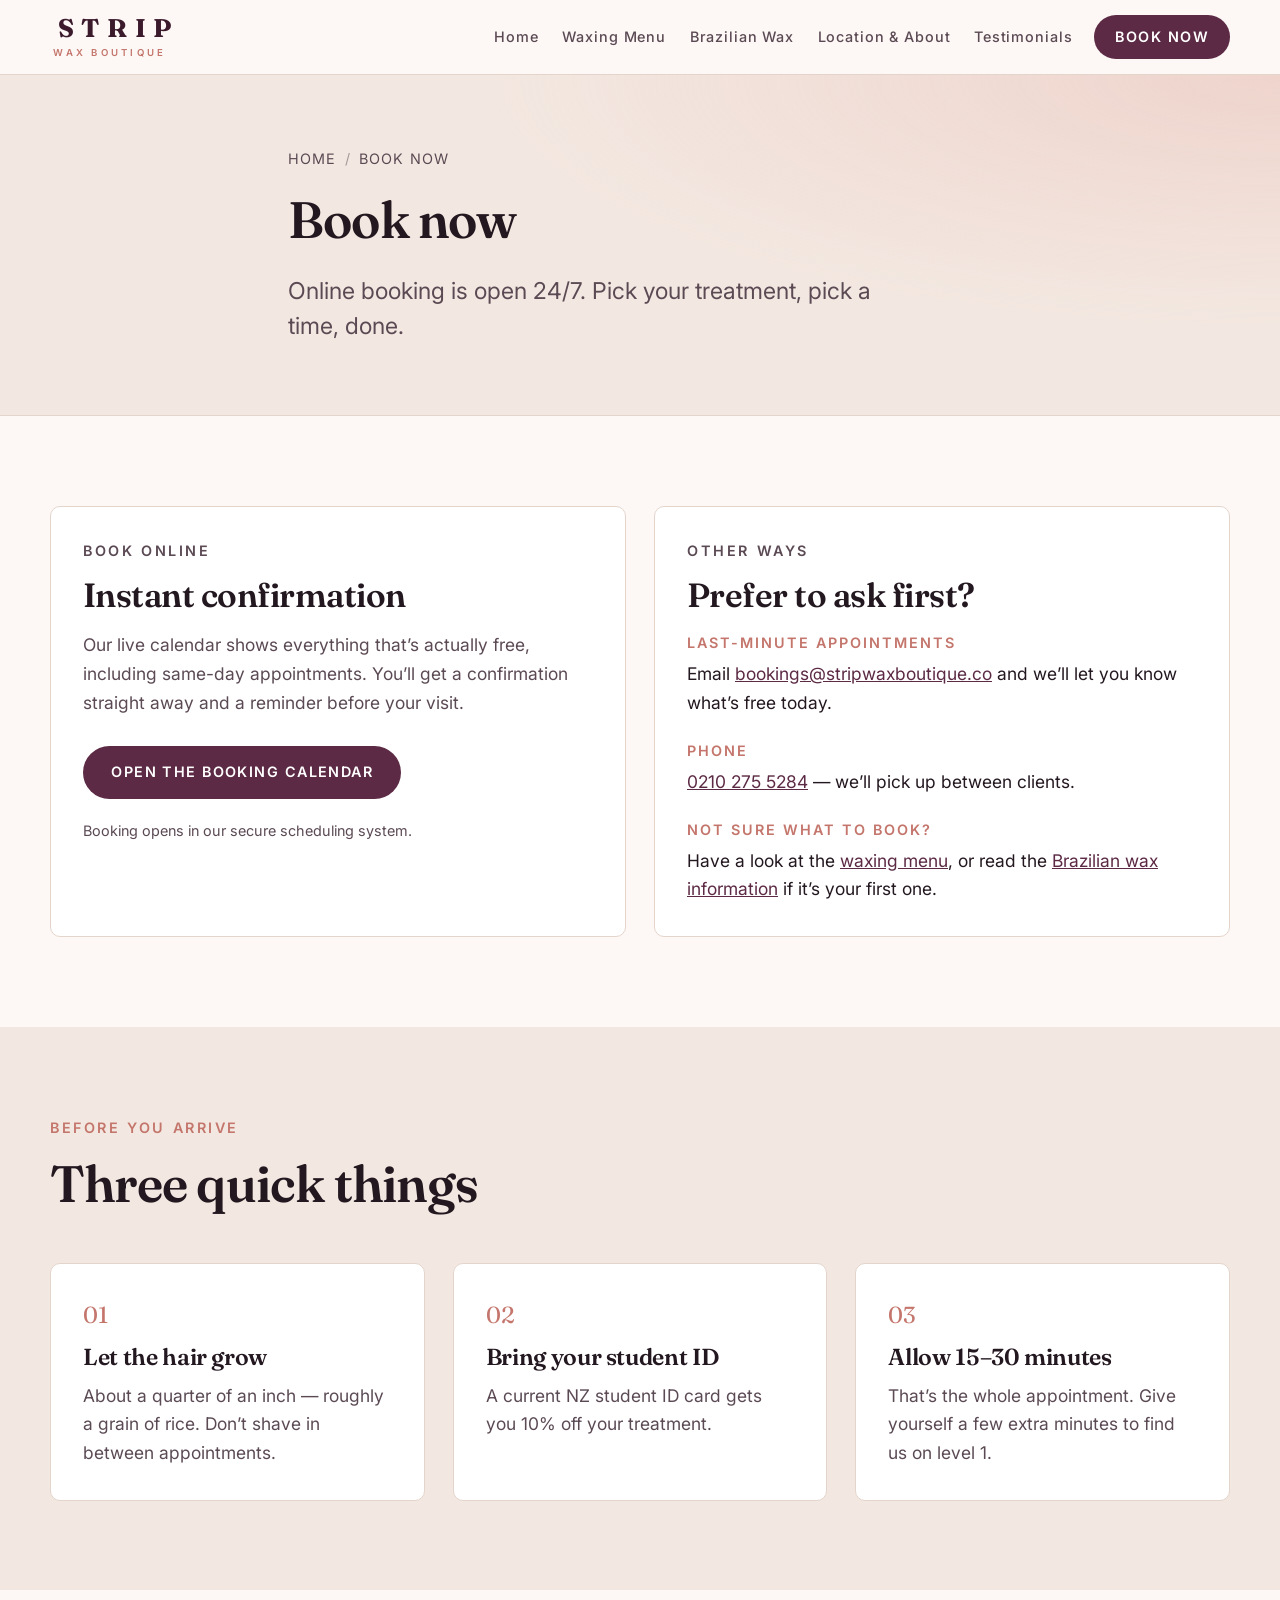
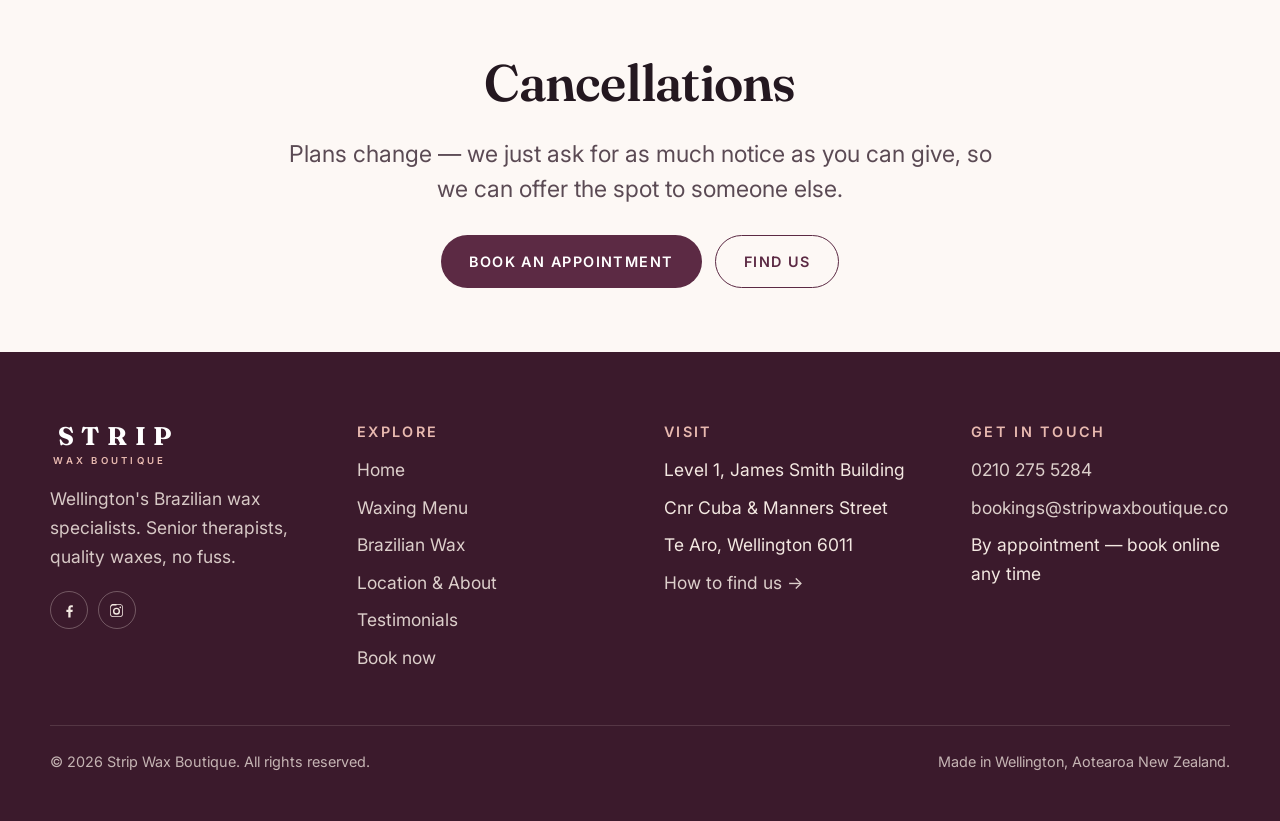
==== book-now.html @ 03883ce0 "Rebuild Strip Wax Boutique site as a static UI Hand-written static rebuild of stripwaxboutique.co co" ====
<!DOCTYPE html>
<html lang="en-NZ">
<head>
  <meta charset="utf-8">
  <meta name="viewport" content="width=device-width, initial-scale=1">
  <title>Book Now | Strip Wax Boutique</title>
  <meta name="description" content="Book your waxing appointment at Strip Wax Boutique in Wellington CBD online, 24/7, with instant confirmation.">
  <link rel="icon" href="assets/img/favicon.svg" type="image/svg+xml">
  <link rel="preconnect" href="https://fonts.googleapis.com">
  <link rel="preconnect" href="https://fonts.gstatic.com" crossorigin>
  <link rel="stylesheet" href="https://fonts.googleapis.com/css2?family=Fraunces:ital,opsz,wght@0,9..144,500;0,9..144,600;0,9..144,700;1,9..144,500&family=Inter:wght@400;500;600;700&display=swap">
  <link rel="stylesheet" href="assets/css/site.css">
</head>
<body>
  <a class="skip-link" href="#main">Skip to content</a>

  <header class="site-header">
    <div class="wrap site-header__inner">
      <a class="brand" href="index.html" aria-label="Strip Wax Boutique — home">
        <span class="brand__mark">STRIP</span>
        <span class="brand__sub">Wax Boutique</span>
      </a>

      <button class="nav-toggle" type="button" aria-expanded="false" aria-controls="primary-nav">
        <span class="nav-toggle__bars" aria-hidden="true"><span></span><span></span><span></span></span>
        <span class="nav-toggle__label">Menu</span>
      </button>

      <nav class="nav" id="primary-nav" aria-label="Primary">
        <ul class="nav__list">
            <li><a class="nav__link" href="index.html">Home</a></li>
            <li><a class="nav__link" href="waxing-menu.html">Waxing Menu</a></li>
            <li><a class="nav__link" href="brazilian-wax-information.html">Brazilian Wax</a></li>
            <li><a class="nav__link" href="location-and-about-us.html">Location &amp; About</a></li>
            <li><a class="nav__link" href="testimonials.html">Testimonials</a></li>
        </ul>
        <a class="btn btn--primary btn--sm" href="book-now.html" aria-current="page">Book now</a>
      </nav>
    </div>
  </header>

  <main id="main">
    <section class="page-head">
      <div class="wrap page-head__inner">
        <ol class="breadcrumb">
          <li><a href="index.html">Home</a></li>
          <li aria-current="page">Book now</li>
        </ol>
        <h1>Book now</h1>
        <p class="lede">Online booking is open 24/7. Pick your treatment, pick a time, done.</p>
      </div>
    </section>

    <section class="section">
      <div class="wrap grid grid--2" style="align-items:start">
        <div class="card reveal">
          <p class="eyebrow">Book online</p>
          <h2 style="font-size:var(--step-2)">Instant confirmation</h2>
          <p>Our live calendar shows everything that&rsquo;s actually free, including same-day appointments. You&rsquo;ll get a confirmation straight away and a reminder before your visit.</p>
          <div class="btn-row" style="margin-top:1.75rem">
            <a class="btn btn--primary" href="https://stripwaxboutique.gettimely.com/" rel="noopener">Open the booking calendar</a>
          </div>
          <p style="margin-top:1.25rem;font-size:var(--step--1);color:var(--ink-soft)">Booking opens in our secure scheduling system.</p>
        </div>

        <div class="card reveal">
          <p class="eyebrow">Other ways</p>
          <h2 style="font-size:var(--step-2)">Prefer to ask first?</h2>
          <dl class="info-list">
            <div>
              <dt>Last-minute appointments</dt>
              <dd>Email <a href="mailto:bookings@stripwaxboutique.co">bookings@stripwaxboutique.co</a> and we&rsquo;ll let you know what&rsquo;s free today.</dd>
            </div>
            <div>
              <dt>Phone</dt>
              <dd><a href="tel:+64210275528">0210 275 5284</a> &mdash; we&rsquo;ll pick up between clients.</dd>
            </div>
            <div>
              <dt>Not sure what to book?</dt>
              <dd>Have a look at the <a href="waxing-menu.html">waxing menu</a>, or read the <a href="brazilian-wax-information.html">Brazilian wax information</a> if it&rsquo;s your first one.</dd>
            </div>
          </dl>
        </div>
      </div>
    </section>

    <section class="section section--sand">
      <div class="wrap">
        <div class="section-head reveal">
          <p class="eyebrow">Before you arrive</p>
          <h2>Three quick things</h2>
        </div>
        <div class="grid grid--3 reveal">
          <article class="card">
            <span class="card__num">01</span>
            <h3>Let the hair grow</h3>
            <p>About a quarter of an inch &mdash; roughly a grain of rice. Don&rsquo;t shave in between appointments.</p>
          </article>
          <article class="card">
            <span class="card__num">02</span>
            <h3>Bring your student ID</h3>
            <p>A current NZ student ID card gets you 10% off your treatment.</p>
          </article>
          <article class="card">
            <span class="card__num">03</span>
            <h3>Allow 15&ndash;30 minutes</h3>
            <p>That&rsquo;s the whole appointment. Give yourself a few extra minutes to find us on level 1.</p>
          </article>
        </div>
      </div>
    </section>

    <section class="section section--tight cta-band">
      <div class="wrap reveal">
        <h2>Cancellations</h2>
        <p class="lede">Plans change &mdash; we just ask for as much notice as you can give, so we can offer the spot to someone else.</p>
        <div class="btn-row btn-row--center" style="margin-top:1.75rem">
          <a class="btn btn--primary" href="https://stripwaxboutique.gettimely.com/" rel="noopener">Book an appointment</a>
          <a class="btn btn--ghost" href="location-and-about-us.html">Find us</a>
        </div>
      </div>
    </section>
  </main>

  <footer class="site-footer">
    <div class="wrap">
      <div class="site-footer__grid">
        <div>
          <a class="brand" href="index.html">
            <span class="brand__mark">STRIP</span>
            <span class="brand__sub">Wax Boutique</span>
          </a>
          <p style="margin-top:1.25rem;max-width:32ch;opacity:.85">Wellington's Brazilian wax specialists. Senior therapists, quality waxes, no fuss.</p>
          <div class="socials">
            <a href="https://www.facebook.com/StripWaxBoutique/" aria-label="Strip Wax Boutique on Facebook" rel="noopener">
              <svg viewBox="0 0 24 24" aria-hidden="true"><path d="M13.5 22v-8h2.7l.4-3.1h-3.1V8.9c0-.9.25-1.5 1.55-1.5h1.65V4.6A22 22 0 0 0 14.3 4.5c-2.4 0-4 1.45-4 4.1v2.3H7.6V14h2.7v8z"/></svg>
            </a>
            <a href="https://www.instagram.com/stripwaxboutique/" aria-label="Strip Wax Boutique on Instagram" rel="noopener">
              <svg viewBox="0 0 24 24" aria-hidden="true"><path d="M12 2.9c3 0 3.3 0 4.5.07 1.1.05 1.7.23 2.1.39.5.2.9.45 1.3.85.4.4.65.8.85 1.3.16.4.34 1 .39 2.1.06 1.2.07 1.5.07 4.5s0 3.3-.07 4.5c-.05 1.1-.23 1.7-.39 2.1-.2.5-.45.9-.85 1.3-.4.4-.8.65-1.3.85-.4.16-1 .34-2.1.39-1.2.06-1.5.07-4.5.07s-3.3 0-4.5-.07c-1.1-.05-1.7-.23-2.1-.39-.5-.2-.9-.45-1.3-.85-.4-.4-.65-.8-.85-1.3-.16-.4-.34-1-.39-2.1C2.9 15.3 2.9 15 2.9 12s0-3.3.07-4.5c.05-1.1.23-1.7.39-2.1.2-.5.45-.9.85-1.3.4-.4.8-.65 1.3-.85.4-.16 1-.34 2.1-.39C8.7 2.9 9 2.9 12 2.9m0 2c-2.95 0-3.3.01-4.45.06-.86.04-1.33.18-1.64.3-.41.16-.7.35-1.01.66-.31.31-.5.6-.66 1.01-.12.31-.26.78-.3 1.64C3.9 8.72 3.9 9.06 3.9 12s.01 3.28.06 4.43c.4.86.18 1.33.3 1.64.16.41.35.7.66 1.01.31.31.6.5 1.01.66.31.12.78.26 1.64.3 1.15.05 1.5.06 4.43.06s3.28-.01 4.43-.06c.86-.04 1.33-.18 1.64-.3.41-.16.7-.35 1.01-.66.31-.31.5-.6.66-1.01.12-.31.26-.78.3-1.64.05-1.15.06-1.5.06-4.43s-.01-3.28-.06-4.43c-.04-.86-.18-1.33-.3-1.64a2.7 2.7 0 0 0-.66-1.01 2.7 2.7 0 0 0-1.01-.66c-.31-.12-.78-.26-1.64-.3-1.15-.05-1.5-.06-4.43-.06zm0 3.1a4.99 4.99 0 1 1 0 9.98 4.99 4.99 0 0 1 0-9.98zm0 2a3 3 0 1 0 0 6 3 3 0 0 0 0-6zm5.2-3.5a1.17 1.17 0 1 1 0 2.33 1.17 1.17 0 0 1 0-2.33z"/></svg>
            </a>
          </div>
        </div>

        <div>
          <h2>Explore</h2>
          <ul class="footer-list">
              <li><a href="index.html">Home</a></li>
              <li><a href="waxing-menu.html">Waxing Menu</a></li>
              <li><a href="brazilian-wax-information.html">Brazilian Wax</a></li>
              <li><a href="location-and-about-us.html">Location &amp; About</a></li>
              <li><a href="testimonials.html">Testimonials</a></li>
            <li><a href="book-now.html">Book now</a></li>
          </ul>
        </div>

        <div>
          <h2>Visit</h2>
          <ul class="footer-list">
            <li>Level 1, James Smith Building</li>
            <li>Cnr Cuba &amp; Manners Street</li>
            <li>Te Aro, Wellington 6011</li>
            <li><a href="location-and-about-us.html">How to find us &rarr;</a></li>
          </ul>
        </div>

        <div>
          <h2>Get in touch</h2>
          <ul class="footer-list">
            <li><a href="tel:+64210275528">0210 275 5284</a></li>
            <li><a href="mailto:bookings@stripwaxboutique.co">bookings@stripwaxboutique.co</a></li>
            <li>By appointment &mdash; book online any time</li>
          </ul>
        </div>
      </div>

      <div class="site-footer__base">
        <p>&copy; <span data-year>2026</span> Strip Wax Boutique. All rights reserved.</p>
        <p>Made in Wellington, Aotearoa New Zealand.</p>
      </div>
    </div>
  </footer>

  <script src="assets/js/site.js" defer></script>
</body>
</html>
---- assets/css/site.css ----
/* ==========================================================================
   Strip Wax Boutique — site styles
   Single stylesheet, no build step. Tokens -> base -> layout -> components.
   ========================================================================== */

/* --- Tokens ------------------------------------------------------------- */
:root {
  --ink:        #241820;
  --ink-soft:   #5b4a54;
  --plum:       #5c2a44;
  --plum-deep:  #3b1a2c;
  --rose:       #c4766c;
  --rose-soft:  #e8b9b0;
  --cream:      #fdf8f5;
  --sand:       #f3e8e1;
  --line:       #e4d5cc;
  --white:      #ffffff;

  --font-display: "Fraunces", "Cormorant Garamond", Georgia, "Times New Roman", serif;
  --font-body:    "Inter", -apple-system, BlinkMacSystemFont, "Segoe UI", Helvetica, Arial, sans-serif;

  --step--1: clamp(0.82rem, 0.79rem + 0.15vw, 0.9rem);
  --step-0:  clamp(1rem, 0.96rem + 0.2vw, 1.09rem);
  --step-1:  clamp(1.2rem, 1.1rem + 0.5vw, 1.45rem);
  --step-2:  clamp(1.5rem, 1.3rem + 1vw, 2.1rem);
  --step-3:  clamp(2rem, 1.6rem + 2vw, 3.2rem);
  --step-4:  clamp(2.6rem, 1.9rem + 3.4vw, 4.6rem);

  --gutter: clamp(1.15rem, 4vw, 3rem);
  --wrap: 1180px;
  --radius: 4px;
  --radius-lg: 10px;
  --shadow: 0 1px 2px rgba(59, 26, 44, 0.05), 0 12px 32px -12px rgba(59, 26, 44, 0.16);
  --header-h: 74px;
  --ease: cubic-bezier(0.22, 0.61, 0.36, 1);
}

/* --- Reset / base ------------------------------------------------------- */
*, *::before, *::after { box-sizing: border-box; }

html { -webkit-text-size-adjust: 100%; scroll-behavior: smooth; }
@media (prefers-reduced-motion: reduce) {
  html { scroll-behavior: auto; }
  *, *::before, *::after { animation-duration: 0.01ms !important; transition-duration: 0.01ms !important; }
}

body {
  margin: 0;
  background: var(--cream);
  color: var(--ink);
  font-family: var(--font-body);
  font-size: var(--step-0);
  line-height: 1.65;
  -webkit-font-smoothing: antialiased;
}
body.is-locked { overflow: hidden; }

img, svg { max-width: 100%; display: block; }
a { color: inherit; }
button { font: inherit; color: inherit; }

h1, h2, h3, h4 {
  font-family: var(--font-display);
  font-weight: 600;
  line-height: 1.12;
  letter-spacing: -0.015em;
  margin: 0 0 0.5em;
  text-wrap: balance;
}
h1 { font-size: var(--step-4); }
h2 { font-size: var(--step-3); }
h3 { font-size: var(--step-1); }
p  { margin: 0 0 1.1em; text-wrap: pretty; }
p:last-child { margin-bottom: 0; }

:focus-visible {
  outline: 2px solid var(--plum);
  outline-offset: 3px;
  border-radius: 2px;
}

.skip-link {
  position: absolute;
  left: var(--gutter); top: 0;
  transform: translateY(-120%);
  z-index: 100;
  background: var(--plum);
  color: var(--white);
  padding: 0.65rem 1.1rem;
  border-radius: 0 0 var(--radius) var(--radius);
  text-decoration: none;
  transition: transform 0.2s var(--ease);
}
.skip-link:focus { transform: translateY(0); }

.visually-hidden {
  position: absolute; width: 1px; height: 1px;
  margin: -1px; padding: 0; overflow: hidden;
  clip: rect(0 0 0 0); white-space: nowrap; border: 0;
}

/* --- Layout helpers ----------------------------------------------------- */
.wrap {
  width: min(100% - (var(--gutter) * 2), var(--wrap));
  margin-inline: auto;
}
.wrap--narrow { --wrap: 760px; }

.section { padding-block: clamp(3.25rem, 7vw, 6.5rem); }
.section--tight { padding-block: clamp(2.25rem, 5vw, 4rem); }
.section--sand { background: var(--sand); }
.section--plum { background: var(--plum-deep); color: var(--sand); }
.section--plum h2, .section--plum h3 { color: var(--white); }

.eyebrow {
  font-family: var(--font-body);
  font-size: var(--step--1);
  font-weight: 600;
  letter-spacing: 0.18em;
  text-transform: uppercase;
  color: var(--rose);
  margin: 0 0 0.9rem;
}
.section--plum .eyebrow { color: var(--rose-soft); }

.lede { font-size: var(--step-1); line-height: 1.5; color: var(--ink-soft); }
.section--plum .lede { color: var(--sand); }

.section-head { max-width: 62ch; margin-bottom: clamp(2rem, 4vw, 3.25rem); }
.section-head--center { margin-inline: auto; text-align: center; }

/* --- Buttons ------------------------------------------------------------ */
.btn {
  display: inline-flex;
  align-items: center;
  gap: 0.5rem;
  padding: 0.85rem 1.7rem;
  border: 1px solid transparent;
  border-radius: 999px;
  font-size: var(--step--1);
  font-weight: 600;
  letter-spacing: 0.1em;
  text-transform: uppercase;
  text-decoration: none;
  cursor: pointer;
  transition: background-color 0.2s var(--ease), color 0.2s var(--ease),
              border-color 0.2s var(--ease), transform 0.2s var(--ease);
}
.btn:hover { transform: translateY(-1px); }
.btn:active { transform: translateY(0); }

.btn--primary { background: var(--plum); color: var(--white); }
.btn--primary:hover { background: var(--plum-deep); }

.btn--ghost { border-color: currentColor; color: var(--plum); }
.btn--ghost:hover { background: var(--plum); border-color: var(--plum); color: var(--white); }

.btn--light { background: var(--white); color: var(--plum-deep); }
.btn--light:hover { background: var(--sand); }

.btn--sm { padding: 0.6rem 1.25rem; }

.btn-row { display: flex; flex-wrap: wrap; gap: 0.85rem; }
.btn-row--center { justify-content: center; }

/* --- Header ------------------------------------------------------------- */
.site-header {
  position: sticky;
  top: 0;
  z-index: 50;
  border-bottom: 1px solid var(--line);
}
/* The frosted backdrop lives on a pseudo-element: backdrop-filter on the header
   itself would make it the containing block for the fixed mobile nav panel. */
.site-header::before {
  content: "";
  position: absolute;
  inset: 0;
  z-index: -1;
  background: rgba(253, 248, 245, 0.92);
  backdrop-filter: blur(10px);
}
.site-header__inner {
  min-height: var(--header-h);
  display: flex;
  align-items: center;
  justify-content: space-between;
  gap: 1rem;
}

.brand {
  display: inline-flex;
  flex-direction: column;
  text-decoration: none;
  line-height: 1;
}
.brand__mark {
  font-family: var(--font-display);
  font-size: 1.6rem;
  font-weight: 700;
  letter-spacing: 0.3em;
  text-indent: 0.3em;
  color: var(--plum-deep);
}
.brand__sub {
  font-size: 0.6rem;
  font-weight: 600;
  letter-spacing: 0.34em;
  text-indent: 0.34em;
  text-transform: uppercase;
  color: var(--rose);
  margin-top: 0.38rem;
}

.nav { display: flex; align-items: center; gap: clamp(0.4rem, 1.6vw, 1.6rem); }
.nav__list {
  display: flex;
  align-items: center;
  gap: clamp(0.4rem, 1.6vw, 1.5rem);
  list-style: none;
  margin: 0;
  padding: 0;
}
.nav__link {
  position: relative;
  display: inline-block;
  padding: 0.4rem 0.1rem;
  font-size: var(--step--1);
  font-weight: 500;
  letter-spacing: 0.06em;
  text-decoration: none;
  color: var(--ink-soft);
  transition: color 0.2s var(--ease);
  white-space: nowrap;
}
.nav__link::after {
  content: "";
  position: absolute;
  left: 0; right: 0; bottom: 0;
  height: 1px;
  background: var(--plum);
  transform: scaleX(0);
  transform-origin: left;
  transition: transform 0.25s var(--ease);
}
.nav__link:hover { color: var(--plum); }
.nav__link:hover::after,
.nav__link[aria-current="page"]::after { transform: scaleX(1); }
.nav__link[aria-current="page"] { color: var(--plum-deep); font-weight: 600; }

.nav-toggle {
  display: none;
  align-items: center;
  gap: 0.6rem;
  padding: 0.5rem 0.6rem;
  background: none;
  border: 1px solid var(--line);
  border-radius: 999px;
  cursor: pointer;
}
.nav-toggle__bars { display: block; width: 20px; height: 12px; position: relative; }
.nav-toggle__bars span {
  position: absolute;
  left: 0; right: 0;
  height: 1.5px;
  background: var(--plum-deep);
  border-radius: 2px;
  transition: transform 0.25s var(--ease), opacity 0.2s var(--ease);
}
.nav-toggle__bars span:nth-child(1) { top: 0; }
.nav-toggle__bars span:nth-child(2) { top: 5px; }
.nav-toggle__bars span:nth-child(3) { top: 10px; }
.nav-toggle[aria-expanded="true"] .nav-toggle__bars span:nth-child(1) { transform: translateY(5px) rotate(45deg); }
.nav-toggle[aria-expanded="true"] .nav-toggle__bars span:nth-child(2) { opacity: 0; }
.nav-toggle[aria-expanded="true"] .nav-toggle__bars span:nth-child(3) { transform: translateY(-5px) rotate(-45deg); }
.nav-toggle__label {
  font-size: 0.68rem;
  font-weight: 600;
  letter-spacing: 0.14em;
  text-transform: uppercase;
}

@media (max-width: 900px) {
  .nav-toggle { display: inline-flex; }
  .nav {
    position: fixed;
    inset: var(--header-h) 0 0;
    height: calc(100dvh - var(--header-h));
    display: block;
    padding: clamp(1.5rem, 6vw, 3rem) var(--gutter) 3rem;
    background: var(--cream);
    border-top: 1px solid var(--line);
    overflow-y: auto;
    opacity: 0;
    visibility: hidden;
    transform: translateY(-8px);
    transition: opacity 0.25s var(--ease), transform 0.25s var(--ease), visibility 0.25s;
  }
  .nav.is-open { opacity: 1; visibility: visible; transform: none; }
  .nav__list { display: block; }
  .nav__list li + li { border-top: 1px solid var(--line); }
  .nav__link {
    display: block;
    padding: 1rem 0;
    font-family: var(--font-display);
    font-size: var(--step-1);
    letter-spacing: 0;
    color: var(--plum-deep);
  }
  .nav__link::after { display: none; }
  .nav__link[aria-current="page"] { color: var(--rose); }
  .nav .btn { margin-top: 1.75rem; width: 100%; justify-content: center; }
}

/* --- Hero --------------------------------------------------------------- */
.hero {
  position: relative;
  padding-block: clamp(3.5rem, 9vw, 7.5rem);
  background:
    radial-gradient(120% 90% at 85% 0%, rgba(232, 185, 176, 0.5), transparent 60%),
    radial-gradient(90% 80% at 0% 100%, rgba(243, 232, 225, 0.9), transparent 65%),
    var(--cream);
  overflow: hidden;
}
.hero__inner {
  display: grid;
  gap: clamp(2rem, 5vw, 4rem);
  align-items: center;
  grid-template-columns: 1fr;
}
@media (min-width: 900px) {
  .hero__inner { grid-template-columns: 1.05fr 0.95fr; }
}
.hero__title { margin-bottom: 0.35em; }
.hero__title em {
  font-style: italic;
  color: var(--plum);
}
.hero__meta {
  display: flex;
  flex-wrap: wrap;
  gap: 0.5rem 1.5rem;
  margin-top: 2rem;
  padding-top: 1.5rem;
  border-top: 1px solid var(--line);
  font-size: var(--step--1);
  letter-spacing: 0.08em;
  text-transform: uppercase;
  color: var(--ink-soft);
}

.hero__card {
  background: var(--white);
  border: 1px solid var(--line);
  border-radius: var(--radius-lg);
  padding: clamp(1.5rem, 3.5vw, 2.4rem);
  box-shadow: var(--shadow);
}
.hero__card h2 { font-size: var(--step-1); }

/* --- Generic page header ------------------------------------------------ */
.page-head {
  padding-block: clamp(2.5rem, 6vw, 4.5rem);
  background:
    radial-gradient(100% 120% at 100% 0%, rgba(232, 185, 176, 0.42), transparent 62%),
    var(--sand);
  border-bottom: 1px solid var(--line);
}
.page-head__inner { max-width: 64ch; }
.page-head h1 { font-size: var(--step-3); }

.breadcrumb {
  display: flex;
  flex-wrap: wrap;
  align-items: center;
  gap: 0.5rem;
  list-style: none;
  margin: 0 0 1.25rem;
  padding: 0;
  font-size: var(--step--1);
  letter-spacing: 0.08em;
  text-transform: uppercase;
  color: var(--ink-soft);
}
.breadcrumb a { text-decoration: none; }
.breadcrumb a:hover { color: var(--plum); text-decoration: underline; }
.breadcrumb li + li::before { content: "/"; margin-right: 0.5rem; opacity: 0.5; }

/* --- Cards / grids ------------------------------------------------------ */
.grid { display: grid; gap: clamp(1rem, 2.5vw, 1.75rem); }
.grid--2 { grid-template-columns: 1fr; }
@media (min-width: 760px) { .grid--2 { grid-template-columns: repeat(2, 1fr); } }
.grid--3 { grid-template-columns: repeat(auto-fit, minmax(min(100%, 280px), 1fr)); }

.card {
  background: var(--white);
  border: 1px solid var(--line);
  border-radius: var(--radius-lg);
  padding: clamp(1.4rem, 3vw, 2rem);
  height: 100%;
}
.card--link { text-decoration: none; transition: transform 0.2s var(--ease), box-shadow 0.2s var(--ease); display: block; }
.card--link:hover { transform: translateY(-3px); box-shadow: var(--shadow); }
.card__num {
  font-family: var(--font-display);
  font-size: var(--step-1);
  color: var(--rose);
  display: block;
  margin-bottom: 0.6rem;
}
.card__more {
  display: inline-block;
  margin-top: 1rem;
  font-size: var(--step--1);
  font-weight: 600;
  letter-spacing: 0.1em;
  text-transform: uppercase;
  color: var(--plum);
}
.card p { color: var(--ink-soft); }

/* --- Price menu --------------------------------------------------------- */
.menu-filters {
  display: flex;
  flex-wrap: wrap;
  gap: 0.5rem;
  margin-bottom: clamp(1.75rem, 4vw, 2.75rem);
}
.chip {
  padding: 0.5rem 1.15rem;
  background: transparent;
  border: 1px solid var(--line);
  border-radius: 999px;
  font-size: var(--step--1);
  font-weight: 500;
  letter-spacing: 0.06em;
  cursor: pointer;
  transition: background-color 0.2s var(--ease), border-color 0.2s var(--ease), color 0.2s var(--ease);
}
.chip:hover { border-color: var(--rose); color: var(--plum); }
.chip[aria-pressed="true"] { background: var(--plum); border-color: var(--plum); color: var(--white); }

.menu-group { max-width: 880px; margin-bottom: clamp(2.25rem, 5vw, 3.5rem); }
.menu-group[hidden] { display: none; }
.menu-group__title {
  display: flex;
  align-items: baseline;
  justify-content: space-between;
  gap: 1rem;
  flex-wrap: wrap;
  padding-bottom: 0.75rem;
  margin-bottom: 0.25rem;
  border-bottom: 1px solid var(--line);
}
.menu-group__title h2 { font-size: var(--step-2); margin: 0; }
.menu-group__note {
  font-size: var(--step--1);
  letter-spacing: 0.08em;
  text-transform: uppercase;
  color: var(--rose);
}

.price-list { list-style: none; margin: 0; padding: 0; }
.price-item {
  display: grid;
  grid-template-columns: 1fr auto;
  gap: 0.25rem 1.5rem;
  align-items: baseline;
  padding: 1rem 0;
  border-bottom: 1px solid var(--line);
}
.price-item__name { font-weight: 600; }
.price-item__desc {
  grid-column: 1 / -1;
  font-size: var(--step--1);
  color: var(--ink-soft);
  margin: 0;
}
.price-item__price {
  font-family: var(--font-display);
  font-size: var(--step-1);
  white-space: nowrap;
  color: var(--plum);
}
.price-item__price small {
  display: block;
  font-family: var(--font-body);
  font-size: 0.72rem;
  letter-spacing: 0.08em;
  text-transform: uppercase;
  color: var(--ink-soft);
}

.note {
  padding: 1rem 1.25rem;
  background: var(--sand);
  border-left: 3px solid var(--rose);
  border-radius: 0 var(--radius) var(--radius) 0;
  font-size: var(--step--1);
  color: var(--ink-soft);
}

/* --- Tables ------------------------------------------------------------- */
.table-scroll { overflow-x: auto; -webkit-overflow-scrolling: touch; }
.table {
  width: 100%;
  border-collapse: collapse;
  min-width: 420px;
  background: var(--white);
  border: 1px solid var(--line);
  border-radius: var(--radius-lg);
  overflow: hidden;
}
.table th, .table td {
  padding: 0.9rem 1.1rem;
  text-align: left;
  border-bottom: 1px solid var(--line);
}
.table thead th {
  background: var(--sand);
  font-size: var(--step--1);
  letter-spacing: 0.1em;
  text-transform: uppercase;
  font-weight: 600;
}
.table tbody tr:last-child td { border-bottom: 0; }
.table td:not(:first-child) { font-family: var(--font-display); color: var(--plum); white-space: nowrap; }

/* --- Accordion (FAQ) ---------------------------------------------------- */
.faq { border-top: 1px solid var(--line); }
.faq__item { border-bottom: 1px solid var(--line); }
.faq__item summary {
  display: flex;
  align-items: center;
  justify-content: space-between;
  gap: 1rem;
  padding: 1.15rem 0;
  font-family: var(--font-display);
  font-size: var(--step-1);
  cursor: pointer;
  list-style: none;
}
.faq__item summary::-webkit-details-marker { display: none; }
.faq__item summary::after {
  content: "";
  flex: none;
  width: 10px; height: 10px;
  border-right: 1.5px solid var(--plum);
  border-bottom: 1.5px solid var(--plum);
  transform: rotate(45deg) translate(-2px, -2px);
  transition: transform 0.25s var(--ease);
}
.faq__item[open] summary::after { transform: rotate(-135deg) translate(-2px, -2px); }
.faq__body { padding-bottom: 1.35rem; color: var(--ink-soft); max-width: 72ch; }

/* --- Testimonials ------------------------------------------------------- */
.quote {
  display: flex;
  flex-direction: column;
  height: 100%;
  background: var(--white);
  border: 1px solid var(--line);
  border-radius: var(--radius-lg);
  padding: clamp(1.4rem, 3vw, 2rem);
}
.quote__stars { color: var(--rose); letter-spacing: 0.2em; margin-bottom: 0.85rem; }
.quote blockquote {
  margin: 0 0 1.25rem;
  font-family: var(--font-display);
  font-size: var(--step-1);
  line-height: 1.4;
}
.quote figcaption {
  margin-top: auto;
  font-size: var(--step--1);
  letter-spacing: 0.08em;
  text-transform: uppercase;
  color: var(--ink-soft);
}

/* --- Steps -------------------------------------------------------------- */
.steps { counter-reset: step; list-style: none; margin: 0; padding: 0; }
.steps li {
  counter-increment: step;
  position: relative;
  padding: 0 0 1.5rem 3.25rem;
}
.steps li::before {
  content: counter(step, decimal-leading-zero);
  position: absolute;
  left: 0; top: 0;
  font-family: var(--font-display);
  font-size: var(--step-1);
  color: var(--rose);
}
.steps li:not(:last-child)::after {
  content: "";
  position: absolute;
  left: 0.75rem; top: 2.3rem; bottom: 0.4rem;
  width: 1px;
  background: var(--line);
}
.steps h3 { font-size: var(--step-0); font-family: var(--font-body); font-weight: 700; margin-bottom: 0.3rem; }
.steps p { color: var(--ink-soft); margin: 0; }

/* --- Info list (address, hours) ----------------------------------------- */
.info-list { margin: 0; }
.info-list div + div { margin-top: 1.35rem; }
.info-list dt {
  font-size: var(--step--1);
  font-weight: 600;
  letter-spacing: 0.14em;
  text-transform: uppercase;
  color: var(--rose);
  margin-bottom: 0.3rem;
}
.info-list dd { margin: 0; }
.info-list a { color: var(--plum); }

.map-frame {
  border: 1px solid var(--line);
  border-radius: var(--radius-lg);
  overflow: hidden;
  background: var(--sand);
  aspect-ratio: 4 / 3;
  display: grid;
  place-items: center;
  text-align: center;
  padding: 1.5rem;
}

/* --- CTA band ----------------------------------------------------------- */
.cta-band { text-align: center; }
.cta-band .lede { margin-inline: auto; max-width: 52ch; }

/* --- Footer ------------------------------------------------------------- */
.site-footer {
  background: var(--plum-deep);
  color: var(--sand);
  padding-block: clamp(2.75rem, 6vw, 4.5rem) 2rem;
}
.site-footer a { color: var(--sand); }
.site-footer__grid {
  display: grid;
  gap: clamp(1.75rem, 4vw, 3rem);
  grid-template-columns: repeat(auto-fit, minmax(min(100%, 210px), 1fr));
}
.site-footer .brand__mark { color: var(--white); }
.site-footer .brand__sub { color: var(--rose-soft); }
.site-footer h2 {
  font-family: var(--font-body);
  font-size: var(--step--1);
  font-weight: 600;
  letter-spacing: 0.16em;
  text-transform: uppercase;
  color: var(--rose-soft);
  margin-bottom: 1rem;
}
.footer-list { list-style: none; margin: 0; padding: 0; }
.footer-list li + li { margin-top: 0.55rem; }
.footer-list a { text-decoration: none; opacity: 0.88; transition: opacity 0.2s var(--ease); }
.footer-list a:hover { opacity: 1; text-decoration: underline; }

.socials { display: flex; gap: 0.6rem; margin-top: 1.25rem; }
.socials a {
  display: grid;
  place-items: center;
  width: 38px; height: 38px;
  border: 1px solid rgba(243, 232, 225, 0.3);
  border-radius: 50%;
  transition: background-color 0.2s var(--ease), border-color 0.2s var(--ease);
}
.socials a:hover { background: rgba(243, 232, 225, 0.14); border-color: var(--rose-soft); }
.socials svg { width: 17px; height: 17px; fill: currentColor; }

.site-footer__base {
  display: flex;
  flex-wrap: wrap;
  justify-content: space-between;
  gap: 0.75rem;
  margin-top: clamp(2rem, 5vw, 3.25rem);
  padding-top: 1.5rem;
  border-top: 1px solid rgba(243, 232, 225, 0.18);
  font-size: var(--step--1);
  opacity: 0.75;
}

/* --- Reveal on scroll --------------------------------------------------- */
.reveal { opacity: 0; transform: translateY(14px); transition: opacity 0.6s var(--ease), transform 0.6s var(--ease); }
.reveal.is-visible { opacity: 1; transform: none; }
@media (prefers-reduced-motion: reduce) { .reveal { opacity: 1; transform: none; } }
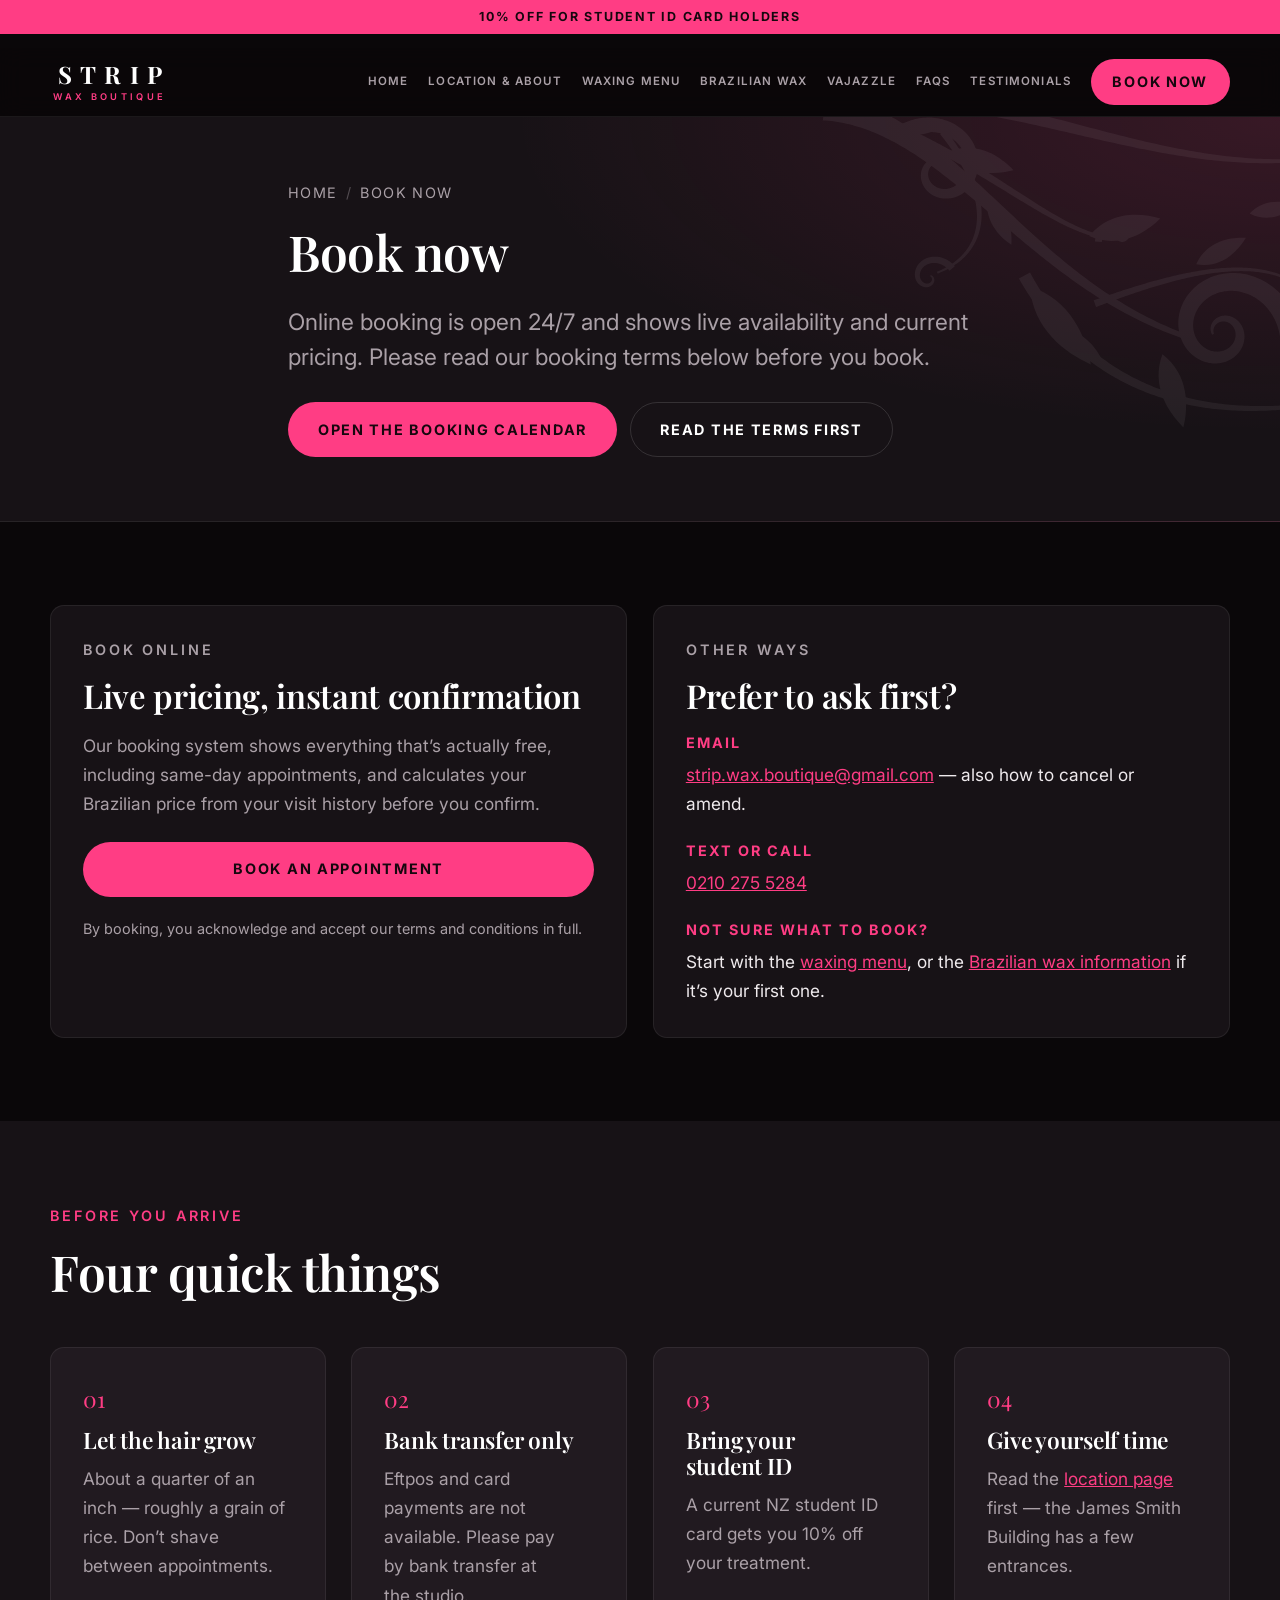
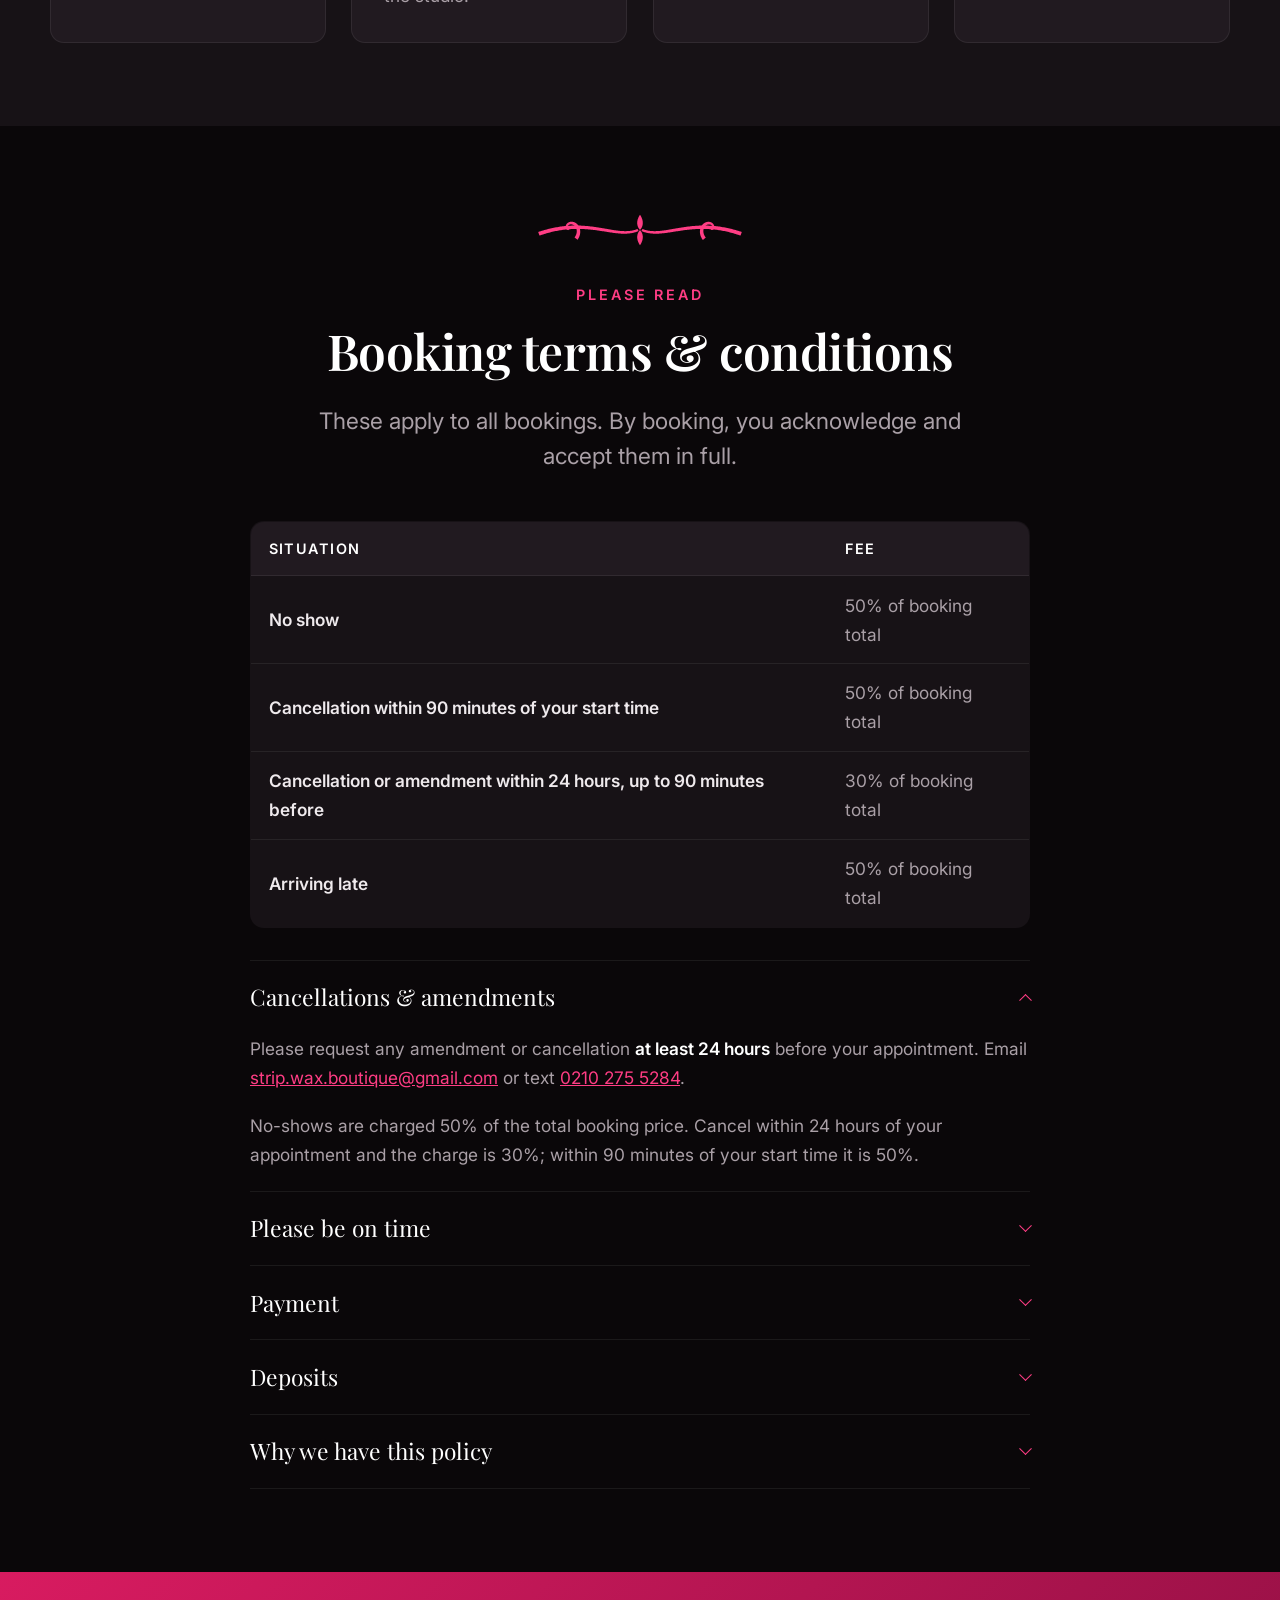
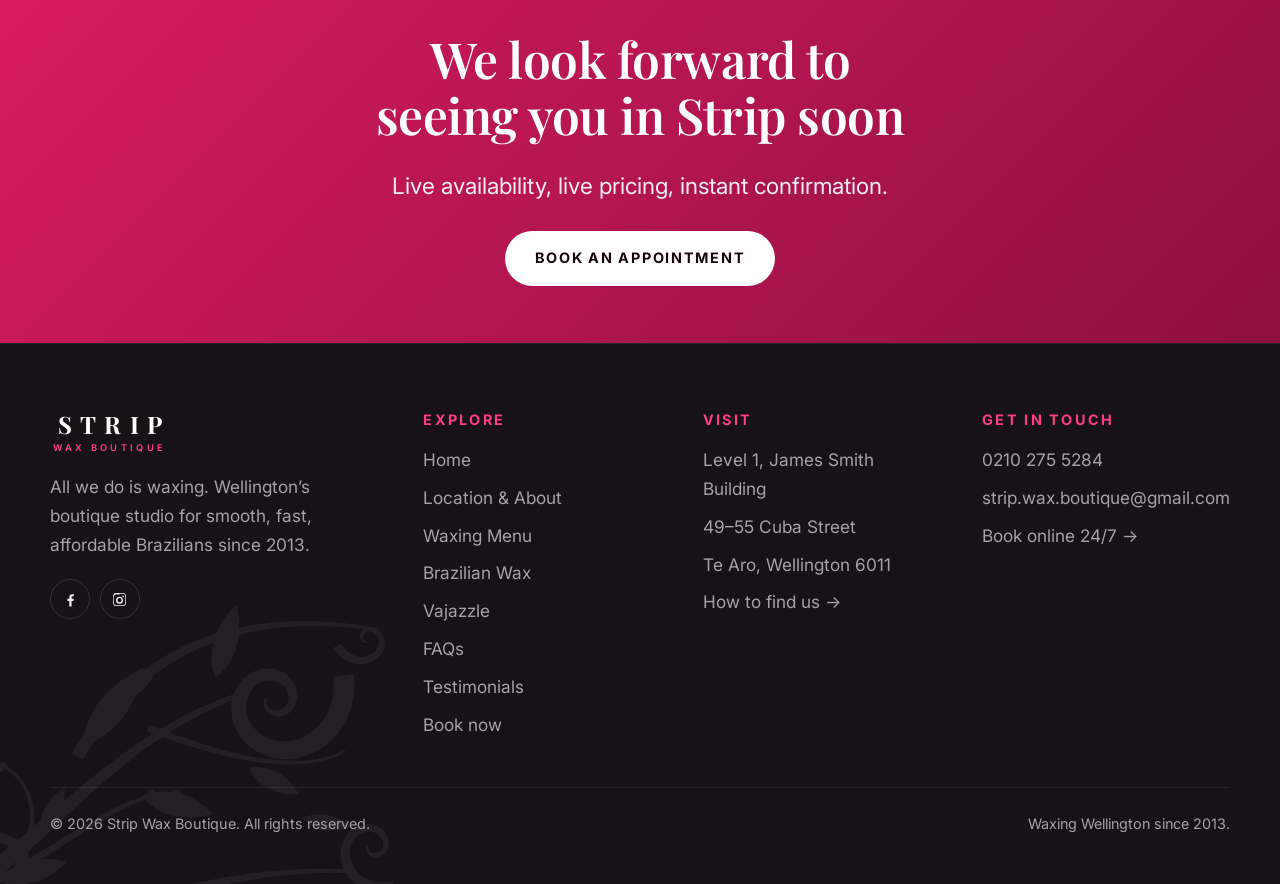
==== commit cff015e7: "Redesign against the real brand: black, magenta, filigree Screenshots of the live site replaced the " ====
--- a/book-now.html
+++ b/book-now.html
@@ -4,15 +4,18 @@
   <meta charset="utf-8">
   <meta name="viewport" content="width=device-width, initial-scale=1">
   <title>Book Now | Strip Wax Boutique</title>
-  <meta name="description" content="Book your waxing appointment at Strip Wax Boutique in Wellington CBD online, 24/7, with instant confirmation.">
+  <meta name="description" content="Book your waxing appointment at Strip Wax Boutique online, 24/7, with live pricing — plus our full booking terms and conditions.">
+  <meta name="theme-color" content="#0a0709">
   <link rel="icon" href="assets/img/favicon.svg" type="image/svg+xml">
   <link rel="preconnect" href="https://fonts.googleapis.com">
   <link rel="preconnect" href="https://fonts.gstatic.com" crossorigin>
-  <link rel="stylesheet" href="https://fonts.googleapis.com/css2?family=Fraunces:ital,opsz,wght@0,9..144,500;0,9..144,600;0,9..144,700;1,9..144,500&family=Inter:wght@400;500;600;700&display=swap">
+  <link rel="stylesheet" href="https://fonts.googleapis.com/css2?family=Playfair+Display:ital,wght@0,500;0,600;0,700;1,500;1,600&family=Inter:wght@400;500;600;700&display=swap">
   <link rel="stylesheet" href="assets/css/site.css">
 </head>
 <body>
   <a class="skip-link" href="#main">Skip to content</a>
+
+  <p class="promo">10% off for student ID card holders</p>
 
   <header class="site-header">
     <div class="wrap site-header__inner">
@@ -29,9 +32,11 @@
       <nav class="nav" id="primary-nav" aria-label="Primary">
         <ul class="nav__list">
             <li><a class="nav__link" href="index.html">Home</a></li>
+            <li><a class="nav__link" href="location-and-about-us.html">Location &amp; About</a></li>
             <li><a class="nav__link" href="waxing-menu.html">Waxing Menu</a></li>
             <li><a class="nav__link" href="brazilian-wax-information.html">Brazilian Wax</a></li>
-            <li><a class="nav__link" href="location-and-about-us.html">Location &amp; About</a></li>
+            <li><a class="nav__link" href="vajazzle.html">Vajazzle</a></li>
+            <li><a class="nav__link" href="faqs.html">FAQs</a></li>
             <li><a class="nav__link" href="testimonials.html">Testimonials</a></li>
         </ul>
         <a class="btn btn--primary btn--sm" href="book-now.html" aria-current="page">Book now</a>
@@ -41,26 +46,31 @@
 
   <main id="main">
     <section class="page-head">
+      <div class="filigree filigree--tr" aria-hidden="true"></div>
       <div class="wrap page-head__inner">
         <ol class="breadcrumb">
           <li><a href="index.html">Home</a></li>
           <li aria-current="page">Book now</li>
         </ol>
         <h1>Book now</h1>
-        <p class="lede">Online booking is open 24/7. Pick your treatment, pick a time, done.</p>
+        <p class="lede">Online booking is open 24/7 and shows live availability and current pricing. Please read our booking terms below before you book.</p>
+        <div class="btn-row" style="margin-top:1.75rem">
+          <a class="btn btn--primary" href="https://bookings.gettimely.com/StripCuba/bb/book" rel="noopener">Open the booking calendar</a>
+          <a class="btn btn--ghost" href="#terms">Read the terms first</a>
+        </div>
       </div>
     </section>
 
     <section class="section">
-      <div class="wrap grid grid--2" style="align-items:start">
+      <div class="wrap grid grid--2 grid--start">
         <div class="card reveal">
           <p class="eyebrow">Book online</p>
-          <h2 style="font-size:var(--step-2)">Instant confirmation</h2>
-          <p>Our live calendar shows everything that&rsquo;s actually free, including same-day appointments. You&rsquo;ll get a confirmation straight away and a reminder before your visit.</p>
-          <div class="btn-row" style="margin-top:1.75rem">
-            <a class="btn btn--primary" href="https://stripwaxboutique.gettimely.com/" rel="noopener">Open the booking calendar</a>
+          <h2 style="font-size:var(--step-2)">Live pricing, instant confirmation</h2>
+          <p>Our booking system shows everything that&rsquo;s actually free, including same-day appointments, and calculates your Brazilian price from your visit history before you confirm.</p>
+          <div class="btn-row" style="margin-top:1.5rem">
+            <a class="btn btn--primary btn--block" href="https://bookings.gettimely.com/StripCuba/bb/book" rel="noopener">Book an appointment</a>
           </div>
-          <p style="margin-top:1.25rem;font-size:var(--step--1);color:var(--ink-soft)">Booking opens in our secure scheduling system.</p>
+          <p style="margin-top:1.25rem;font-size:var(--step--1);color:var(--muted)">By booking, you acknowledge and accept our terms and conditions in full.</p>
         </div>
 
         <div class="card reveal">
@@ -68,61 +78,131 @@
           <h2 style="font-size:var(--step-2)">Prefer to ask first?</h2>
           <dl class="info-list">
             <div>
-              <dt>Last-minute appointments</dt>
-              <dd>Email <a href="mailto:bookings@stripwaxboutique.co">bookings@stripwaxboutique.co</a> and we&rsquo;ll let you know what&rsquo;s free today.</dd>
+              <dt>Email</dt>
+              <dd><a href="mailto:strip.wax.boutique@gmail.com">strip.wax.boutique@gmail.com</a> &mdash; also how to cancel or amend.</dd>
             </div>
             <div>
-              <dt>Phone</dt>
-              <dd><a href="tel:+64210275528">0210 275 5284</a> &mdash; we&rsquo;ll pick up between clients.</dd>
+              <dt>Text or call</dt>
+              <dd><a href="tel:+642102755284">0210 275 5284</a></dd>
             </div>
             <div>
               <dt>Not sure what to book?</dt>
-              <dd>Have a look at the <a href="waxing-menu.html">waxing menu</a>, or read the <a href="brazilian-wax-information.html">Brazilian wax information</a> if it&rsquo;s your first one.</dd>
+              <dd>Start with the <a href="waxing-menu.html">waxing menu</a>, or the <a href="brazilian-wax-information.html">Brazilian wax information</a> if it&rsquo;s your first one.</dd>
             </div>
           </dl>
         </div>
       </div>
     </section>
 
-    <section class="section section--sand">
+    <section class="section section--raised">
       <div class="wrap">
         <div class="section-head reveal">
           <p class="eyebrow">Before you arrive</p>
-          <h2>Three quick things</h2>
-        </div>
-        <div class="grid grid--3 reveal">
+          <h2>Four quick things</h2>
+        </div>
+        <div class="grid grid--4 reveal">
           <article class="card">
             <span class="card__num">01</span>
             <h3>Let the hair grow</h3>
-            <p>About a quarter of an inch &mdash; roughly a grain of rice. Don&rsquo;t shave in between appointments.</p>
+            <p>About a quarter of an inch &mdash; roughly a grain of rice. Don&rsquo;t shave between appointments.</p>
           </article>
           <article class="card">
             <span class="card__num">02</span>
+            <h3>Bank transfer only</h3>
+            <p>Eftpos and card payments are not available. Please pay by bank transfer at the studio.</p>
+          </article>
+          <article class="card">
+            <span class="card__num">03</span>
             <h3>Bring your student ID</h3>
             <p>A current NZ student ID card gets you 10% off your treatment.</p>
           </article>
           <article class="card">
-            <span class="card__num">03</span>
-            <h3>Allow 15&ndash;30 minutes</h3>
-            <p>That&rsquo;s the whole appointment. Give yourself a few extra minutes to find us on level 1.</p>
-          </article>
-        </div>
-      </div>
-    </section>
-
-    <section class="section section--tight cta-band">
-      <div class="wrap reveal">
-        <h2>Cancellations</h2>
-        <p class="lede">Plans change &mdash; we just ask for as much notice as you can give, so we can offer the spot to someone else.</p>
+            <span class="card__num">04</span>
+            <h3>Give yourself time</h3>
+            <p>Read the <a href="location-and-about-us.html">location page</a> first &mdash; the James Smith Building has a few entrances.</p>
+          </article>
+        </div>
+      </div>
+    </section>
+
+    <section class="section" id="terms">
+      <div class="wrap wrap--narrow">
+        <div class="ornament" aria-hidden="true"></div>
+        <div class="section-head section-head--center reveal">
+          <p class="eyebrow">Please read</p>
+          <h2>Booking terms &amp; conditions</h2>
+          <p class="lede">These apply to all bookings. By booking, you acknowledge and accept them in full.</p>
+        </div>
+
+        <div class="table-scroll reveal" style="margin-bottom:2rem">
+          <table class="table">
+            <caption class="visually-hidden">Cancellation and no-show fees</caption>
+            <thead>
+              <tr>
+                <th scope="col">Situation</th>
+                <th scope="col">Fee</th>
+              </tr>
+            </thead>
+            <tbody>
+              <tr><th scope="row">No show</th><td>50% of booking total</td></tr>
+              <tr><th scope="row">Cancellation within 90 minutes of your start time</th><td>50% of booking total</td></tr>
+              <tr><th scope="row">Cancellation or amendment within 24 hours, up to 90 minutes before</th><td>30% of booking total</td></tr>
+              <tr><th scope="row">Arriving late</th><td>50% of booking total</td></tr>
+            </tbody>
+          </table>
+        </div>
+
+        <div class="faq reveal">
+          <details class="faq__item" open>
+            <summary>Cancellations &amp; amendments</summary>
+            <div class="faq__body">
+              <p>Please request any amendment or cancellation <strong>at least 24 hours</strong> before your appointment. Email <a href="mailto:strip.wax.boutique@gmail.com">strip.wax.boutique@gmail.com</a> or text <a href="tel:+642102755284">0210 275 5284</a>.</p>
+              <p>No-shows are charged 50% of the total booking price. Cancel within 24 hours of your appointment and the charge is 30%; within 90 minutes of your start time it is 50%.</p>
+            </div>
+          </details>
+          <details class="faq__item">
+            <summary>Please be on time</summary>
+            <div class="faq__body">
+              <p>If you are late, your appointment will likely be cancelled and you will be charged 50% of the total booking price.</p>
+              <p>It is your responsibility to arrive with plenty of time. We cannot be held responsible for traffic, transport or parking hold-ups, any other circumstance that delays you, or for not reading our <a href="location-and-about-us.html">location page</a> and getting lost.</p>
+            </div>
+          </details>
+          <details class="faq__item">
+            <summary>Payment</summary>
+            <div class="faq__body">
+              <p><strong>Eftpos and card payments are not available.</strong> Please pay by bank transfer at the studio.</p>
+            </div>
+          </details>
+          <details class="faq__item">
+            <summary>Deposits</summary>
+            <div class="faq__body">
+              <p>A deposit is required for some appointments. We will email you payment instructions after your appointment request.</p>
+              <p>Deposits are fully refundable if you wish to cancel or change your booking, providing you give at least 24 hours notice. We will either return the payment to you or hold it on your account for future use, whichever you prefer.</p>
+            </div>
+          </details>
+          <details class="faq__item">
+            <summary>Why we have this policy</summary>
+            <div class="faq__body">
+              <p>We have reluctantly implemented this policy, as no-shows, late-comers and cancellations within 24 hours have a big impact on us and on our ability to offer great prices &mdash; and they aren&rsquo;t fair on the people who could have had that space. Thank you for your understanding.</p>
+            </div>
+          </details>
+        </div>
+      </div>
+    </section>
+
+    <section class="section section--pink section--tight">
+      <div class="wrap wrap--narrow" style="text-align:center">
+        <h2>We look forward to seeing you in Strip soon</h2>
+        <p class="lede">Live availability, live pricing, instant confirmation.</p>
         <div class="btn-row btn-row--center" style="margin-top:1.75rem">
-          <a class="btn btn--primary" href="https://stripwaxboutique.gettimely.com/" rel="noopener">Book an appointment</a>
-          <a class="btn btn--ghost" href="location-and-about-us.html">Find us</a>
+          <a class="btn btn--light" href="https://bookings.gettimely.com/StripCuba/bb/book" rel="noopener">Book an appointment</a>
         </div>
       </div>
     </section>
   </main>
 
   <footer class="site-footer">
+    <div class="filigree filigree--bl" aria-hidden="true"></div>
     <div class="wrap">
       <div class="site-footer__grid">
         <div>
@@ -130,7 +210,7 @@
             <span class="brand__mark">STRIP</span>
             <span class="brand__sub">Wax Boutique</span>
           </a>
-          <p style="margin-top:1.25rem;max-width:32ch;opacity:.85">Wellington's Brazilian wax specialists. Senior therapists, quality waxes, no fuss.</p>
+          <p style="margin-top:1.25rem;max-width:34ch;color:var(--muted)">All we do is waxing. Wellington&rsquo;s boutique studio for smooth, fast, affordable Brazilians since 2013.</p>
           <div class="socials">
             <a href="https://www.facebook.com/StripWaxBoutique/" aria-label="Strip Wax Boutique on Facebook" rel="noopener">
               <svg viewBox="0 0 24 24" aria-hidden="true"><path d="M13.5 22v-8h2.7l.4-3.1h-3.1V8.9c0-.9.25-1.5 1.55-1.5h1.65V4.6A22 22 0 0 0 14.3 4.5c-2.4 0-4 1.45-4 4.1v2.3H7.6V14h2.7v8z"/></svg>
@@ -145,9 +225,11 @@
           <h2>Explore</h2>
           <ul class="footer-list">
               <li><a href="index.html">Home</a></li>
+              <li><a href="location-and-about-us.html">Location &amp; About</a></li>
               <li><a href="waxing-menu.html">Waxing Menu</a></li>
               <li><a href="brazilian-wax-information.html">Brazilian Wax</a></li>
-              <li><a href="location-and-about-us.html">Location &amp; About</a></li>
+              <li><a href="vajazzle.html">Vajazzle</a></li>
+              <li><a href="faqs.html">FAQs</a></li>
               <li><a href="testimonials.html">Testimonials</a></li>
             <li><a href="book-now.html">Book now</a></li>
           </ul>
@@ -157,7 +239,7 @@
           <h2>Visit</h2>
           <ul class="footer-list">
             <li>Level 1, James Smith Building</li>
-            <li>Cnr Cuba &amp; Manners Street</li>
+            <li>49&ndash;55 Cuba Street</li>
             <li>Te Aro, Wellington 6011</li>
             <li><a href="location-and-about-us.html">How to find us &rarr;</a></li>
           </ul>
@@ -166,19 +248,34 @@
         <div>
           <h2>Get in touch</h2>
           <ul class="footer-list">
-            <li><a href="tel:+64210275528">0210 275 5284</a></li>
-            <li><a href="mailto:bookings@stripwaxboutique.co">bookings@stripwaxboutique.co</a></li>
-            <li>By appointment &mdash; book online any time</li>
+            <li><a href="tel:+642102755284">0210 275 5284</a></li>
+            <li><a href="mailto:strip.wax.boutique@gmail.com">strip.wax.boutique@gmail.com</a></li>
+            <li><a href="https://bookings.gettimely.com/StripCuba/bb/book" rel="noopener">Book online 24/7 &rarr;</a></li>
           </ul>
         </div>
       </div>
 
       <div class="site-footer__base">
         <p>&copy; <span data-year>2026</span> Strip Wax Boutique. All rights reserved.</p>
-        <p>Made in Wellington, Aotearoa New Zealand.</p>
+        <p>Waxing Wellington since 2013.</p>
       </div>
     </div>
   </footer>
+
+  <nav class="action-bar" aria-label="Quick contact">
+    <a href="tel:+642102755284">
+      <svg viewBox="0 0 24 24" aria-hidden="true"><path d="M6.6 10.8a15.1 15.1 0 0 0 6.6 6.6l2.2-2.2c.3-.3.7-.4 1-.2 1.2.4 2.4.6 3.6.6.6 0 1 .4 1 1V20c0 .6-.4 1-1 1A17 17 0 0 1 3 4c0-.6.4-1 1-1h3.5c.6 0 1 .4 1 1 0 1.3.2 2.5.6 3.6.1.4 0 .7-.2 1z"/></svg>
+      Call
+    </a>
+    <a href="mailto:strip.wax.boutique@gmail.com">
+      <svg viewBox="0 0 24 24" aria-hidden="true"><path d="M4 4h16c1.1 0 2 .9 2 2v12c0 1.1-.9 2-2 2H4a2 2 0 0 1-2-2V6c0-1.1.9-2 2-2m8 7 8-5H4z"/></svg>
+      Email
+    </a>
+    <a class="is-cta" href="book-now.html">
+      <svg viewBox="0 0 24 24" aria-hidden="true"><path d="M7 2v2h10V2h2v2h1a2 2 0 0 1 2 2v14a2 2 0 0 1-2 2H4a2 2 0 0 1-2-2V6a2 2 0 0 1 2-2h1V2zm13 8H4v10h16zm-9 2v2H9v-2zm4 0v2h-2v-2z"/></svg>
+      Book
+    </a>
+  </nav>
 
   <script src="assets/js/site.js" defer></script>
 </body>
--- a/assets/css/site.css
+++ b/assets/css/site.css
@@ -1,44 +1,53 @@
 /* ==========================================================================
-   Strip Wax Boutique — site styles
-   Single stylesheet, no build step. Tokens -> base -> layout -> components.
+   Strip Wax Boutique
+   Black / magenta / filigree brand, rebuilt for legibility and reach.
+   Tokens -> base -> layout -> components. No build step, no dependencies.
    ========================================================================== */
 
 /* --- Tokens ------------------------------------------------------------- */
 :root {
-  --ink:        #241820;
-  --ink-soft:   #5b4a54;
-  --plum:       #5c2a44;
-  --plum-deep:  #3b1a2c;
-  --rose:       #c4766c;
-  --rose-soft:  #e8b9b0;
-  --cream:      #fdf8f5;
-  --sand:       #f3e8e1;
-  --line:       #e4d5cc;
+  --bg:         #0a0709;
+  --surface:    #151014;
+  --surface-1:  #171216;
+  --surface-2:  #211a20;
+  --line:       rgba(255, 255, 255, 0.13);
+  --line-soft:  rgba(255, 255, 255, 0.07);
+
+  --text:       #efeaed;
+  --muted:      #aaa0a7;
   --white:      #ffffff;
 
-  --font-display: "Fraunces", "Cormorant Garamond", Georgia, "Times New Roman", serif;
+  --pink:       #ff3d84;
+  --pink-dim:   #d81b60;
+  --pink-wash:  rgba(255, 61, 132, 0.12);
+
+  --font-display: "Playfair Display", "Cormorant Garamond", Georgia, "Times New Roman", serif;
   --font-body:    "Inter", -apple-system, BlinkMacSystemFont, "Segoe UI", Helvetica, Arial, sans-serif;
 
-  --step--1: clamp(0.82rem, 0.79rem + 0.15vw, 0.9rem);
-  --step-0:  clamp(1rem, 0.96rem + 0.2vw, 1.09rem);
-  --step-1:  clamp(1.2rem, 1.1rem + 0.5vw, 1.45rem);
-  --step-2:  clamp(1.5rem, 1.3rem + 1vw, 2.1rem);
-  --step-3:  clamp(2rem, 1.6rem + 2vw, 3.2rem);
-  --step-4:  clamp(2.6rem, 1.9rem + 3.4vw, 4.6rem);
+  --step--1: clamp(0.82rem, 0.79rem + 0.14vw, 0.9rem);
+  --step-0:  clamp(1rem, 0.97rem + 0.18vw, 1.08rem);
+  --step-1:  clamp(1.18rem, 1.09rem + 0.45vw, 1.42rem);
+  --step-2:  clamp(1.5rem, 1.3rem + 0.95vw, 2.1rem);
+  --step-3:  clamp(1.95rem, 1.6rem + 1.9vw, 3.1rem);
+  --step-4:  clamp(2.5rem, 1.85rem + 3.2vw, 4.4rem);
 
   --gutter: clamp(1.15rem, 4vw, 3rem);
   --wrap: 1180px;
-  --radius: 4px;
-  --radius-lg: 10px;
-  --shadow: 0 1px 2px rgba(59, 26, 44, 0.05), 0 12px 32px -12px rgba(59, 26, 44, 0.16);
-  --header-h: 74px;
+  --radius: 6px;
+  --radius-lg: 14px;
+  --header-h: 68px;
+  --promo-h: 34px;
   --ease: cubic-bezier(0.22, 0.61, 0.36, 1);
 }
 
 /* --- Reset / base ------------------------------------------------------- */
 *, *::before, *::after { box-sizing: border-box; }
 
-html { -webkit-text-size-adjust: 100%; scroll-behavior: smooth; }
+html {
+  -webkit-text-size-adjust: 100%;
+  scroll-behavior: smooth;
+  scroll-padding-top: calc(var(--header-h) + 4.25rem);
+}
 @media (prefers-reduced-motion: reduce) {
   html { scroll-behavior: auto; }
   *, *::before, *::after { animation-duration: 0.01ms !important; transition-duration: 0.01ms !important; }
@@ -46,35 +55,42 @@
 
 body {
   margin: 0;
-  background: var(--cream);
-  color: var(--ink);
+  background: var(--bg);
+  color: var(--text);
   font-family: var(--font-body);
   font-size: var(--step-0);
-  line-height: 1.65;
+  line-height: 1.68;
   -webkit-font-smoothing: antialiased;
 }
 body.is-locked { overflow: hidden; }
 
+/* Room for the fixed mobile action bar. */
+@media (max-width: 767px) { body { padding-bottom: 64px; } }
+
 img, svg { max-width: 100%; display: block; }
-a { color: inherit; }
+a { color: var(--pink); }
+a:hover { color: var(--white); }
 button { font: inherit; color: inherit; }
+hr { border: 0; border-top: 1px solid var(--line); margin: 2.5rem 0; }
 
 h1, h2, h3, h4 {
   font-family: var(--font-display);
   font-weight: 600;
-  line-height: 1.12;
-  letter-spacing: -0.015em;
+  line-height: 1.14;
+  letter-spacing: -0.01em;
+  color: var(--white);
   margin: 0 0 0.5em;
   text-wrap: balance;
 }
 h1 { font-size: var(--step-4); }
 h2 { font-size: var(--step-3); }
 h3 { font-size: var(--step-1); }
-p  { margin: 0 0 1.1em; text-wrap: pretty; }
+p { margin: 0 0 1.1em; text-wrap: pretty; }
 p:last-child { margin-bottom: 0; }
+strong { color: var(--white); font-weight: 600; }
 
 :focus-visible {
-  outline: 2px solid var(--plum);
+  outline: 2px solid var(--pink);
   outline-offset: 3px;
   border-radius: 2px;
 }
@@ -82,10 +98,11 @@
 .skip-link {
   position: absolute;
   left: var(--gutter); top: 0;
-  transform: translateY(-120%);
-  z-index: 100;
-  background: var(--plum);
-  color: var(--white);
+  transform: translateY(-140%);
+  z-index: 200;
+  background: var(--pink);
+  color: #16070e;
+  font-weight: 600;
   padding: 0.65rem 1.1rem;
   border-radius: 0 0 var(--radius) var(--radius);
   text-decoration: none;
@@ -99,47 +116,79 @@
   clip: rect(0 0 0 0); white-space: nowrap; border: 0;
 }
 
-/* --- Layout helpers ----------------------------------------------------- */
+/* --- Layout ------------------------------------------------------------- */
 .wrap {
   width: min(100% - (var(--gutter) * 2), var(--wrap));
   margin-inline: auto;
 }
-.wrap--narrow { --wrap: 760px; }
-
-.section { padding-block: clamp(3.25rem, 7vw, 6.5rem); }
-.section--tight { padding-block: clamp(2.25rem, 5vw, 4rem); }
-.section--sand { background: var(--sand); }
-.section--plum { background: var(--plum-deep); color: var(--sand); }
-.section--plum h2, .section--plum h3 { color: var(--white); }
+.wrap--narrow { --wrap: 780px; }
+
+.section { padding-block: clamp(3rem, 6.5vw, 6rem); position: relative; }
+.section--tight { padding-block: clamp(2.25rem, 4.5vw, 3.75rem); }
+.section--raised { background: var(--surface-1); }
+.section--pink {
+  background: linear-gradient(135deg, var(--pink-dim), #8e0f42);
+  color: #fff;
+}
+.section--pink a:not(.btn) { color: #fff; }
 
 .eyebrow {
-  font-family: var(--font-body);
-  font-size: var(--step--1);
-  font-weight: 600;
-  letter-spacing: 0.18em;
-  text-transform: uppercase;
-  color: var(--rose);
+  font-size: var(--step--1);
+  font-weight: 600;
+  letter-spacing: 0.2em;
+  text-transform: uppercase;
+  color: var(--pink);
   margin: 0 0 0.9rem;
 }
-.section--plum .eyebrow { color: var(--rose-soft); }
-
-.lede { font-size: var(--step-1); line-height: 1.5; color: var(--ink-soft); }
-.section--plum .lede { color: var(--sand); }
-
-.section-head { max-width: 62ch; margin-bottom: clamp(2rem, 4vw, 3.25rem); }
+.section--pink .eyebrow { color: rgba(255, 255, 255, 0.85); }
+
+.lede { font-size: var(--step-1); line-height: 1.55; color: var(--muted); }
+.section--pink .lede { color: rgba(255, 255, 255, 0.92); }
+
+.section-head { max-width: 62ch; margin-bottom: clamp(2rem, 4vw, 3rem); }
 .section-head--center { margin-inline: auto; text-align: center; }
+
+.stack > * + * { margin-top: 1.1em; }
+
+/* --- Ornaments ---------------------------------------------------------- */
+.ornament {
+  width: clamp(150px, 22vw, 210px);
+  aspect-ratio: 220 / 44;
+  margin: 0 auto clamp(1.25rem, 3vw, 2rem);
+  background: var(--pink);
+  -webkit-mask: url("../img/ornament.svg") center / contain no-repeat;
+          mask: url("../img/ornament.svg") center / contain no-repeat;
+}
+.ornament--divider { margin-block: clamp(2rem, 5vw, 3.5rem); }
+
+/* Decorative filigree bleeding out of a section corner. Masked rather than
+   inlined so a single SVG can take any colour from CSS. */
+.filigree {
+  position: absolute;
+  pointer-events: none;
+  width: clamp(300px, 44vw, 660px);
+  aspect-ratio: 400 / 260;
+  background: var(--white);
+  opacity: 0.055;
+  -webkit-mask: url("../img/flourish.svg") center / contain no-repeat;
+          mask: url("../img/flourish.svg") center / contain no-repeat;
+}
+.filigree--tr { top: -8%; right: -8%; transform: scaleY(-1); }
+.filigree--bl { bottom: -12%; left: -10%; }
+.filigree--pink { background: var(--pink); opacity: 0.1; }
 
 /* --- Buttons ------------------------------------------------------------ */
 .btn {
   display: inline-flex;
   align-items: center;
+  justify-content: center;
   gap: 0.5rem;
-  padding: 0.85rem 1.7rem;
+  padding: 0.9rem 1.8rem;
   border: 1px solid transparent;
   border-radius: 999px;
   font-size: var(--step--1);
-  font-weight: 600;
-  letter-spacing: 0.1em;
+  font-weight: 700;
+  letter-spacing: 0.12em;
   text-transform: uppercase;
   text-decoration: none;
   cursor: pointer;
@@ -149,36 +198,52 @@
 .btn:hover { transform: translateY(-1px); }
 .btn:active { transform: translateY(0); }
 
-.btn--primary { background: var(--plum); color: var(--white); }
-.btn--primary:hover { background: var(--plum-deep); }
-
-.btn--ghost { border-color: currentColor; color: var(--plum); }
-.btn--ghost:hover { background: var(--plum); border-color: var(--plum); color: var(--white); }
-
-.btn--light { background: var(--white); color: var(--plum-deep); }
-.btn--light:hover { background: var(--sand); }
-
-.btn--sm { padding: 0.6rem 1.25rem; }
+.btn--primary { background: var(--pink); color: #16070e; }
+.btn--primary:hover { background: var(--white); color: #16070e; }
+
+.btn--ghost { border-color: var(--line); color: var(--white); }
+.btn--ghost:hover { border-color: var(--pink); color: var(--pink); background: var(--pink-wash); }
+
+.btn--light { background: var(--white); color: #16070e; }
+.btn--light:hover { background: rgba(255, 255, 255, 0.85); color: #16070e; }
+
+.btn--sm { padding: 0.62rem 1.3rem; }
+.btn--block { width: 100%; }
 
 .btn-row { display: flex; flex-wrap: wrap; gap: 0.85rem; }
 .btn-row--center { justify-content: center; }
+
+/* --- Promo bar ---------------------------------------------------------- */
+.promo {
+  background: var(--pink);
+  color: #16070e;
+  text-align: center;
+  font-size: 0.78rem;
+  font-weight: 700;
+  letter-spacing: 0.14em;
+  text-transform: uppercase;
+  line-height: 1.3;
+  padding: 0.55rem var(--gutter);
+  min-height: var(--promo-h);
+}
+.promo a { color: inherit; text-underline-offset: 2px; }
 
 /* --- Header ------------------------------------------------------------- */
 .site-header {
   position: sticky;
   top: 0;
-  z-index: 50;
-  border-bottom: 1px solid var(--line);
-}
-/* The frosted backdrop lives on a pseudo-element: backdrop-filter on the header
-   itself would make it the containing block for the fixed mobile nav panel. */
+  z-index: 60;
+  border-bottom: 1px solid var(--line-soft);
+}
+/* Backdrop lives on a pseudo-element: backdrop-filter on the header itself
+   would make it the containing block for the fixed mobile nav panel. */
 .site-header::before {
   content: "";
   position: absolute;
   inset: 0;
   z-index: -1;
-  background: rgba(253, 248, 245, 0.92);
-  backdrop-filter: blur(10px);
+  background: rgba(10, 7, 9, 0.9);
+  backdrop-filter: blur(12px);
 }
 .site-header__inner {
   min-height: var(--header-h);
@@ -193,30 +258,31 @@
   flex-direction: column;
   text-decoration: none;
   line-height: 1;
-}
+  color: var(--white);
+}
+.brand:hover { color: var(--white); }
 .brand__mark {
   font-family: var(--font-display);
-  font-size: 1.6rem;
+  font-size: 1.5rem;
   font-weight: 700;
-  letter-spacing: 0.3em;
-  text-indent: 0.3em;
-  color: var(--plum-deep);
-}
-.brand__sub {
-  font-size: 0.6rem;
-  font-weight: 600;
   letter-spacing: 0.34em;
   text-indent: 0.34em;
-  text-transform: uppercase;
-  color: var(--rose);
-  margin-top: 0.38rem;
-}
-
-.nav { display: flex; align-items: center; gap: clamp(0.4rem, 1.6vw, 1.6rem); }
+}
+.brand__sub {
+  font-size: 0.58rem;
+  font-weight: 600;
+  letter-spacing: 0.36em;
+  text-indent: 0.36em;
+  text-transform: uppercase;
+  color: var(--pink);
+  margin-top: 0.4rem;
+}
+
+.nav { display: flex; align-items: center; gap: clamp(0.5rem, 1.4vw, 1.4rem); }
 .nav__list {
   display: flex;
   align-items: center;
-  gap: clamp(0.4rem, 1.6vw, 1.5rem);
+  gap: clamp(0.5rem, 1.3vw, 1.25rem);
   list-style: none;
   margin: 0;
   padding: 0;
@@ -224,38 +290,40 @@
 .nav__link {
   position: relative;
   display: inline-block;
-  padding: 0.4rem 0.1rem;
-  font-size: var(--step--1);
-  font-weight: 500;
-  letter-spacing: 0.06em;
+  padding: 0.45rem 0.1rem;
+  font-size: 0.72rem;
+  font-weight: 600;
+  letter-spacing: 0.1em;
+  text-transform: uppercase;
   text-decoration: none;
-  color: var(--ink-soft);
+  color: var(--muted);
+  white-space: nowrap;
   transition: color 0.2s var(--ease);
-  white-space: nowrap;
 }
 .nav__link::after {
   content: "";
   position: absolute;
   left: 0; right: 0; bottom: 0;
   height: 1px;
-  background: var(--plum);
+  background: var(--pink);
   transform: scaleX(0);
   transform-origin: left;
   transition: transform 0.25s var(--ease);
 }
-.nav__link:hover { color: var(--plum); }
+.nav__link:hover { color: var(--white); }
 .nav__link:hover::after,
 .nav__link[aria-current="page"]::after { transform: scaleX(1); }
-.nav__link[aria-current="page"] { color: var(--plum-deep); font-weight: 600; }
+.nav__link[aria-current="page"] { color: var(--white); }
 
 .nav-toggle {
   display: none;
   align-items: center;
-  gap: 0.6rem;
-  padding: 0.5rem 0.6rem;
+  gap: 0.55rem;
+  padding: 0.5rem 0.85rem;
   background: none;
   border: 1px solid var(--line);
   border-radius: 999px;
+  color: var(--white);
   cursor: pointer;
 }
 .nav-toggle__bars { display: block; width: 20px; height: 12px; position: relative; }
@@ -263,7 +331,7 @@
   position: absolute;
   left: 0; right: 0;
   height: 1.5px;
-  background: var(--plum-deep);
+  background: currentColor;
   border-radius: 2px;
   transition: transform 0.25s var(--ease), opacity 0.2s var(--ease);
 }
@@ -275,21 +343,21 @@
 .nav-toggle[aria-expanded="true"] .nav-toggle__bars span:nth-child(3) { transform: translateY(-5px) rotate(-45deg); }
 .nav-toggle__label {
   font-size: 0.68rem;
-  font-weight: 600;
+  font-weight: 700;
   letter-spacing: 0.14em;
   text-transform: uppercase;
 }
 
-@media (max-width: 900px) {
+@media (max-width: 1080px) {
   .nav-toggle { display: inline-flex; }
   .nav {
     position: fixed;
     inset: var(--header-h) 0 0;
     height: calc(100dvh - var(--header-h));
     display: block;
-    padding: clamp(1.5rem, 6vw, 3rem) var(--gutter) 3rem;
-    background: var(--cream);
-    border-top: 1px solid var(--line);
+    padding: clamp(1.25rem, 5vw, 2.5rem) var(--gutter) 6rem;
+    background: var(--bg);
+    border-top: 1px solid var(--line-soft);
     overflow-y: auto;
     opacity: 0;
     visibility: hidden;
@@ -298,75 +366,101 @@
   }
   .nav.is-open { opacity: 1; visibility: visible; transform: none; }
   .nav__list { display: block; }
-  .nav__list li + li { border-top: 1px solid var(--line); }
+  .nav__list li + li { border-top: 1px solid var(--line-soft); }
   .nav__link {
     display: block;
-    padding: 1rem 0;
+    padding: 0.95rem 0;
     font-family: var(--font-display);
     font-size: var(--step-1);
-    letter-spacing: 0;
-    color: var(--plum-deep);
+    font-weight: 500;
+    letter-spacing: 0.02em;
+    text-transform: none;
+    color: var(--white);
   }
   .nav__link::after { display: none; }
-  .nav__link[aria-current="page"] { color: var(--rose); }
-  .nav .btn { margin-top: 1.75rem; width: 100%; justify-content: center; }
-}
+  .nav__link[aria-current="page"] { color: var(--pink); }
+  .nav .btn { margin-top: 1.75rem; width: 100%; }
+}
+
+/* --- Mobile action bar (call / email / book) ---------------------------- */
+.action-bar {
+  position: fixed;
+  left: 0; right: 0; bottom: 0;
+  z-index: 70;
+  display: grid;
+  grid-template-columns: repeat(3, 1fr);
+  background: rgba(21, 16, 20, 0.97);
+  backdrop-filter: blur(12px);
+  border-top: 1px solid var(--line);
+  padding-bottom: env(safe-area-inset-bottom);
+}
+.action-bar a {
+  display: flex;
+  flex-direction: column;
+  align-items: center;
+  justify-content: center;
+  gap: 0.2rem;
+  padding: 0.6rem 0.25rem;
+  font-size: 0.66rem;
+  font-weight: 600;
+  letter-spacing: 0.1em;
+  text-transform: uppercase;
+  text-decoration: none;
+  color: var(--text);
+  min-height: 60px;
+}
+.action-bar a + a { border-left: 1px solid var(--line-soft); }
+.action-bar a:hover { color: var(--pink); }
+.action-bar svg { width: 19px; height: 19px; fill: currentColor; }
+.action-bar .is-cta { color: var(--pink); }
+@media (min-width: 768px) { .action-bar { display: none; } }
 
 /* --- Hero --------------------------------------------------------------- */
 .hero {
   position: relative;
-  padding-block: clamp(3.5rem, 9vw, 7.5rem);
+  padding-block: clamp(3rem, 8vw, 6.5rem);
+  overflow: hidden;
   background:
-    radial-gradient(120% 90% at 85% 0%, rgba(232, 185, 176, 0.5), transparent 60%),
-    radial-gradient(90% 80% at 0% 100%, rgba(243, 232, 225, 0.9), transparent 65%),
-    var(--cream);
-  overflow: hidden;
-}
-.hero__inner {
+    radial-gradient(110% 80% at 80% 0%, rgba(255, 61, 132, 0.16), transparent 62%),
+    radial-gradient(90% 90% at 0% 100%, rgba(255, 61, 132, 0.08), transparent 60%),
+    var(--bg);
+}
+.hero__grid {
+  position: relative;
+  z-index: 1;
   display: grid;
-  gap: clamp(2rem, 5vw, 4rem);
+  gap: clamp(2rem, 4vw, 3.5rem);
   align-items: center;
-  grid-template-columns: 1fr;
-}
-@media (min-width: 900px) {
-  .hero__inner { grid-template-columns: 1.05fr 0.95fr; }
-}
-.hero__title { margin-bottom: 0.35em; }
-.hero__title em {
-  font-style: italic;
-  color: var(--plum);
-}
+}
+@media (min-width: 960px) { .hero__grid { grid-template-columns: 1.1fr 0.9fr; } }
+.hero__inner { position: relative; z-index: 1; max-width: 46ch; }
+.hero__inner--wide { max-width: 62ch; }
+.hero__title em { font-style: italic; color: var(--pink); }
 .hero__meta {
   display: flex;
   flex-wrap: wrap;
   gap: 0.5rem 1.5rem;
-  margin-top: 2rem;
-  padding-top: 1.5rem;
+  list-style: none;
+  margin: 2rem 0 0;
+  padding: 1.35rem 0 0;
   border-top: 1px solid var(--line);
   font-size: var(--step--1);
-  letter-spacing: 0.08em;
-  text-transform: uppercase;
-  color: var(--ink-soft);
-}
-
-.hero__card {
-  background: var(--white);
-  border: 1px solid var(--line);
-  border-radius: var(--radius-lg);
-  padding: clamp(1.5rem, 3.5vw, 2.4rem);
-  box-shadow: var(--shadow);
-}
-.hero__card h2 { font-size: var(--step-1); }
-
-/* --- Generic page header ------------------------------------------------ */
+  letter-spacing: 0.1em;
+  text-transform: uppercase;
+  color: var(--muted);
+}
+
+/* --- Page header -------------------------------------------------------- */
 .page-head {
-  padding-block: clamp(2.5rem, 6vw, 4.5rem);
+  position: relative;
+  overflow: hidden;
+  padding-block: clamp(2.25rem, 5.5vw, 4rem);
   background:
-    radial-gradient(100% 120% at 100% 0%, rgba(232, 185, 176, 0.42), transparent 62%),
-    var(--sand);
-  border-bottom: 1px solid var(--line);
-}
-.page-head__inner { max-width: 64ch; }
+    radial-gradient(100% 130% at 100% 0%, rgba(255, 61, 132, 0.14), transparent 60%),
+    var(--surface-1);
+  border-bottom: 1px solid var(--line-soft);
+}
+.page-head__inner { position: relative; z-index: 1; max-width: 64ch; }
 .page-head h1 { font-size: var(--step-3); }
 
 .breadcrumb {
@@ -375,72 +469,108 @@
   align-items: center;
   gap: 0.5rem;
   list-style: none;
-  margin: 0 0 1.25rem;
+  margin: 0 0 1.1rem;
   padding: 0;
   font-size: var(--step--1);
+  letter-spacing: 0.1em;
+  text-transform: uppercase;
+  color: var(--muted);
+}
+.breadcrumb a { text-decoration: none; color: var(--muted); }
+.breadcrumb a:hover { color: var(--pink); }
+.breadcrumb li + li::before { content: "/"; margin-right: 0.5rem; opacity: 0.4; }
+
+/* --- Section nav (in-page anchors) -------------------------------------- */
+.jump {
+  position: sticky;
+  top: var(--header-h);
+  z-index: 40;
+  background: rgba(10, 7, 9, 0.94);
+  backdrop-filter: blur(10px);
+  border-bottom: 1px solid var(--line-soft);
+}
+.jump ul {
+  display: flex;
+  gap: 0.35rem;
+  list-style: none;
+  margin: 0;
+  padding: 0.6rem 0;
+  overflow-x: auto;
+  scrollbar-width: thin;
+}
+.jump a {
+  display: block;
+  padding: 0.4rem 0.9rem;
+  border: 1px solid var(--line);
+  border-radius: 999px;
+  font-size: 0.72rem;
+  font-weight: 600;
   letter-spacing: 0.08em;
   text-transform: uppercase;
-  color: var(--ink-soft);
-}
-.breadcrumb a { text-decoration: none; }
-.breadcrumb a:hover { color: var(--plum); text-decoration: underline; }
-.breadcrumb li + li::before { content: "/"; margin-right: 0.5rem; opacity: 0.5; }
+  text-decoration: none;
+  color: var(--muted);
+  white-space: nowrap;
+}
+.jump a:hover { color: var(--white); border-color: var(--pink); }
 
 /* --- Cards / grids ------------------------------------------------------ */
-.grid { display: grid; gap: clamp(1rem, 2.5vw, 1.75rem); }
+.grid { display: grid; gap: clamp(1rem, 2.2vw, 1.6rem); }
 .grid--2 { grid-template-columns: 1fr; }
-@media (min-width: 760px) { .grid--2 { grid-template-columns: repeat(2, 1fr); } }
-.grid--3 { grid-template-columns: repeat(auto-fit, minmax(min(100%, 280px), 1fr)); }
+.grid--3 { grid-template-columns: 1fr; }
+@media (min-width: 720px) { .grid--2 { grid-template-columns: repeat(2, 1fr); } }
+@media (min-width: 720px) { .grid--3 { grid-template-columns: repeat(2, 1fr); } }
+@media (min-width: 1020px) { .grid--3 { grid-template-columns: repeat(3, 1fr); } }
+.grid--4 { grid-template-columns: 1fr; }
+@media (min-width: 640px) { .grid--4 { grid-template-columns: repeat(2, 1fr); } }
+@media (min-width: 1020px) { .grid--4 { grid-template-columns: repeat(4, 1fr); } }
+.grid--start { align-items: start; }
 
 .card {
-  background: var(--white);
-  border: 1px solid var(--line);
+  background: var(--surface-1);
+  border: 1px solid var(--line-soft);
   border-radius: var(--radius-lg);
-  padding: clamp(1.4rem, 3vw, 2rem);
+  padding: clamp(1.35rem, 2.8vw, 2rem);
   height: 100%;
 }
-.card--link { text-decoration: none; transition: transform 0.2s var(--ease), box-shadow 0.2s var(--ease); display: block; }
-.card--link:hover { transform: translateY(-3px); box-shadow: var(--shadow); }
+.section--raised .card { background: var(--surface-2); }
+.card--link { text-decoration: none; color: inherit; display: block; transition: border-color 0.2s var(--ease), transform 0.2s var(--ease); }
+.card--link:hover { border-color: var(--pink); transform: translateY(-3px); color: inherit; }
+.card p { color: var(--muted); }
 .card__num {
+  display: block;
   font-family: var(--font-display);
   font-size: var(--step-1);
-  color: var(--rose);
-  display: block;
-  margin-bottom: 0.6rem;
+  color: var(--pink);
+  margin-bottom: 0.55rem;
 }
 .card__more {
   display: inline-block;
   margin-top: 1rem;
   font-size: var(--step--1);
-  font-weight: 600;
-  letter-spacing: 0.1em;
-  text-transform: uppercase;
-  color: var(--plum);
-}
-.card p { color: var(--ink-soft); }
-
-/* --- Price menu --------------------------------------------------------- */
-.menu-filters {
-  display: flex;
-  flex-wrap: wrap;
-  gap: 0.5rem;
-  margin-bottom: clamp(1.75rem, 4vw, 2.75rem);
-}
+  font-weight: 700;
+  letter-spacing: 0.12em;
+  text-transform: uppercase;
+  color: var(--pink);
+}
+
+/* --- Treatment menu ----------------------------------------------------- */
+.menu-filters { display: flex; flex-wrap: wrap; gap: 0.5rem; margin-bottom: clamp(1.5rem, 3.5vw, 2.5rem); }
 .chip {
   padding: 0.5rem 1.15rem;
   background: transparent;
   border: 1px solid var(--line);
   border-radius: 999px;
-  font-size: var(--step--1);
-  font-weight: 500;
+  color: var(--muted);
+  font-size: var(--step--1);
+  font-weight: 600;
   letter-spacing: 0.06em;
   cursor: pointer;
   transition: background-color 0.2s var(--ease), border-color 0.2s var(--ease), color 0.2s var(--ease);
 }
-.chip:hover { border-color: var(--rose); color: var(--plum); }
-.chip[aria-pressed="true"] { background: var(--plum); border-color: var(--plum); color: var(--white); }
-
-.menu-group { max-width: 880px; margin-bottom: clamp(2.25rem, 5vw, 3.5rem); }
+.chip:hover { color: var(--white); border-color: var(--pink); }
+.chip[aria-pressed="true"] { background: var(--pink); border-color: var(--pink); color: #16070e; }
+
+.menu-group { max-width: 900px; margin-bottom: clamp(2rem, 4.5vw, 3.25rem); }
 .menu-group[hidden] { display: none; }
 .menu-group__title {
   display: flex;
@@ -448,241 +578,306 @@
   justify-content: space-between;
   gap: 1rem;
   flex-wrap: wrap;
-  padding-bottom: 0.75rem;
-  margin-bottom: 0.25rem;
+  padding-bottom: 0.7rem;
   border-bottom: 1px solid var(--line);
 }
 .menu-group__title h2 { font-size: var(--step-2); margin: 0; }
 .menu-group__note {
   font-size: var(--step--1);
-  letter-spacing: 0.08em;
-  text-transform: uppercase;
-  color: var(--rose);
+  font-weight: 600;
+  letter-spacing: 0.1em;
+  text-transform: uppercase;
+  color: var(--pink);
 }
 
 .price-list { list-style: none; margin: 0; padding: 0; }
 .price-item {
   display: grid;
   grid-template-columns: 1fr auto;
-  gap: 0.25rem 1.5rem;
+  gap: 0.2rem 1.5rem;
   align-items: baseline;
   padding: 1rem 0;
-  border-bottom: 1px solid var(--line);
-}
-.price-item__name { font-weight: 600; }
+  border-bottom: 1px solid var(--line-soft);
+}
+.price-item__name { font-weight: 600; color: var(--white); }
 .price-item__desc {
   grid-column: 1 / -1;
   font-size: var(--step--1);
-  color: var(--ink-soft);
-  margin: 0;
+  color: var(--muted);
+  margin: 0.2rem 0 0;
 }
 .price-item__price {
   font-family: var(--font-display);
   font-size: var(--step-1);
+  color: var(--pink);
   white-space: nowrap;
-  color: var(--plum);
+  text-align: right;
 }
 .price-item__price small {
   display: block;
   font-family: var(--font-body);
-  font-size: 0.72rem;
-  letter-spacing: 0.08em;
-  text-transform: uppercase;
-  color: var(--ink-soft);
+  font-size: 0.68rem;
+  font-weight: 600;
+  letter-spacing: 0.1em;
+  text-transform: uppercase;
+  color: var(--muted);
+}
+/* Price slot left empty -> point at the live booking system instead. */
+.price-item__price:empty::before {
+  content: "See booking";
+  font-family: var(--font-body);
+  font-size: 0.68rem;
+  font-weight: 600;
+  letter-spacing: 0.1em;
+  text-transform: uppercase;
+  color: var(--muted);
 }
 
 .note {
-  padding: 1rem 1.25rem;
-  background: var(--sand);
-  border-left: 3px solid var(--rose);
+  padding: 1.05rem 1.3rem;
+  background: var(--pink-wash);
+  border-left: 3px solid var(--pink);
   border-radius: 0 var(--radius) var(--radius) 0;
   font-size: var(--step--1);
-  color: var(--ink-soft);
-}
+  color: var(--text);
+}
+.note--plain { background: var(--surface-1); border-left-color: var(--line); color: var(--muted); }
 
 /* --- Tables ------------------------------------------------------------- */
 .table-scroll { overflow-x: auto; -webkit-overflow-scrolling: touch; }
 .table {
   width: 100%;
+  min-width: 460px;
   border-collapse: collapse;
-  min-width: 420px;
-  background: var(--white);
-  border: 1px solid var(--line);
+  background: var(--surface-1);
+  border: 1px solid var(--line-soft);
   border-radius: var(--radius-lg);
   overflow: hidden;
 }
-.table th, .table td {
-  padding: 0.9rem 1.1rem;
-  text-align: left;
-  border-bottom: 1px solid var(--line);
-}
+.table th, .table td { padding: 0.9rem 1.1rem; text-align: left; border-bottom: 1px solid var(--line-soft); }
 .table thead th {
-  background: var(--sand);
-  font-size: var(--step--1);
+  background: var(--surface-2);
+  color: var(--white);
+  font-size: var(--step--1);
+  font-weight: 600;
   letter-spacing: 0.1em;
   text-transform: uppercase;
-  font-weight: 600;
-}
-.table tbody tr:last-child td { border-bottom: 0; }
-.table td:not(:first-child) { font-family: var(--font-display); color: var(--plum); white-space: nowrap; }
-
-/* --- Accordion (FAQ) ---------------------------------------------------- */
-.faq { border-top: 1px solid var(--line); }
-.faq__item { border-bottom: 1px solid var(--line); }
+}
+.table tbody th { color: var(--text); font-weight: 600; }
+.table tbody tr:last-child td, .table tbody tr:last-child th { border-bottom: 0; }
+.table td { color: var(--muted); }
+
+/* --- Accordion ---------------------------------------------------------- */
+.faq { border-top: 1px solid var(--line-soft); }
+.faq__item { border-bottom: 1px solid var(--line-soft); }
 .faq__item summary {
   display: flex;
   align-items: center;
   justify-content: space-between;
   gap: 1rem;
-  padding: 1.15rem 0;
+  padding: 1.1rem 0;
   font-family: var(--font-display);
   font-size: var(--step-1);
+  color: var(--white);
   cursor: pointer;
   list-style: none;
 }
 .faq__item summary::-webkit-details-marker { display: none; }
+.faq__item summary:hover { color: var(--pink); }
 .faq__item summary::after {
   content: "";
   flex: none;
-  width: 10px; height: 10px;
-  border-right: 1.5px solid var(--plum);
-  border-bottom: 1.5px solid var(--plum);
+  width: 9px; height: 9px;
+  border-right: 1.5px solid var(--pink);
+  border-bottom: 1.5px solid var(--pink);
   transform: rotate(45deg) translate(-2px, -2px);
   transition: transform 0.25s var(--ease);
 }
 .faq__item[open] summary::after { transform: rotate(-135deg) translate(-2px, -2px); }
-.faq__body { padding-bottom: 1.35rem; color: var(--ink-soft); max-width: 72ch; }
-
-/* --- Testimonials ------------------------------------------------------- */
+.faq__body { padding-bottom: 1.35rem; color: var(--muted); max-width: 74ch; }
+.faq__body ul { padding-left: 1.15rem; margin: 0 0 1em; }
+.faq__body li { margin-bottom: 0.4rem; }
+
+/* --- Do / Don't lists --------------------------------------------------- */
+.rules { list-style: none; margin: 0; padding: 0; }
+.rules li { position: relative; padding-left: 1.9rem; margin-bottom: 0.7rem; color: var(--muted); }
+.rules li::before {
+  position: absolute;
+  left: 0; top: 0;
+  font-weight: 700;
+}
+.rules--do li::before { content: "\2713"; color: var(--pink); }
+.rules--dont li::before { content: "\2715"; color: var(--muted); }
+
+/* --- Quotes ------------------------------------------------------------- */
 .quote {
   display: flex;
   flex-direction: column;
   height: 100%;
-  background: var(--white);
-  border: 1px solid var(--line);
+  background: var(--surface-1);
+  border: 1px solid var(--line-soft);
   border-radius: var(--radius-lg);
-  padding: clamp(1.4rem, 3vw, 2rem);
-}
-.quote__stars { color: var(--rose); letter-spacing: 0.2em; margin-bottom: 0.85rem; }
+  padding: clamp(1.35rem, 2.8vw, 1.9rem);
+}
+.quote__stars { color: var(--pink); letter-spacing: 0.22em; margin: 0 0 0.8rem; }
 .quote blockquote {
-  margin: 0 0 1.25rem;
+  margin: 0 0 1.2rem;
   font-family: var(--font-display);
   font-size: var(--step-1);
-  line-height: 1.4;
+  line-height: 1.42;
+  color: var(--white);
 }
 .quote figcaption {
   margin-top: auto;
   font-size: var(--step--1);
-  letter-spacing: 0.08em;
-  text-transform: uppercase;
-  color: var(--ink-soft);
-}
+  letter-spacing: 0.1em;
+  text-transform: uppercase;
+  color: var(--muted);
+}
+
+.pull-quote {
+  margin: 0;
+  font-family: var(--font-display);
+  font-style: italic;
+  font-size: var(--step-2);
+  line-height: 1.32;
+  color: var(--white);
+  text-align: center;
+}
+.pull-quote cite {
+  display: block;
+  margin-top: 1rem;
+  font-family: var(--font-body);
+  font-style: normal;
+  font-size: var(--step--1);
+  letter-spacing: 0.12em;
+  text-transform: uppercase;
+  color: var(--pink);
+}
+
+/* --- Press logos -------------------------------------------------------- */
+.press { display: grid; gap: 1rem; grid-template-columns: 1fr; }
+@media (min-width: 720px) { .press { grid-template-columns: repeat(3, 1fr); } }
+.press a {
+  display: block;
+  padding: 1.35rem;
+  background: var(--surface-1);
+  border: 1px solid var(--line-soft);
+  border-radius: var(--radius-lg);
+  text-decoration: none;
+  color: var(--text);
+  transition: border-color 0.2s var(--ease);
+}
+.press a:hover { border-color: var(--pink); color: var(--text); }
+.press strong { display: block; font-family: var(--font-display); font-size: var(--step-1); margin-bottom: 0.35rem; }
+.press span { font-size: var(--step--1); color: var(--muted); }
 
 /* --- Steps -------------------------------------------------------------- */
 .steps { counter-reset: step; list-style: none; margin: 0; padding: 0; }
-.steps li {
-  counter-increment: step;
-  position: relative;
-  padding: 0 0 1.5rem 3.25rem;
-}
+.steps li { counter-increment: step; position: relative; padding: 0 0 1.5rem 3.1rem; }
 .steps li::before {
   content: counter(step, decimal-leading-zero);
   position: absolute;
-  left: 0; top: 0;
+  left: 0; top: -0.1rem;
   font-family: var(--font-display);
   font-size: var(--step-1);
-  color: var(--rose);
+  color: var(--pink);
 }
 .steps li:not(:last-child)::after {
   content: "";
   position: absolute;
-  left: 0.75rem; top: 2.3rem; bottom: 0.4rem;
+  left: 0.72rem; top: 2.2rem; bottom: 0.4rem;
   width: 1px;
   background: var(--line);
 }
-.steps h3 { font-size: var(--step-0); font-family: var(--font-body); font-weight: 700; margin-bottom: 0.3rem; }
-.steps p { color: var(--ink-soft); margin: 0; }
-
-/* --- Info list (address, hours) ----------------------------------------- */
+.steps h3 { font-family: var(--font-body); font-size: var(--step-0); font-weight: 700; margin-bottom: 0.25rem; }
+.steps p { color: var(--muted); margin: 0; }
+
+/* --- Definition / info lists -------------------------------------------- */
 .info-list { margin: 0; }
-.info-list div + div { margin-top: 1.35rem; }
+.info-list div + div { margin-top: 1.3rem; }
 .info-list dt {
   font-size: var(--step--1);
-  font-weight: 600;
+  font-weight: 700;
   letter-spacing: 0.14em;
   text-transform: uppercase;
-  color: var(--rose);
+  color: var(--pink);
   margin-bottom: 0.3rem;
 }
-.info-list dd { margin: 0; }
-.info-list a { color: var(--plum); }
+.info-list dd { margin: 0; color: var(--text); }
 
 .map-frame {
-  border: 1px solid var(--line);
-  border-radius: var(--radius-lg);
-  overflow: hidden;
-  background: var(--sand);
-  aspect-ratio: 4 / 3;
   display: grid;
   place-items: center;
   text-align: center;
+  aspect-ratio: 4 / 3;
   padding: 1.5rem;
-}
-
-/* --- CTA band ----------------------------------------------------------- */
-.cta-band { text-align: center; }
-.cta-band .lede { margin-inline: auto; max-width: 52ch; }
+  background:
+    radial-gradient(80% 80% at 50% 30%, rgba(255, 61, 132, 0.12), transparent 70%),
+    var(--surface-1);
+  border: 1px solid var(--line-soft);
+  border-radius: var(--radius-lg);
+  text-decoration: none;
+  color: var(--text);
+}
+.map-frame:hover { border-color: var(--pink); color: var(--text); }
 
 /* --- Footer ------------------------------------------------------------- */
 .site-footer {
-  background: var(--plum-deep);
-  color: var(--sand);
-  padding-block: clamp(2.75rem, 6vw, 4.5rem) 2rem;
-}
-.site-footer a { color: var(--sand); }
+  position: relative;
+  overflow: hidden;
+  background: var(--surface-1);
+  border-top: 1px solid var(--line-soft);
+  padding-block: clamp(2.75rem, 5.5vw, 4.25rem) 2rem;
+}
 .site-footer__grid {
+  position: relative;
+  z-index: 1;
   display: grid;
-  gap: clamp(1.75rem, 4vw, 3rem);
-  grid-template-columns: repeat(auto-fit, minmax(min(100%, 210px), 1fr));
-}
-.site-footer .brand__mark { color: var(--white); }
-.site-footer .brand__sub { color: var(--rose-soft); }
+  gap: clamp(1.75rem, 3.5vw, 3rem);
+  grid-template-columns: 1fr;
+}
+@media (min-width: 620px) { .site-footer__grid { grid-template-columns: repeat(2, 1fr); } }
+@media (min-width: 1000px) { .site-footer__grid { grid-template-columns: 1.4fr 1fr 1fr 1fr; } }
 .site-footer h2 {
   font-family: var(--font-body);
   font-size: var(--step--1);
-  font-weight: 600;
+  font-weight: 700;
   letter-spacing: 0.16em;
   text-transform: uppercase;
-  color: var(--rose-soft);
+  color: var(--pink);
   margin-bottom: 1rem;
 }
-.footer-list { list-style: none; margin: 0; padding: 0; }
+.footer-list { list-style: none; margin: 0; padding: 0; color: var(--muted); }
 .footer-list li + li { margin-top: 0.55rem; }
-.footer-list a { text-decoration: none; opacity: 0.88; transition: opacity 0.2s var(--ease); }
-.footer-list a:hover { opacity: 1; text-decoration: underline; }
+.footer-list a { color: var(--muted); text-decoration: none; }
+.footer-list a:hover { color: var(--pink); }
 
 .socials { display: flex; gap: 0.6rem; margin-top: 1.25rem; }
 .socials a {
   display: grid;
   place-items: center;
-  width: 38px; height: 38px;
-  border: 1px solid rgba(243, 232, 225, 0.3);
+  width: 40px; height: 40px;
+  border: 1px solid var(--line);
   border-radius: 50%;
-  transition: background-color 0.2s var(--ease), border-color 0.2s var(--ease);
-}
-.socials a:hover { background: rgba(243, 232, 225, 0.14); border-color: var(--rose-soft); }
+  color: var(--text);
+  transition: border-color 0.2s var(--ease), color 0.2s var(--ease);
+}
+.socials a:hover { border-color: var(--pink); color: var(--pink); }
 .socials svg { width: 17px; height: 17px; fill: currentColor; }
 
 .site-footer__base {
+  position: relative;
+  z-index: 1;
   display: flex;
   flex-wrap: wrap;
   justify-content: space-between;
   gap: 0.75rem;
-  margin-top: clamp(2rem, 5vw, 3.25rem);
+  margin-top: clamp(2rem, 4.5vw, 3rem);
   padding-top: 1.5rem;
-  border-top: 1px solid rgba(243, 232, 225, 0.18);
-  font-size: var(--step--1);
-  opacity: 0.75;
+  border-top: 1px solid var(--line-soft);
+  font-size: var(--step--1);
+  color: var(--muted);
 }
 
 /* --- Reveal on scroll --------------------------------------------------- */
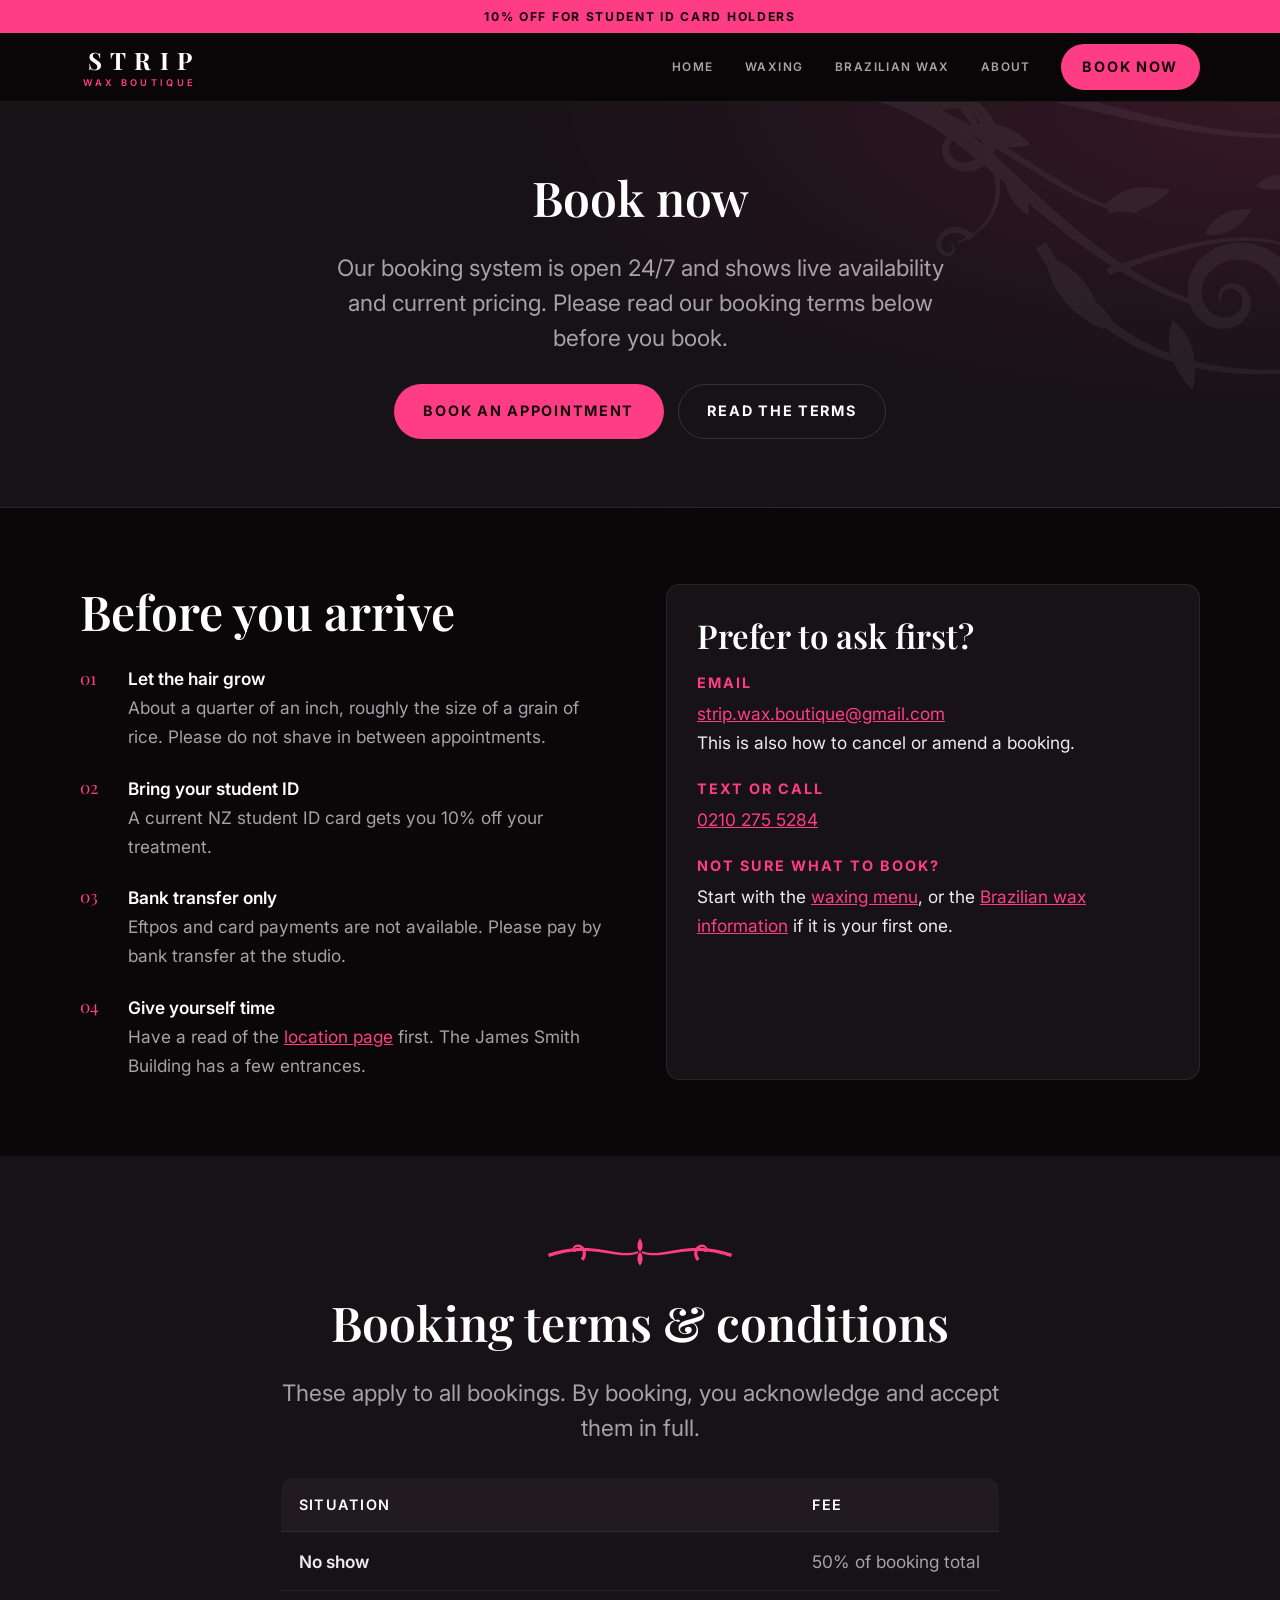
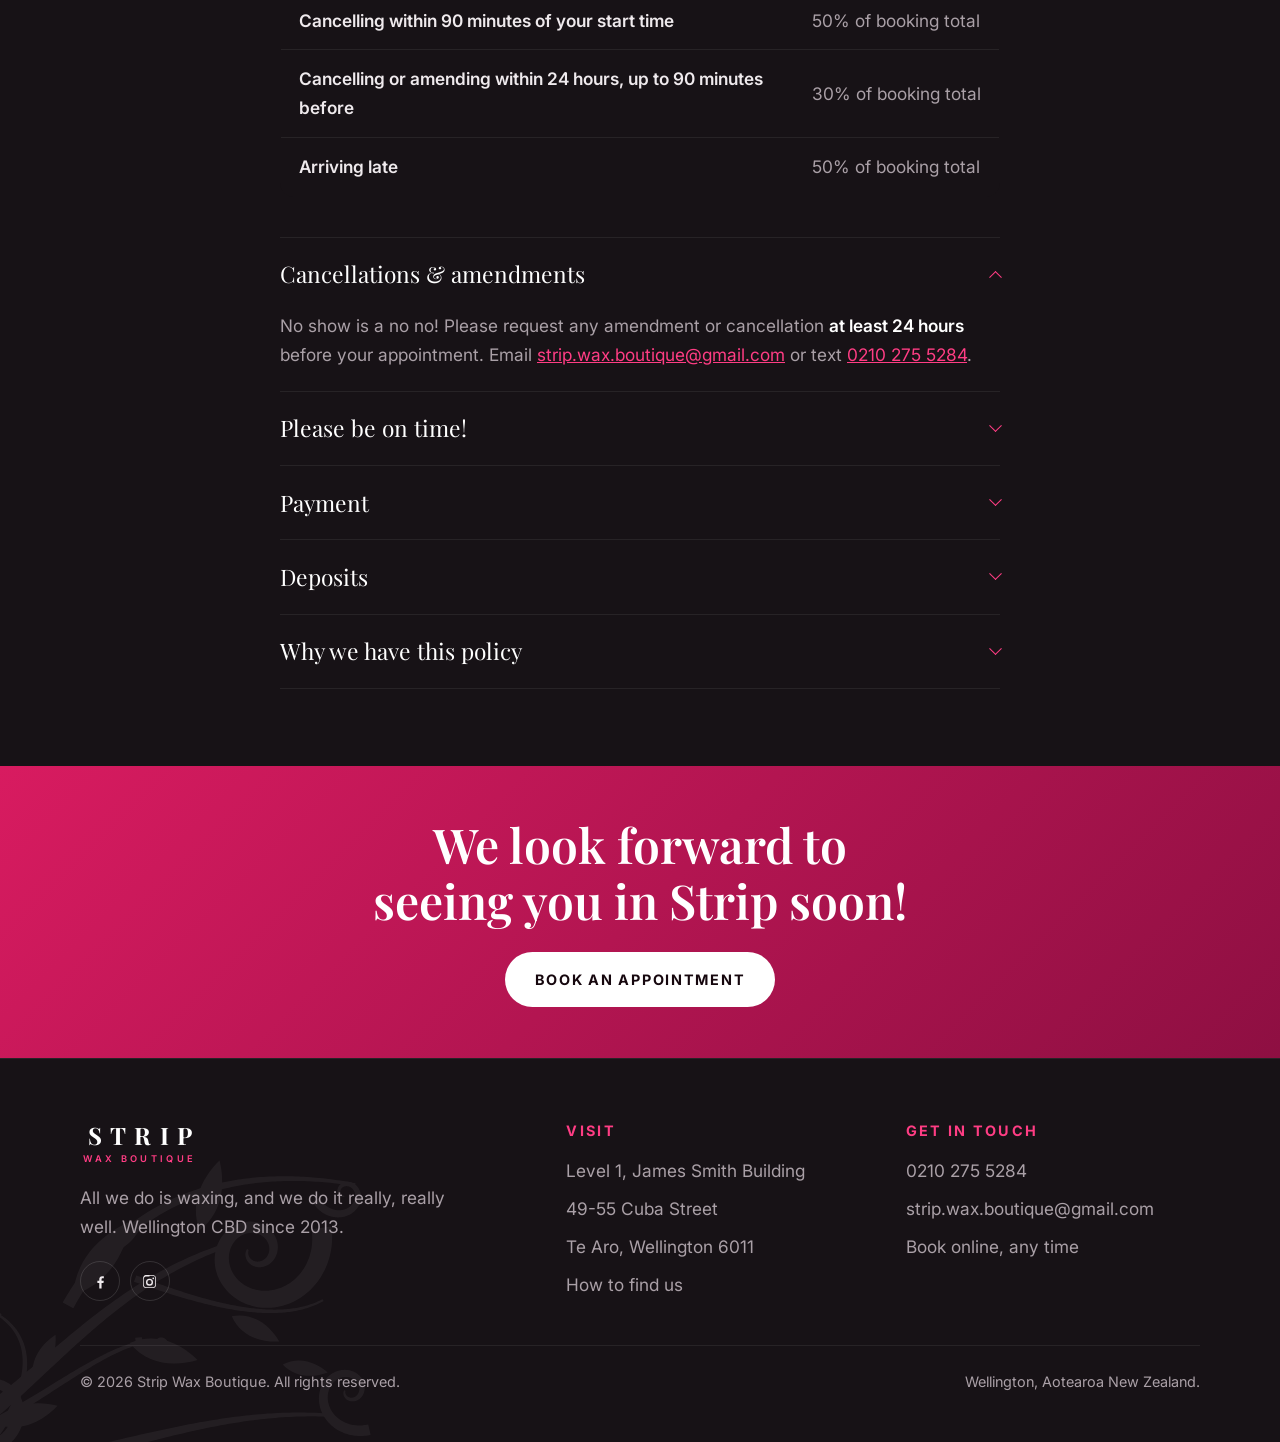
==== commit 7e1b4f4a: "Simplify: four nav links, less chrome, copy in the salon's voice Feedback was that it read as AI-wri" ====
--- a/book-now.html
+++ b/book-now.html
@@ -4,7 +4,7 @@
   <meta charset="utf-8">
   <meta name="viewport" content="width=device-width, initial-scale=1">
   <title>Book Now | Strip Wax Boutique</title>
-  <meta name="description" content="Book your waxing appointment at Strip Wax Boutique online, 24/7, with live pricing — plus our full booking terms and conditions.">
+  <meta name="description" content="Book your waxing appointment at Strip Wax Boutique online, 24/7, with live pricing, plus our full booking terms and conditions.">
   <meta name="theme-color" content="#0a0709">
   <link rel="icon" href="assets/img/favicon.svg" type="image/svg+xml">
   <link rel="preconnect" href="https://fonts.googleapis.com">
@@ -19,7 +19,7 @@
 
   <header class="site-header">
     <div class="wrap site-header__inner">
-      <a class="brand" href="index.html" aria-label="Strip Wax Boutique — home">
+      <a class="brand" href="index.html" aria-label="Strip Wax Boutique, home">
         <span class="brand__mark">STRIP</span>
         <span class="brand__sub">Wax Boutique</span>
       </a>
@@ -32,12 +32,9 @@
       <nav class="nav" id="primary-nav" aria-label="Primary">
         <ul class="nav__list">
             <li><a class="nav__link" href="index.html">Home</a></li>
-            <li><a class="nav__link" href="location-and-about-us.html">Location &amp; About</a></li>
-            <li><a class="nav__link" href="waxing-menu.html">Waxing Menu</a></li>
+            <li><a class="nav__link" href="waxing-menu.html">Waxing</a></li>
             <li><a class="nav__link" href="brazilian-wax-information.html">Brazilian Wax</a></li>
-            <li><a class="nav__link" href="vajazzle.html">Vajazzle</a></li>
-            <li><a class="nav__link" href="faqs.html">FAQs</a></li>
-            <li><a class="nav__link" href="testimonials.html">Testimonials</a></li>
+            <li><a class="nav__link" href="location-and-about-us.html">About</a></li>
         </ul>
         <a class="btn btn--primary btn--sm" href="book-now.html" aria-current="page">Book now</a>
       </nav>
@@ -48,123 +45,77 @@
     <section class="page-head">
       <div class="filigree filigree--tr" aria-hidden="true"></div>
       <div class="wrap page-head__inner">
-        <ol class="breadcrumb">
-          <li><a href="index.html">Home</a></li>
-          <li aria-current="page">Book now</li>
-        </ol>
         <h1>Book now</h1>
-        <p class="lede">Online booking is open 24/7 and shows live availability and current pricing. Please read our booking terms below before you book.</p>
+        <p class="lede">Our booking system is open 24/7 and shows live availability and current pricing. Please read our booking terms below before you book.</p>
         <div class="btn-row" style="margin-top:1.75rem">
-          <a class="btn btn--primary" href="https://bookings.gettimely.com/StripCuba/bb/book" rel="noopener">Open the booking calendar</a>
-          <a class="btn btn--ghost" href="#terms">Read the terms first</a>
+          <a class="btn btn--primary" href="https://bookings.gettimely.com/StripCuba/bb/book" rel="noopener">Book an appointment</a>
+          <a class="btn btn--ghost" href="#terms">Read the terms</a>
         </div>
       </div>
     </section>
 
     <section class="section">
-      <div class="wrap grid grid--2 grid--start">
-        <div class="card reveal">
-          <p class="eyebrow">Book online</p>
-          <h2 style="font-size:var(--step-2)">Live pricing, instant confirmation</h2>
-          <p>Our booking system shows everything that&rsquo;s actually free, including same-day appointments, and calculates your Brazilian price from your visit history before you confirm.</p>
-          <div class="btn-row" style="margin-top:1.5rem">
-            <a class="btn btn--primary btn--block" href="https://bookings.gettimely.com/StripCuba/bb/book" rel="noopener">Book an appointment</a>
-          </div>
-          <p style="margin-top:1.25rem;font-size:var(--step--1);color:var(--muted)">By booking, you acknowledge and accept our terms and conditions in full.</p>
-        </div>
-
-        <div class="card reveal">
-          <p class="eyebrow">Other ways</p>
+      <div class="wrap split">
+        <div>
+          <h2>Before you arrive</h2>
+          <ol class="steps" style="margin-top:1.5rem">
+            <li><b>Let the hair grow</b>About a quarter of an inch, roughly the size of a grain of rice. Please do not shave in between appointments.</li>
+            <li><b>Bring your student ID</b>A current NZ student ID card gets you 10% off your treatment.</li>
+            <li><b>Bank transfer only</b>Eftpos and card payments are not available. Please pay by bank transfer at the studio.</li>
+            <li><b>Give yourself time</b>Have a read of the <a href="location-and-about-us.html">location page</a> first. The James Smith Building has a few entrances.</li>
+          </ol>
+        </div>
+
+        <div class="card">
           <h2 style="font-size:var(--step-2)">Prefer to ask first?</h2>
           <dl class="info-list">
             <div>
               <dt>Email</dt>
-              <dd><a href="mailto:strip.wax.boutique@gmail.com">strip.wax.boutique@gmail.com</a> &mdash; also how to cancel or amend.</dd>
-            </div>
-            <div>
-              <dt>Text or call</dt>
-              <dd><a href="tel:+642102755284">0210 275 5284</a></dd>
-            </div>
+              <dd><a href="mailto:strip.wax.boutique@gmail.com">strip.wax.boutique@gmail.com</a><br>This is also how to cancel or amend a booking.</dd>
+            </div>
+            <div><dt>Text or call</dt><dd><a href="tel:+642102755284">0210 275 5284</a></dd></div>
             <div>
               <dt>Not sure what to book?</dt>
-              <dd>Start with the <a href="waxing-menu.html">waxing menu</a>, or the <a href="brazilian-wax-information.html">Brazilian wax information</a> if it&rsquo;s your first one.</dd>
+              <dd>Start with the <a href="waxing-menu.html">waxing menu</a>, or the <a href="brazilian-wax-information.html">Brazilian wax information</a> if it is your first one.</dd>
             </div>
           </dl>
         </div>
       </div>
     </section>
 
-    <section class="section section--raised">
-      <div class="wrap">
-        <div class="section-head reveal">
-          <p class="eyebrow">Before you arrive</p>
-          <h2>Four quick things</h2>
-        </div>
-        <div class="grid grid--4 reveal">
-          <article class="card">
-            <span class="card__num">01</span>
-            <h3>Let the hair grow</h3>
-            <p>About a quarter of an inch &mdash; roughly a grain of rice. Don&rsquo;t shave between appointments.</p>
-          </article>
-          <article class="card">
-            <span class="card__num">02</span>
-            <h3>Bank transfer only</h3>
-            <p>Eftpos and card payments are not available. Please pay by bank transfer at the studio.</p>
-          </article>
-          <article class="card">
-            <span class="card__num">03</span>
-            <h3>Bring your student ID</h3>
-            <p>A current NZ student ID card gets you 10% off your treatment.</p>
-          </article>
-          <article class="card">
-            <span class="card__num">04</span>
-            <h3>Give yourself time</h3>
-            <p>Read the <a href="location-and-about-us.html">location page</a> first &mdash; the James Smith Building has a few entrances.</p>
-          </article>
-        </div>
-      </div>
-    </section>
-
-    <section class="section" id="terms">
+    <section class="section section--raised" id="terms">
       <div class="wrap wrap--narrow">
         <div class="ornament" aria-hidden="true"></div>
-        <div class="section-head section-head--center reveal">
-          <p class="eyebrow">Please read</p>
-          <h2>Booking terms &amp; conditions</h2>
-          <p class="lede">These apply to all bookings. By booking, you acknowledge and accept them in full.</p>
-        </div>
-
-        <div class="table-scroll reveal" style="margin-bottom:2rem">
+        <h2 class="center">Booking terms &amp; conditions</h2>
+        <p class="lede center" style="margin-bottom:2rem">These apply to all bookings. By booking, you acknowledge and accept them in full.</p>
+
+        <div class="table-scroll">
           <table class="table">
-            <caption class="visually-hidden">Cancellation and no-show fees</caption>
+            <caption class="visually-hidden">Cancellation and no show fees</caption>
             <thead>
-              <tr>
-                <th scope="col">Situation</th>
-                <th scope="col">Fee</th>
-              </tr>
+              <tr><th scope="col">Situation</th><th scope="col">Fee</th></tr>
             </thead>
             <tbody>
               <tr><th scope="row">No show</th><td>50% of booking total</td></tr>
-              <tr><th scope="row">Cancellation within 90 minutes of your start time</th><td>50% of booking total</td></tr>
-              <tr><th scope="row">Cancellation or amendment within 24 hours, up to 90 minutes before</th><td>30% of booking total</td></tr>
+              <tr><th scope="row">Cancelling within 90 minutes of your start time</th><td>50% of booking total</td></tr>
+              <tr><th scope="row">Cancelling or amending within 24 hours, up to 90 minutes before</th><td>30% of booking total</td></tr>
               <tr><th scope="row">Arriving late</th><td>50% of booking total</td></tr>
             </tbody>
           </table>
         </div>
 
-        <div class="faq reveal">
+        <div class="faq" style="margin-top:2.5rem">
           <details class="faq__item" open>
             <summary>Cancellations &amp; amendments</summary>
             <div class="faq__body">
-              <p>Please request any amendment or cancellation <strong>at least 24 hours</strong> before your appointment. Email <a href="mailto:strip.wax.boutique@gmail.com">strip.wax.boutique@gmail.com</a> or text <a href="tel:+642102755284">0210 275 5284</a>.</p>
-              <p>No-shows are charged 50% of the total booking price. Cancel within 24 hours of your appointment and the charge is 30%; within 90 minutes of your start time it is 50%.</p>
-            </div>
-          </details>
-          <details class="faq__item">
-            <summary>Please be on time</summary>
+              <p>No show is a no no! Please request any amendment or cancellation <strong>at least 24 hours</strong> before your appointment. Email <a href="mailto:strip.wax.boutique@gmail.com">strip.wax.boutique@gmail.com</a> or text <a href="tel:+642102755284">0210 275 5284</a>.</p>
+            </div>
+          </details>
+          <details class="faq__item">
+            <summary>Please be on time!</summary>
             <div class="faq__body">
               <p>If you are late, your appointment will likely be cancelled and you will be charged 50% of the total booking price.</p>
-              <p>It is your responsibility to arrive with plenty of time. We cannot be held responsible for traffic, transport or parking hold-ups, any other circumstance that delays you, or for not reading our <a href="location-and-about-us.html">location page</a> and getting lost.</p>
+              <p>It is your responsibility to arrive with plenty of time to make your appointment. We cannot be held responsible for traffic, transport or parking hold ups, any other circumstance that delays you, or for not reading our <a href="location-and-about-us.html">location page</a> and getting lost.</p>
             </div>
           </details>
           <details class="faq__item">
@@ -183,7 +134,7 @@
           <details class="faq__item">
             <summary>Why we have this policy</summary>
             <div class="faq__body">
-              <p>We have reluctantly implemented this policy, as no-shows, late-comers and cancellations within 24 hours have a big impact on us and on our ability to offer great prices &mdash; and they aren&rsquo;t fair on the people who could have had that space. Thank you for your understanding.</p>
+              <p>We have reluctantly implemented this policy, as no shows, late comers and cancellations within 24 hours have a big impact on us and on our ability to offer great prices. They are also not fair on others who could have had the space. Thank you for your understanding.</p>
             </div>
           </details>
         </div>
@@ -191,10 +142,9 @@
     </section>
 
     <section class="section section--pink section--tight">
-      <div class="wrap wrap--narrow" style="text-align:center">
-        <h2>We look forward to seeing you in Strip soon</h2>
-        <p class="lede">Live availability, live pricing, instant confirmation.</p>
-        <div class="btn-row btn-row--center" style="margin-top:1.75rem">
+      <div class="wrap wrap--narrow center">
+        <h2>We look forward to seeing you in Strip soon!</h2>
+        <div class="btn-row btn-row--center" style="margin-top:1.5rem">
           <a class="btn btn--light" href="https://bookings.gettimely.com/StripCuba/bb/book" rel="noopener">Book an appointment</a>
         </div>
       </div>
@@ -210,7 +160,7 @@
             <span class="brand__mark">STRIP</span>
             <span class="brand__sub">Wax Boutique</span>
           </a>
-          <p style="margin-top:1.25rem;max-width:34ch;color:var(--muted)">All we do is waxing. Wellington&rsquo;s boutique studio for smooth, fast, affordable Brazilians since 2013.</p>
+          <p style="margin-top:1.25rem;max-width:34ch;color:var(--muted)">All we do is waxing, and we do it really, really well. Wellington CBD since 2013.</p>
           <div class="socials">
             <a href="https://www.facebook.com/StripWaxBoutique/" aria-label="Strip Wax Boutique on Facebook" rel="noopener">
               <svg viewBox="0 0 24 24" aria-hidden="true"><path d="M13.5 22v-8h2.7l.4-3.1h-3.1V8.9c0-.9.25-1.5 1.55-1.5h1.65V4.6A22 22 0 0 0 14.3 4.5c-2.4 0-4 1.45-4 4.1v2.3H7.6V14h2.7v8z"/></svg>
@@ -222,26 +172,12 @@
         </div>
 
         <div>
-          <h2>Explore</h2>
-          <ul class="footer-list">
-              <li><a href="index.html">Home</a></li>
-              <li><a href="location-and-about-us.html">Location &amp; About</a></li>
-              <li><a href="waxing-menu.html">Waxing Menu</a></li>
-              <li><a href="brazilian-wax-information.html">Brazilian Wax</a></li>
-              <li><a href="vajazzle.html">Vajazzle</a></li>
-              <li><a href="faqs.html">FAQs</a></li>
-              <li><a href="testimonials.html">Testimonials</a></li>
-            <li><a href="book-now.html">Book now</a></li>
-          </ul>
-        </div>
-
-        <div>
           <h2>Visit</h2>
           <ul class="footer-list">
             <li>Level 1, James Smith Building</li>
-            <li>49&ndash;55 Cuba Street</li>
+            <li>49-55 Cuba Street</li>
             <li>Te Aro, Wellington 6011</li>
-            <li><a href="location-and-about-us.html">How to find us &rarr;</a></li>
+            <li><a href="location-and-about-us.html">How to find us</a></li>
           </ul>
         </div>
 
@@ -250,14 +186,14 @@
           <ul class="footer-list">
             <li><a href="tel:+642102755284">0210 275 5284</a></li>
             <li><a href="mailto:strip.wax.boutique@gmail.com">strip.wax.boutique@gmail.com</a></li>
-            <li><a href="https://bookings.gettimely.com/StripCuba/bb/book" rel="noopener">Book online 24/7 &rarr;</a></li>
+            <li><a href="https://bookings.gettimely.com/StripCuba/bb/book" rel="noopener">Book online, any time</a></li>
           </ul>
         </div>
       </div>
 
       <div class="site-footer__base">
         <p>&copy; <span data-year>2026</span> Strip Wax Boutique. All rights reserved.</p>
-        <p>Waxing Wellington since 2013.</p>
+        <p>Wellington, Aotearoa New Zealand.</p>
       </div>
     </div>
   </footer>
--- a/assets/css/site.css
+++ b/assets/css/site.css
@@ -1,52 +1,50 @@
 /* ==========================================================================
    Strip Wax Boutique
-   Black / magenta / filigree brand, rebuilt for legibility and reach.
-   Tokens -> base -> layout -> components. No build step, no dependencies.
+   Black, magenta and filigree. Kept deliberately small: tokens, base,
+   layout, then a short list of components. No build step, no dependencies.
    ========================================================================== */
 
 /* --- Tokens ------------------------------------------------------------- */
 :root {
-  --bg:         #0a0709;
-  --surface:    #151014;
-  --surface-1:  #171216;
-  --surface-2:  #211a20;
-  --line:       rgba(255, 255, 255, 0.13);
-  --line-soft:  rgba(255, 255, 255, 0.07);
-
-  --text:       #efeaed;
-  --muted:      #aaa0a7;
-  --white:      #ffffff;
-
-  --pink:       #ff3d84;
-  --pink-dim:   #d81b60;
-  --pink-wash:  rgba(255, 61, 132, 0.12);
-
-  --font-display: "Playfair Display", "Cormorant Garamond", Georgia, "Times New Roman", serif;
+  --bg:        #0a0709;
+  --surface:   #171216;
+  --surface-2: #211a20;
+  --line:      rgba(255, 255, 255, 0.13);
+  --line-soft: rgba(255, 255, 255, 0.07);
+
+  --text:  #efeaed;
+  --muted: #aaa0a7;
+  --white: #ffffff;
+
+  --pink:      #ff3d84;
+  --pink-dim:  #d81b60;
+  --pink-wash: rgba(255, 61, 132, 0.12);
+
+  --font-display: "Playfair Display", Georgia, "Times New Roman", serif;
   --font-body:    "Inter", -apple-system, BlinkMacSystemFont, "Segoe UI", Helvetica, Arial, sans-serif;
 
   --step--1: clamp(0.82rem, 0.79rem + 0.14vw, 0.9rem);
   --step-0:  clamp(1rem, 0.97rem + 0.18vw, 1.08rem);
   --step-1:  clamp(1.18rem, 1.09rem + 0.45vw, 1.42rem);
   --step-2:  clamp(1.5rem, 1.3rem + 0.95vw, 2.1rem);
-  --step-3:  clamp(1.95rem, 1.6rem + 1.9vw, 3.1rem);
-  --step-4:  clamp(2.5rem, 1.85rem + 3.2vw, 4.4rem);
+  --step-3:  clamp(1.95rem, 1.6rem + 1.9vw, 3rem);
+  --step-4:  clamp(2.5rem, 1.9rem + 3vw, 4.2rem);
 
   --gutter: clamp(1.15rem, 4vw, 3rem);
-  --wrap: 1180px;
+  --wrap: 1120px;
   --radius: 6px;
   --radius-lg: 14px;
   --header-h: 68px;
-  --promo-h: 34px;
   --ease: cubic-bezier(0.22, 0.61, 0.36, 1);
 }
 
-/* --- Reset / base ------------------------------------------------------- */
+/* --- Base --------------------------------------------------------------- */
 *, *::before, *::after { box-sizing: border-box; }
 
 html {
   -webkit-text-size-adjust: 100%;
   scroll-behavior: smooth;
-  scroll-padding-top: calc(var(--header-h) + 4.25rem);
+  scroll-padding-top: calc(var(--header-h) + 1.5rem);
 }
 @media (prefers-reduced-motion: reduce) {
   html { scroll-behavior: auto; }
@@ -63,21 +61,17 @@
   -webkit-font-smoothing: antialiased;
 }
 body.is-locked { overflow: hidden; }
-
-/* Room for the fixed mobile action bar. */
 @media (max-width: 767px) { body { padding-bottom: 64px; } }
 
 img, svg { max-width: 100%; display: block; }
 a { color: var(--pink); }
 a:hover { color: var(--white); }
 button { font: inherit; color: inherit; }
-hr { border: 0; border-top: 1px solid var(--line); margin: 2.5rem 0; }
-
-h1, h2, h3, h4 {
+
+h1, h2, h3 {
   font-family: var(--font-display);
   font-weight: 600;
-  line-height: 1.14;
-  letter-spacing: -0.01em;
+  line-height: 1.16;
   color: var(--white);
   margin: 0 0 0.5em;
   text-wrap: balance;
@@ -89,11 +83,7 @@
 p:last-child { margin-bottom: 0; }
 strong { color: var(--white); font-weight: 600; }
 
-:focus-visible {
-  outline: 2px solid var(--pink);
-  outline-offset: 3px;
-  border-radius: 2px;
-}
+:focus-visible { outline: 2px solid var(--pink); outline-offset: 3px; border-radius: 2px; }
 
 .skip-link {
   position: absolute;
@@ -117,72 +107,62 @@
 }
 
 /* --- Layout ------------------------------------------------------------- */
-.wrap {
-  width: min(100% - (var(--gutter) * 2), var(--wrap));
-  margin-inline: auto;
-}
-.wrap--narrow { --wrap: 780px; }
-
-.section { padding-block: clamp(3rem, 6.5vw, 6rem); position: relative; }
-.section--tight { padding-block: clamp(2.25rem, 4.5vw, 3.75rem); }
-.section--raised { background: var(--surface-1); }
-.section--pink {
-  background: linear-gradient(135deg, var(--pink-dim), #8e0f42);
-  color: #fff;
-}
+.wrap { width: min(100% - (var(--gutter) * 2), var(--wrap)); margin-inline: auto; }
+.wrap--narrow { --wrap: 720px; }
+
+.section { position: relative; padding-block: clamp(3rem, 6vw, 5.5rem); }
+.section--tight { padding-block: clamp(2.25rem, 4vw, 3.5rem); }
+.section--raised { background: var(--surface); }
+.section--pink { background: linear-gradient(135deg, var(--pink-dim), #8e0f42); color: #fff; }
 .section--pink a:not(.btn) { color: #fff; }
-
-.eyebrow {
-  font-size: var(--step--1);
-  font-weight: 600;
-  letter-spacing: 0.2em;
-  text-transform: uppercase;
-  color: var(--pink);
-  margin: 0 0 0.9rem;
-}
-.section--pink .eyebrow { color: rgba(255, 255, 255, 0.85); }
 
 .lede { font-size: var(--step-1); line-height: 1.55; color: var(--muted); }
 .section--pink .lede { color: rgba(255, 255, 255, 0.92); }
 
-.section-head { max-width: 62ch; margin-bottom: clamp(2rem, 4vw, 3rem); }
-.section-head--center { margin-inline: auto; text-align: center; }
-
+.center { text-align: center; }
 .stack > * + * { margin-top: 1.1em; }
+
+.split {
+  display: grid;
+  gap: clamp(1.75rem, 4vw, 3.25rem);
+  align-items: start;
+}
+@media (min-width: 860px) { .split { grid-template-columns: repeat(2, 1fr); } }
+
+.trio { display: grid; gap: clamp(1.5rem, 3vw, 2.5rem); }
+@media (min-width: 760px) { .trio { grid-template-columns: repeat(3, 1fr); } }
+.trio > * { display: flex; flex-direction: column; }
+.trio > * > p:last-child { margin-top: auto; padding-top: 0.6rem; }
 
 /* --- Ornaments ---------------------------------------------------------- */
 .ornament {
-  width: clamp(150px, 22vw, 210px);
+  width: clamp(140px, 20vw, 190px);
   aspect-ratio: 220 / 44;
-  margin: 0 auto clamp(1.25rem, 3vw, 2rem);
+  margin: 0 auto 1.5rem;
   background: var(--pink);
   -webkit-mask: url("../img/ornament.svg") center / contain no-repeat;
           mask: url("../img/ornament.svg") center / contain no-repeat;
 }
-.ornament--divider { margin-block: clamp(2rem, 5vw, 3.5rem); }
-
-/* Decorative filigree bleeding out of a section corner. Masked rather than
-   inlined so a single SVG can take any colour from CSS. */
+
+/* Masked rather than inlined so one SVG takes any colour from CSS. */
 .filigree {
   position: absolute;
   pointer-events: none;
-  width: clamp(300px, 44vw, 660px);
+  width: clamp(300px, 42vw, 620px);
   aspect-ratio: 400 / 260;
   background: var(--white);
-  opacity: 0.055;
+  opacity: 0.05;
   -webkit-mask: url("../img/flourish.svg") center / contain no-repeat;
           mask: url("../img/flourish.svg") center / contain no-repeat;
 }
-.filigree--tr { top: -8%; right: -8%; transform: scaleY(-1); }
+.filigree--tr { top: -10%; right: -8%; transform: scaleY(-1); }
 .filigree--bl { bottom: -12%; left: -10%; }
-.filigree--pink { background: var(--pink); opacity: 0.1; }
 
 /* --- Buttons ------------------------------------------------------------ */
 .btn {
   display: inline-flex;
   align-items: center;
   justify-content: center;
-  gap: 0.5rem;
   padding: 0.9rem 1.8rem;
   border: 1px solid transparent;
   border-radius: 999px;
@@ -192,51 +172,37 @@
   text-transform: uppercase;
   text-decoration: none;
   cursor: pointer;
-  transition: background-color 0.2s var(--ease), color 0.2s var(--ease),
-              border-color 0.2s var(--ease), transform 0.2s var(--ease);
-}
-.btn:hover { transform: translateY(-1px); }
-.btn:active { transform: translateY(0); }
-
+  transition: background-color 0.2s var(--ease), color 0.2s var(--ease), border-color 0.2s var(--ease);
+}
 .btn--primary { background: var(--pink); color: #16070e; }
 .btn--primary:hover { background: var(--white); color: #16070e; }
-
 .btn--ghost { border-color: var(--line); color: var(--white); }
-.btn--ghost:hover { border-color: var(--pink); color: var(--pink); background: var(--pink-wash); }
-
+.btn--ghost:hover { border-color: var(--pink); color: var(--pink); }
 .btn--light { background: var(--white); color: #16070e; }
 .btn--light:hover { background: rgba(255, 255, 255, 0.85); color: #16070e; }
-
 .btn--sm { padding: 0.62rem 1.3rem; }
-.btn--block { width: 100%; }
 
 .btn-row { display: flex; flex-wrap: wrap; gap: 0.85rem; }
 .btn-row--center { justify-content: center; }
 
 /* --- Promo bar ---------------------------------------------------------- */
 .promo {
+  margin: 0;
+  padding: 0.55rem var(--gutter);
   background: var(--pink);
   color: #16070e;
   text-align: center;
-  font-size: 0.78rem;
+  font-size: 0.76rem;
   font-weight: 700;
   letter-spacing: 0.14em;
   text-transform: uppercase;
   line-height: 1.3;
-  padding: 0.55rem var(--gutter);
-  min-height: var(--promo-h);
-}
-.promo a { color: inherit; text-underline-offset: 2px; }
+}
 
 /* --- Header ------------------------------------------------------------- */
-.site-header {
-  position: sticky;
-  top: 0;
-  z-index: 60;
-  border-bottom: 1px solid var(--line-soft);
-}
-/* Backdrop lives on a pseudo-element: backdrop-filter on the header itself
-   would make it the containing block for the fixed mobile nav panel. */
+.site-header { position: sticky; top: 0; z-index: 60; border-bottom: 1px solid var(--line-soft); }
+/* Backdrop on a pseudo-element: backdrop-filter on the header itself would
+   make it the containing block for the fixed mobile nav panel. */
 .site-header::before {
   content: "";
   position: absolute;
@@ -253,13 +219,7 @@
   gap: 1rem;
 }
 
-.brand {
-  display: inline-flex;
-  flex-direction: column;
-  text-decoration: none;
-  line-height: 1;
-  color: var(--white);
-}
+.brand { display: inline-flex; flex-direction: column; line-height: 1; text-decoration: none; color: var(--white); }
 .brand:hover { color: var(--white); }
 .brand__mark {
   font-family: var(--font-display);
@@ -269,31 +229,24 @@
   text-indent: 0.34em;
 }
 .brand__sub {
+  margin-top: 0.4rem;
   font-size: 0.58rem;
   font-weight: 600;
   letter-spacing: 0.36em;
   text-indent: 0.36em;
   text-transform: uppercase;
   color: var(--pink);
-  margin-top: 0.4rem;
-}
-
-.nav { display: flex; align-items: center; gap: clamp(0.5rem, 1.4vw, 1.4rem); }
-.nav__list {
-  display: flex;
-  align-items: center;
-  gap: clamp(0.5rem, 1.3vw, 1.25rem);
-  list-style: none;
-  margin: 0;
-  padding: 0;
-}
+}
+
+.nav { display: flex; align-items: center; gap: clamp(1rem, 2.2vw, 2rem); }
+.nav__list { display: flex; align-items: center; gap: clamp(1rem, 2.2vw, 2rem); list-style: none; margin: 0; padding: 0; }
 .nav__link {
   position: relative;
   display: inline-block;
   padding: 0.45rem 0.1rem;
-  font-size: 0.72rem;
+  font-size: 0.74rem;
   font-weight: 600;
-  letter-spacing: 0.1em;
+  letter-spacing: 0.12em;
   text-transform: uppercase;
   text-decoration: none;
   color: var(--muted);
@@ -311,8 +264,7 @@
   transition: transform 0.25s var(--ease);
 }
 .nav__link:hover { color: var(--white); }
-.nav__link:hover::after,
-.nav__link[aria-current="page"]::after { transform: scaleX(1); }
+.nav__link:hover::after, .nav__link[aria-current="page"]::after { transform: scaleX(1); }
 .nav__link[aria-current="page"] { color: var(--white); }
 
 .nav-toggle {
@@ -326,7 +278,7 @@
   color: var(--white);
   cursor: pointer;
 }
-.nav-toggle__bars { display: block; width: 20px; height: 12px; position: relative; }
+.nav-toggle__bars { position: relative; display: block; width: 20px; height: 12px; }
 .nav-toggle__bars span {
   position: absolute;
   left: 0; right: 0;
@@ -341,14 +293,9 @@
 .nav-toggle[aria-expanded="true"] .nav-toggle__bars span:nth-child(1) { transform: translateY(5px) rotate(45deg); }
 .nav-toggle[aria-expanded="true"] .nav-toggle__bars span:nth-child(2) { opacity: 0; }
 .nav-toggle[aria-expanded="true"] .nav-toggle__bars span:nth-child(3) { transform: translateY(-5px) rotate(-45deg); }
-.nav-toggle__label {
-  font-size: 0.68rem;
-  font-weight: 700;
-  letter-spacing: 0.14em;
-  text-transform: uppercase;
-}
-
-@media (max-width: 1080px) {
+.nav-toggle__label { font-size: 0.68rem; font-weight: 700; letter-spacing: 0.14em; text-transform: uppercase; }
+
+@media (max-width: 820px) {
   .nav-toggle { display: inline-flex; }
   .nav {
     position: fixed;
@@ -369,7 +316,7 @@
   .nav__list li + li { border-top: 1px solid var(--line-soft); }
   .nav__link {
     display: block;
-    padding: 0.95rem 0;
+    padding: 1rem 0;
     font-family: var(--font-display);
     font-size: var(--step-1);
     font-weight: 500;
@@ -382,14 +329,14 @@
   .nav .btn { margin-top: 1.75rem; width: 100%; }
 }
 
-/* --- Mobile action bar (call / email / book) ---------------------------- */
+/* --- Mobile action bar -------------------------------------------------- */
 .action-bar {
   position: fixed;
   left: 0; right: 0; bottom: 0;
   z-index: 70;
   display: grid;
   grid-template-columns: repeat(3, 1fr);
-  background: rgba(21, 16, 20, 0.97);
+  background: rgba(23, 18, 22, 0.97);
   backdrop-filter: blur(12px);
   border-top: 1px solid var(--line);
   padding-bottom: env(safe-area-inset-bottom);
@@ -400,6 +347,7 @@
   align-items: center;
   justify-content: center;
   gap: 0.2rem;
+  min-height: 60px;
   padding: 0.6rem 0.25rem;
   font-size: 0.66rem;
   font-weight: 600;
@@ -407,7 +355,6 @@
   text-transform: uppercase;
   text-decoration: none;
   color: var(--text);
-  min-height: 60px;
 }
 .action-bar a + a { border-left: 1px solid var(--line-soft); }
 .action-bar a:hover { color: var(--pink); }
@@ -415,31 +362,24 @@
 .action-bar .is-cta { color: var(--pink); }
 @media (min-width: 768px) { .action-bar { display: none; } }
 
-/* --- Hero --------------------------------------------------------------- */
+/* --- Hero and page headers ---------------------------------------------- */
 .hero {
   position: relative;
-  padding-block: clamp(3rem, 8vw, 6.5rem);
   overflow: hidden;
+  padding-block: clamp(3.5rem, 8vw, 7rem);
   background:
     radial-gradient(110% 80% at 80% 0%, rgba(255, 61, 132, 0.16), transparent 62%),
-    radial-gradient(90% 90% at 0% 100%, rgba(255, 61, 132, 0.08), transparent 60%),
     var(--bg);
 }
-.hero__grid {
-  position: relative;
-  z-index: 1;
-  display: grid;
-  gap: clamp(2rem, 4vw, 3.5rem);
-  align-items: center;
-}
-@media (min-width: 960px) { .hero__grid { grid-template-columns: 1.1fr 0.9fr; } }
-.hero__inner { position: relative; z-index: 1; max-width: 46ch; }
-.hero__inner--wide { max-width: 62ch; }
+.hero { text-align: center; }
+.hero__inner { position: relative; z-index: 1; max-width: 46ch; margin-inline: auto; }
+.hero .btn-row { justify-content: center; }
 .hero__title em { font-style: italic; color: var(--pink); }
 .hero__meta {
   display: flex;
   flex-wrap: wrap;
-  gap: 0.5rem 1.5rem;
+  gap: 0.4rem 1.5rem;
+  justify-content: center;
   list-style: none;
   margin: 2rem 0 0;
   padding: 1.35rem 0 0;
@@ -450,187 +390,45 @@
   color: var(--muted);
 }
 
-/* --- Page header -------------------------------------------------------- */
 .page-head {
   position: relative;
   overflow: hidden;
-  padding-block: clamp(2.25rem, 5.5vw, 4rem);
+  padding-block: clamp(2.5rem, 5.5vw, 4.25rem);
   background:
-    radial-gradient(100% 130% at 100% 0%, rgba(255, 61, 132, 0.14), transparent 60%),
-    var(--surface-1);
+    radial-gradient(100% 130% at 100% 0%, rgba(255, 61, 132, 0.13), transparent 60%),
+    var(--surface);
   border-bottom: 1px solid var(--line-soft);
 }
-.page-head__inner { position: relative; z-index: 1; max-width: 64ch; }
+/* .wrap and .page-head__inner share an element, so the max-width caps the
+   centred wrap. Centre the text to match rather than leaving it half-indented. */
+.page-head { text-align: center; }
+.page-head__inner { position: relative; z-index: 1; max-width: 56ch; }
+.page-head .btn-row { justify-content: center; }
 .page-head h1 { font-size: var(--step-3); }
 
-.breadcrumb {
-  display: flex;
-  flex-wrap: wrap;
-  align-items: center;
-  gap: 0.5rem;
-  list-style: none;
-  margin: 0 0 1.1rem;
-  padding: 0;
-  font-size: var(--step--1);
-  letter-spacing: 0.1em;
-  text-transform: uppercase;
-  color: var(--muted);
-}
-.breadcrumb a { text-decoration: none; color: var(--muted); }
-.breadcrumb a:hover { color: var(--pink); }
-.breadcrumb li + li::before { content: "/"; margin-right: 0.5rem; opacity: 0.4; }
-
-/* --- Section nav (in-page anchors) -------------------------------------- */
-.jump {
-  position: sticky;
-  top: var(--header-h);
-  z-index: 40;
-  background: rgba(10, 7, 9, 0.94);
-  backdrop-filter: blur(10px);
-  border-bottom: 1px solid var(--line-soft);
-}
-.jump ul {
-  display: flex;
-  gap: 0.35rem;
-  list-style: none;
-  margin: 0;
-  padding: 0.6rem 0;
-  overflow-x: auto;
-  scrollbar-width: thin;
-}
-.jump a {
-  display: block;
-  padding: 0.4rem 0.9rem;
-  border: 1px solid var(--line);
-  border-radius: 999px;
-  font-size: 0.72rem;
-  font-weight: 600;
-  letter-spacing: 0.08em;
-  text-transform: uppercase;
-  text-decoration: none;
-  color: var(--muted);
-  white-space: nowrap;
-}
-.jump a:hover { color: var(--white); border-color: var(--pink); }
-
-/* --- Cards / grids ------------------------------------------------------ */
-.grid { display: grid; gap: clamp(1rem, 2.2vw, 1.6rem); }
-.grid--2 { grid-template-columns: 1fr; }
-.grid--3 { grid-template-columns: 1fr; }
-@media (min-width: 720px) { .grid--2 { grid-template-columns: repeat(2, 1fr); } }
-@media (min-width: 720px) { .grid--3 { grid-template-columns: repeat(2, 1fr); } }
-@media (min-width: 1020px) { .grid--3 { grid-template-columns: repeat(3, 1fr); } }
-.grid--4 { grid-template-columns: 1fr; }
-@media (min-width: 640px) { .grid--4 { grid-template-columns: repeat(2, 1fr); } }
-@media (min-width: 1020px) { .grid--4 { grid-template-columns: repeat(4, 1fr); } }
-.grid--start { align-items: start; }
-
+/* --- Cards -------------------------------------------------------------- */
 .card {
-  background: var(--surface-1);
+  height: 100%;
+  padding: clamp(1.35rem, 2.6vw, 1.9rem);
+  background: var(--surface);
   border: 1px solid var(--line-soft);
   border-radius: var(--radius-lg);
-  padding: clamp(1.35rem, 2.8vw, 2rem);
-  height: 100%;
 }
 .section--raised .card { background: var(--surface-2); }
-.card--link { text-decoration: none; color: inherit; display: block; transition: border-color 0.2s var(--ease), transform 0.2s var(--ease); }
-.card--link:hover { border-color: var(--pink); transform: translateY(-3px); color: inherit; }
 .card p { color: var(--muted); }
-.card__num {
-  display: block;
-  font-family: var(--font-display);
-  font-size: var(--step-1);
-  color: var(--pink);
-  margin-bottom: 0.55rem;
-}
-.card__more {
-  display: inline-block;
-  margin-top: 1rem;
-  font-size: var(--step--1);
-  font-weight: 700;
-  letter-spacing: 0.12em;
-  text-transform: uppercase;
-  color: var(--pink);
-}
-
-/* --- Treatment menu ----------------------------------------------------- */
-.menu-filters { display: flex; flex-wrap: wrap; gap: 0.5rem; margin-bottom: clamp(1.5rem, 3.5vw, 2.5rem); }
-.chip {
-  padding: 0.5rem 1.15rem;
-  background: transparent;
-  border: 1px solid var(--line);
-  border-radius: 999px;
-  color: var(--muted);
-  font-size: var(--step--1);
-  font-weight: 600;
-  letter-spacing: 0.06em;
-  cursor: pointer;
-  transition: background-color 0.2s var(--ease), border-color 0.2s var(--ease), color 0.2s var(--ease);
-}
-.chip:hover { color: var(--white); border-color: var(--pink); }
-.chip[aria-pressed="true"] { background: var(--pink); border-color: var(--pink); color: #16070e; }
-
-.menu-group { max-width: 900px; margin-bottom: clamp(2rem, 4.5vw, 3.25rem); }
-.menu-group[hidden] { display: none; }
-.menu-group__title {
-  display: flex;
-  align-items: baseline;
-  justify-content: space-between;
-  gap: 1rem;
-  flex-wrap: wrap;
+
+/* --- Treatment lists ---------------------------------------------------- */
+.treatments { list-style: none; margin: 0; padding: 0; }
+.treatments li { padding: 1rem 0; border-bottom: 1px solid var(--line-soft); }
+.treatments li:last-child { border-bottom: 0; }
+.treatments b { display: block; color: var(--white); font-weight: 600; }
+.treatments span { display: block; margin-top: 0.15rem; font-size: var(--step--1); color: var(--muted); }
+
+.group-title {
+  margin: 0 0 0.25rem;
   padding-bottom: 0.7rem;
   border-bottom: 1px solid var(--line);
-}
-.menu-group__title h2 { font-size: var(--step-2); margin: 0; }
-.menu-group__note {
-  font-size: var(--step--1);
-  font-weight: 600;
-  letter-spacing: 0.1em;
-  text-transform: uppercase;
-  color: var(--pink);
-}
-
-.price-list { list-style: none; margin: 0; padding: 0; }
-.price-item {
-  display: grid;
-  grid-template-columns: 1fr auto;
-  gap: 0.2rem 1.5rem;
-  align-items: baseline;
-  padding: 1rem 0;
-  border-bottom: 1px solid var(--line-soft);
-}
-.price-item__name { font-weight: 600; color: var(--white); }
-.price-item__desc {
-  grid-column: 1 / -1;
-  font-size: var(--step--1);
-  color: var(--muted);
-  margin: 0.2rem 0 0;
-}
-.price-item__price {
-  font-family: var(--font-display);
-  font-size: var(--step-1);
-  color: var(--pink);
-  white-space: nowrap;
-  text-align: right;
-}
-.price-item__price small {
-  display: block;
-  font-family: var(--font-body);
-  font-size: 0.68rem;
-  font-weight: 600;
-  letter-spacing: 0.1em;
-  text-transform: uppercase;
-  color: var(--muted);
-}
-/* Price slot left empty -> point at the live booking system instead. */
-.price-item__price:empty::before {
-  content: "See booking";
-  font-family: var(--font-body);
-  font-size: 0.68rem;
-  font-weight: 600;
-  letter-spacing: 0.1em;
-  text-transform: uppercase;
-  color: var(--muted);
+  font-size: var(--step-2);
 }
 
 .note {
@@ -641,15 +439,14 @@
   font-size: var(--step--1);
   color: var(--text);
 }
-.note--plain { background: var(--surface-1); border-left-color: var(--line); color: var(--muted); }
-
-/* --- Tables ------------------------------------------------------------- */
+
+/* --- Table -------------------------------------------------------------- */
 .table-scroll { overflow-x: auto; -webkit-overflow-scrolling: touch; }
 .table {
   width: 100%;
-  min-width: 460px;
+  min-width: 440px;
   border-collapse: collapse;
-  background: var(--surface-1);
+  background: var(--surface);
   border: 1px solid var(--line-soft);
   border-radius: var(--radius-lg);
   overflow: hidden;
@@ -664,8 +461,8 @@
   text-transform: uppercase;
 }
 .table tbody th { color: var(--text); font-weight: 600; }
+.table td { color: var(--muted); white-space: nowrap; }
 .table tbody tr:last-child td, .table tbody tr:last-child th { border-bottom: 0; }
-.table td { color: var(--muted); }
 
 /* --- Accordion ---------------------------------------------------------- */
 .faq { border-top: 1px solid var(--line-soft); }
@@ -694,59 +491,34 @@
   transition: transform 0.25s var(--ease);
 }
 .faq__item[open] summary::after { transform: rotate(-135deg) translate(-2px, -2px); }
-.faq__body { padding-bottom: 1.35rem; color: var(--muted); max-width: 74ch; }
-.faq__body ul { padding-left: 1.15rem; margin: 0 0 1em; }
+.faq__body { padding-bottom: 1.35rem; color: var(--muted); max-width: 72ch; }
+.faq__body ul { margin: 0 0 1em; padding-left: 1.15rem; }
 .faq__body li { margin-bottom: 0.4rem; }
-
-/* --- Do / Don't lists --------------------------------------------------- */
-.rules { list-style: none; margin: 0; padding: 0; }
-.rules li { position: relative; padding-left: 1.9rem; margin-bottom: 0.7rem; color: var(--muted); }
-.rules li::before {
-  position: absolute;
-  left: 0; top: 0;
-  font-weight: 700;
-}
-.rules--do li::before { content: "\2713"; color: var(--pink); }
-.rules--dont li::before { content: "\2715"; color: var(--muted); }
+.faq__body li::marker { color: var(--pink); }
 
 /* --- Quotes ------------------------------------------------------------- */
-.quote {
-  display: flex;
-  flex-direction: column;
-  height: 100%;
-  background: var(--surface-1);
-  border: 1px solid var(--line-soft);
-  border-radius: var(--radius-lg);
-  padding: clamp(1.35rem, 2.8vw, 1.9rem);
-}
-.quote__stars { color: var(--pink); letter-spacing: 0.22em; margin: 0 0 0.8rem; }
+.quote { margin: 0; }
 .quote blockquote {
-  margin: 0 0 1.2rem;
+  margin: 0 0 0.9rem;
   font-family: var(--font-display);
   font-size: var(--step-1);
-  line-height: 1.42;
+  line-height: 1.45;
   color: var(--white);
 }
-.quote figcaption {
-  margin-top: auto;
-  font-size: var(--step--1);
-  letter-spacing: 0.1em;
-  text-transform: uppercase;
-  color: var(--muted);
-}
+.quote figcaption { font-size: var(--step--1); letter-spacing: 0.1em; text-transform: uppercase; color: var(--muted); }
 
 .pull-quote {
   margin: 0;
   font-family: var(--font-display);
   font-style: italic;
   font-size: var(--step-2);
-  line-height: 1.32;
+  line-height: 1.34;
   color: var(--white);
   text-align: center;
 }
 .pull-quote cite {
   display: block;
-  margin-top: 1rem;
+  margin-top: 0.9rem;
   font-family: var(--font-body);
   font-style: normal;
   font-size: var(--step--1);
@@ -755,70 +527,44 @@
   color: var(--pink);
 }
 
-/* --- Press logos -------------------------------------------------------- */
-.press { display: grid; gap: 1rem; grid-template-columns: 1fr; }
-@media (min-width: 720px) { .press { grid-template-columns: repeat(3, 1fr); } }
-.press a {
-  display: block;
-  padding: 1.35rem;
-  background: var(--surface-1);
-  border: 1px solid var(--line-soft);
-  border-radius: var(--radius-lg);
-  text-decoration: none;
-  color: var(--text);
-  transition: border-color 0.2s var(--ease);
-}
-.press a:hover { border-color: var(--pink); color: var(--text); }
-.press strong { display: block; font-family: var(--font-display); font-size: var(--step-1); margin-bottom: 0.35rem; }
-.press span { font-size: var(--step--1); color: var(--muted); }
-
-/* --- Steps -------------------------------------------------------------- */
+/* --- Steps and info lists ----------------------------------------------- */
 .steps { counter-reset: step; list-style: none; margin: 0; padding: 0; }
-.steps li { counter-increment: step; position: relative; padding: 0 0 1.5rem 3.1rem; }
+.steps li { counter-increment: step; position: relative; padding: 0 0 1.4rem 3rem; color: var(--muted); }
+.steps li:last-child { padding-bottom: 0; }
 .steps li::before {
   content: counter(step, decimal-leading-zero);
   position: absolute;
   left: 0; top: -0.1rem;
   font-family: var(--font-display);
-  font-size: var(--step-1);
   color: var(--pink);
 }
-.steps li:not(:last-child)::after {
-  content: "";
-  position: absolute;
-  left: 0.72rem; top: 2.2rem; bottom: 0.4rem;
-  width: 1px;
-  background: var(--line);
-}
-.steps h3 { font-family: var(--font-body); font-size: var(--step-0); font-weight: 700; margin-bottom: 0.25rem; }
-.steps p { color: var(--muted); margin: 0; }
-
-/* --- Definition / info lists -------------------------------------------- */
+.steps b { display: block; color: var(--white); font-weight: 600; }
+
 .info-list { margin: 0; }
-.info-list div + div { margin-top: 1.3rem; }
+.info-list div + div { margin-top: 1.25rem; }
 .info-list dt {
+  margin-bottom: 0.25rem;
   font-size: var(--step--1);
   font-weight: 700;
   letter-spacing: 0.14em;
   text-transform: uppercase;
   color: var(--pink);
-  margin-bottom: 0.3rem;
 }
 .info-list dd { margin: 0; color: var(--text); }
 
 .map-frame {
   display: grid;
   place-items: center;
-  text-align: center;
   aspect-ratio: 4 / 3;
   padding: 1.5rem;
+  text-align: center;
+  text-decoration: none;
+  color: var(--text);
   background:
     radial-gradient(80% 80% at 50% 30%, rgba(255, 61, 132, 0.12), transparent 70%),
-    var(--surface-1);
+    var(--surface);
   border: 1px solid var(--line-soft);
   border-radius: var(--radius-lg);
-  text-decoration: none;
-  color: var(--text);
 }
 .map-frame:hover { border-color: var(--pink); color: var(--text); }
 
@@ -826,27 +572,21 @@
 .site-footer {
   position: relative;
   overflow: hidden;
-  background: var(--surface-1);
+  padding-block: clamp(2.75rem, 5vw, 4rem) 2rem;
+  background: var(--surface);
   border-top: 1px solid var(--line-soft);
-  padding-block: clamp(2.75rem, 5.5vw, 4.25rem) 2rem;
-}
-.site-footer__grid {
-  position: relative;
-  z-index: 1;
-  display: grid;
-  gap: clamp(1.75rem, 3.5vw, 3rem);
-  grid-template-columns: 1fr;
-}
+}
+.site-footer__grid { position: relative; z-index: 1; display: grid; gap: clamp(1.75rem, 3.5vw, 3rem); }
 @media (min-width: 620px) { .site-footer__grid { grid-template-columns: repeat(2, 1fr); } }
-@media (min-width: 1000px) { .site-footer__grid { grid-template-columns: 1.4fr 1fr 1fr 1fr; } }
+@media (min-width: 1000px) { .site-footer__grid { grid-template-columns: 1.5fr 1fr 1fr; } }
 .site-footer h2 {
+  margin-bottom: 1rem;
   font-family: var(--font-body);
   font-size: var(--step--1);
   font-weight: 700;
   letter-spacing: 0.16em;
   text-transform: uppercase;
   color: var(--pink);
-  margin-bottom: 1rem;
 }
 .footer-list { list-style: none; margin: 0; padding: 0; color: var(--muted); }
 .footer-list li + li { margin-top: 0.55rem; }
@@ -873,14 +613,9 @@
   flex-wrap: wrap;
   justify-content: space-between;
   gap: 0.75rem;
-  margin-top: clamp(2rem, 4.5vw, 3rem);
+  margin-top: clamp(2rem, 4vw, 2.75rem);
   padding-top: 1.5rem;
   border-top: 1px solid var(--line-soft);
   font-size: var(--step--1);
   color: var(--muted);
 }
-
-/* --- Reveal on scroll --------------------------------------------------- */
-.reveal { opacity: 0; transform: translateY(14px); transition: opacity 0.6s var(--ease), transform 0.6s var(--ease); }
-.reveal.is-visible { opacity: 1; transform: none; }
-@media (prefers-reduced-motion: reduce) { .reveal { opacity: 1; transform: none; } }
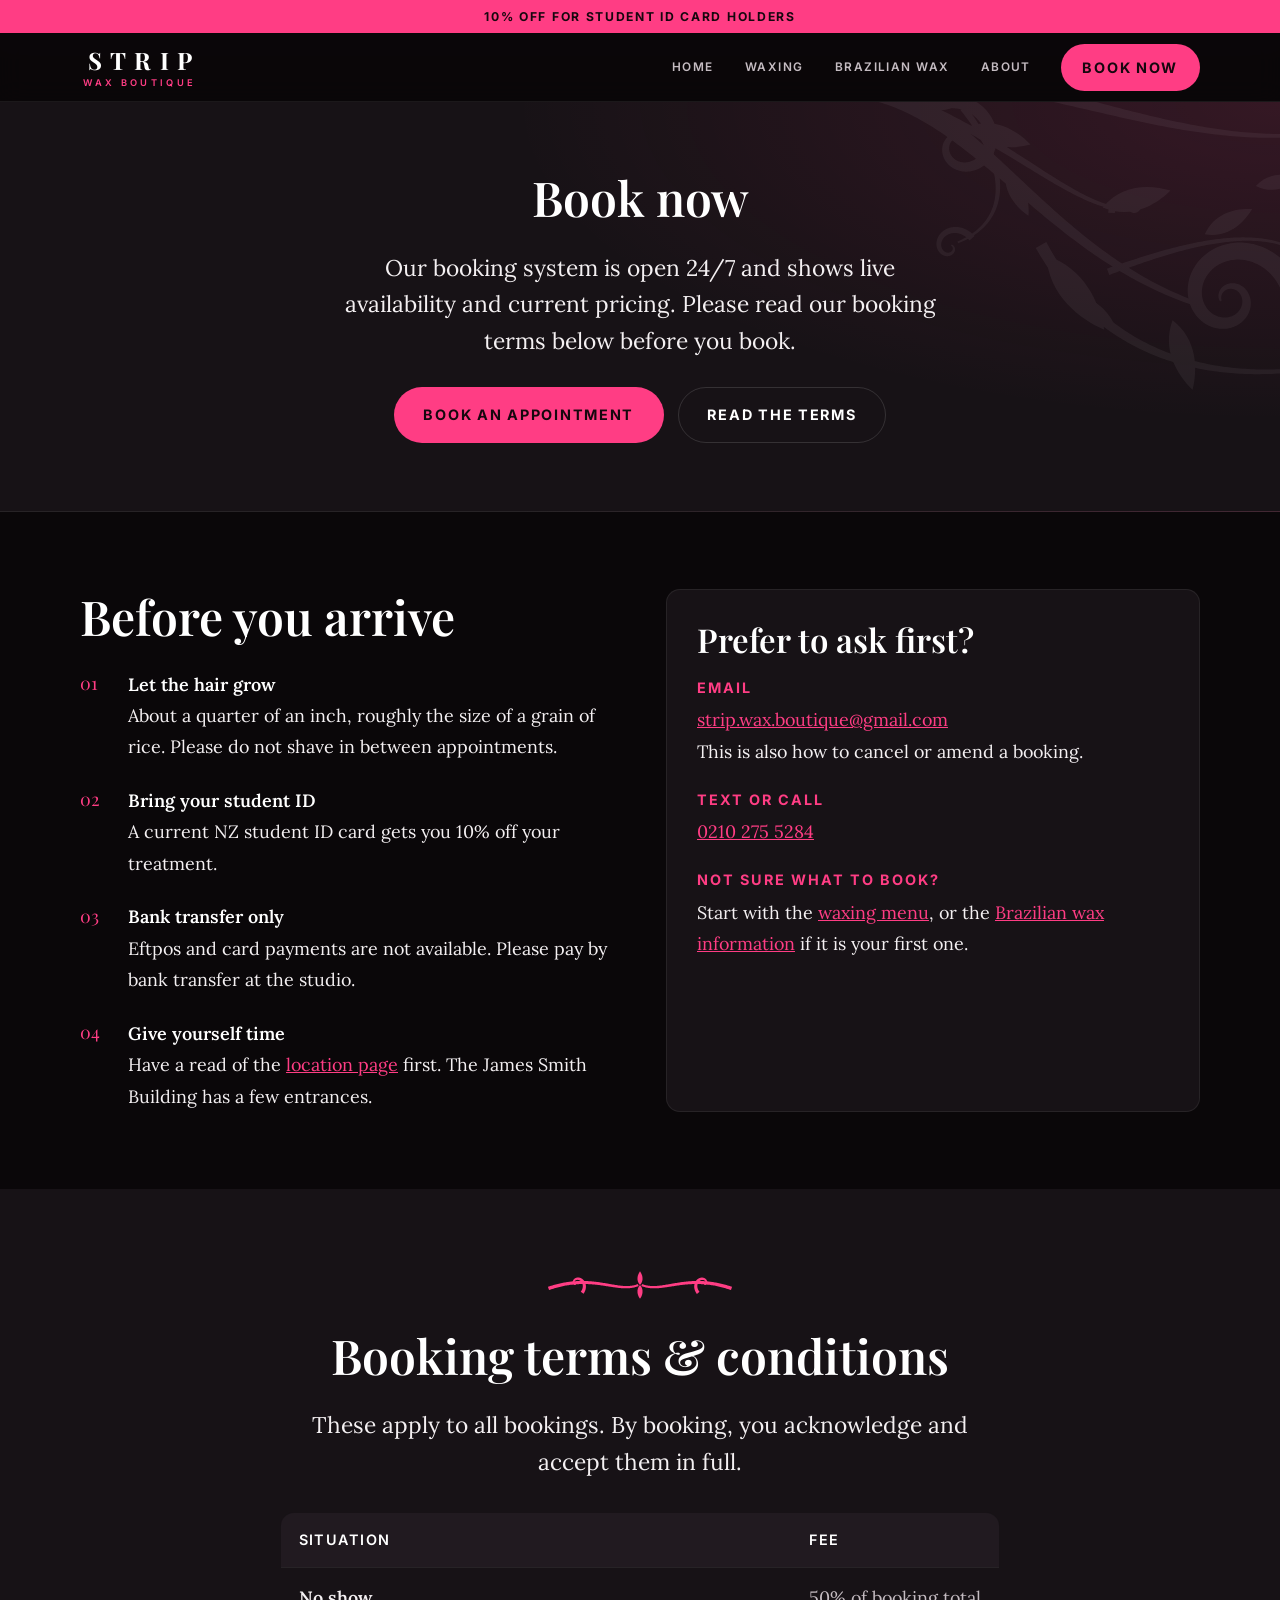
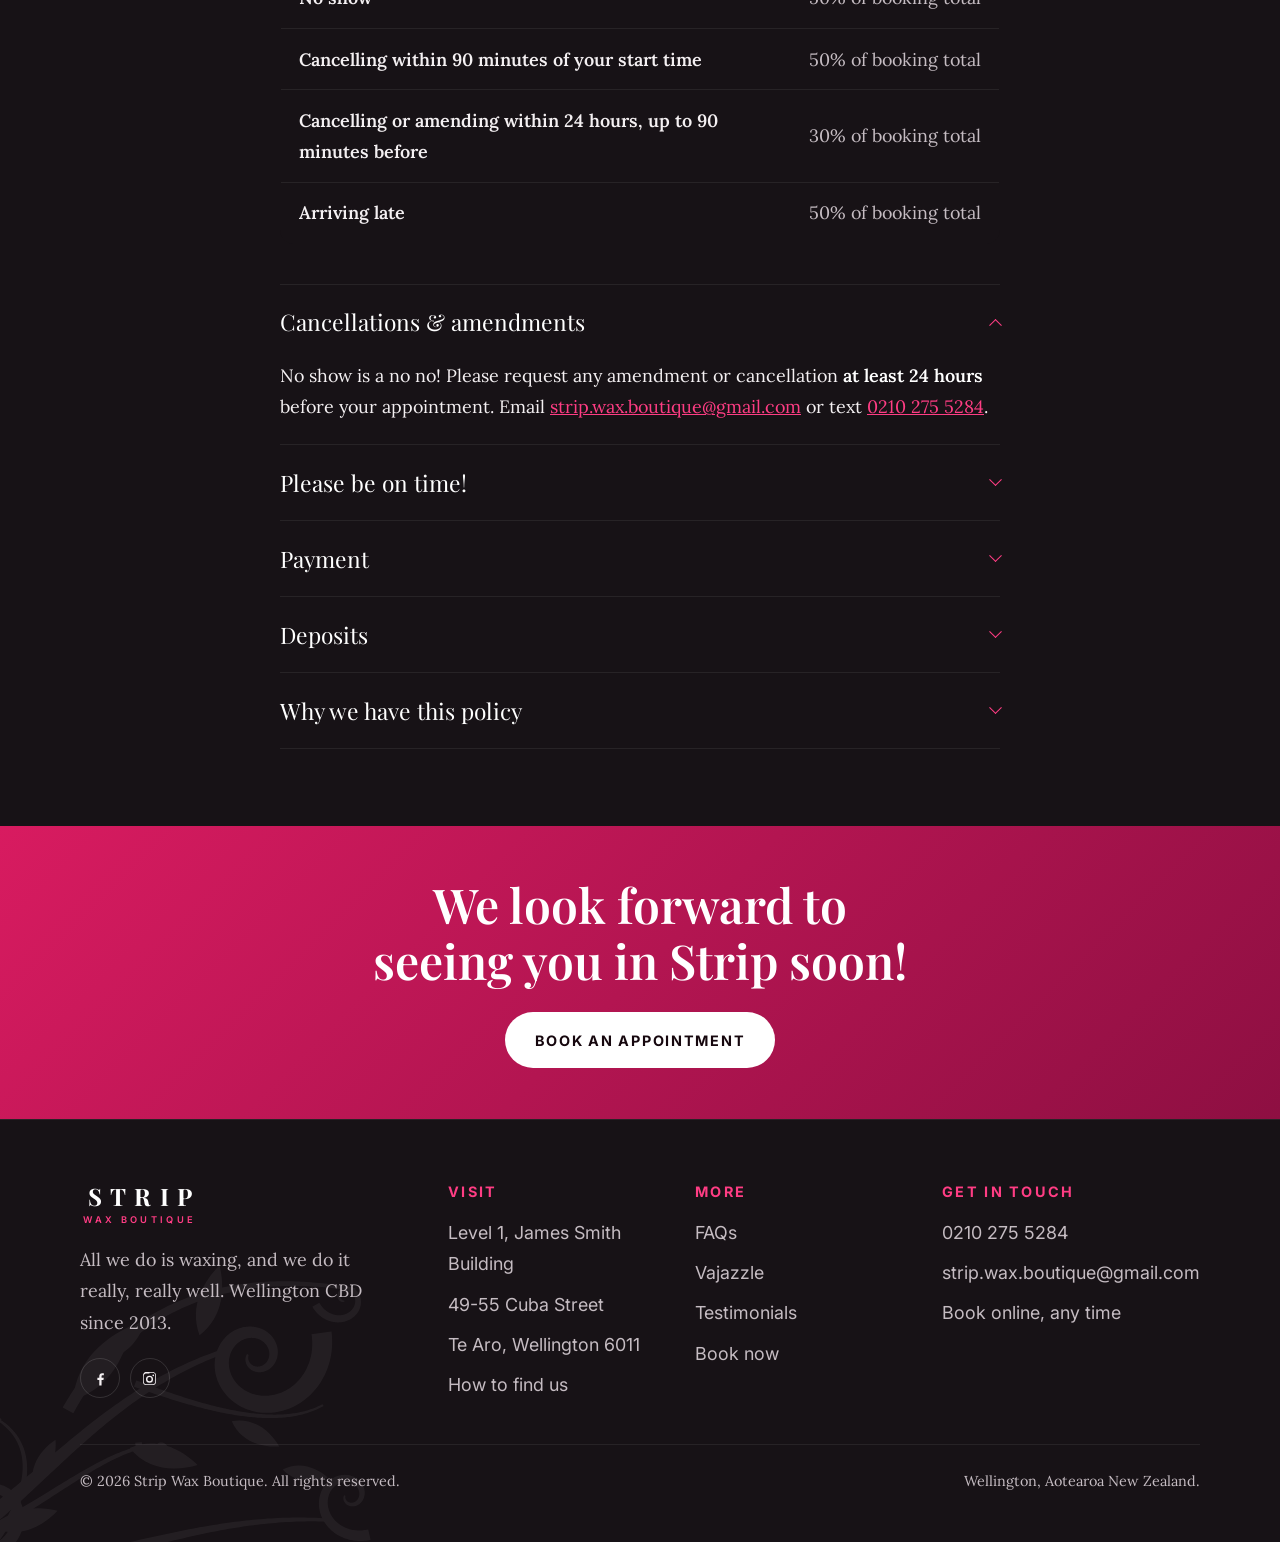
==== commit 235923dc: "Add review slider, restore the full content, warm up the type Four things.  Footer links. FAQs, Vaja" ====
--- a/book-now.html
+++ b/book-now.html
@@ -9,7 +9,7 @@
   <link rel="icon" href="assets/img/favicon.svg" type="image/svg+xml">
   <link rel="preconnect" href="https://fonts.googleapis.com">
   <link rel="preconnect" href="https://fonts.gstatic.com" crossorigin>
-  <link rel="stylesheet" href="https://fonts.googleapis.com/css2?family=Playfair+Display:ital,wght@0,500;0,600;0,700;1,500;1,600&family=Inter:wght@400;500;600;700&display=swap">
+  <link rel="stylesheet" href="https://fonts.googleapis.com/css2?family=Playfair+Display:ital,wght@0,500;0,600;0,700;1,500;1,600&family=Lora:ital,wght@0,400;0,600;1,400&family=Inter:wght@400;500;600;700&display=swap">
   <link rel="stylesheet" href="assets/css/site.css">
 </head>
 <body>
@@ -178,6 +178,16 @@
             <li>49-55 Cuba Street</li>
             <li>Te Aro, Wellington 6011</li>
             <li><a href="location-and-about-us.html">How to find us</a></li>
+          </ul>
+        </div>
+
+        <div>
+          <h2>More</h2>
+          <ul class="footer-list">
+            <li><a href="faqs.html">FAQs</a></li>
+            <li><a href="vajazzle.html">Vajazzle</a></li>
+            <li><a href="testimonials.html">Testimonials</a></li>
+            <li><a href="book-now.html">Book now</a></li>
           </ul>
         </div>
 
--- a/assets/css/site.css
+++ b/assets/css/site.css
@@ -12,8 +12,8 @@
   --line:      rgba(255, 255, 255, 0.13);
   --line-soft: rgba(255, 255, 255, 0.07);
 
-  --text:  #efeaed;
-  --muted: #aaa0a7;
+  --text:  #f4f0f2;
+  --muted: #c5bcc2;
   --white: #ffffff;
 
   --pink:      #ff3d84;
@@ -21,10 +21,11 @@
   --pink-wash: rgba(255, 61, 132, 0.12);
 
   --font-display: "Playfair Display", Georgia, "Times New Roman", serif;
-  --font-body:    "Inter", -apple-system, BlinkMacSystemFont, "Segoe UI", Helvetica, Arial, sans-serif;
+  --font-body:    "Lora", Georgia, "Times New Roman", serif;
+  --font-ui:      "Inter", -apple-system, BlinkMacSystemFont, "Segoe UI", Helvetica, Arial, sans-serif;
 
   --step--1: clamp(0.82rem, 0.79rem + 0.14vw, 0.9rem);
-  --step-0:  clamp(1rem, 0.97rem + 0.18vw, 1.08rem);
+  --step-0:  clamp(1.02rem, 0.98rem + 0.2vw, 1.12rem);
   --step-1:  clamp(1.18rem, 1.09rem + 0.45vw, 1.42rem);
   --step-2:  clamp(1.5rem, 1.3rem + 0.95vw, 2.1rem);
   --step-3:  clamp(1.95rem, 1.6rem + 1.9vw, 3rem);
@@ -57,7 +58,7 @@
   color: var(--text);
   font-family: var(--font-body);
   font-size: var(--step-0);
-  line-height: 1.68;
+  line-height: 1.75;
   -webkit-font-smoothing: antialiased;
 }
 body.is-locked { overflow: hidden; }
@@ -116,7 +117,7 @@
 .section--pink { background: linear-gradient(135deg, var(--pink-dim), #8e0f42); color: #fff; }
 .section--pink a:not(.btn) { color: #fff; }
 
-.lede { font-size: var(--step-1); line-height: 1.55; color: var(--muted); }
+.lede { font-size: var(--step-1); line-height: 1.6; color: var(--text); }
 .section--pink .lede { color: rgba(255, 255, 255, 0.92); }
 
 .center { text-align: center; }
@@ -160,6 +161,7 @@
 
 /* --- Buttons ------------------------------------------------------------ */
 .btn {
+  font-family: var(--font-ui);
   display: inline-flex;
   align-items: center;
   justify-content: center;
@@ -188,6 +190,7 @@
 /* --- Promo bar ---------------------------------------------------------- */
 .promo {
   margin: 0;
+  font-family: var(--font-ui);
   padding: 0.55rem var(--gutter);
   background: var(--pink);
   color: #16070e;
@@ -229,6 +232,7 @@
   text-indent: 0.34em;
 }
 .brand__sub {
+  font-family: var(--font-ui);
   margin-top: 0.4rem;
   font-size: 0.58rem;
   font-weight: 600;
@@ -241,6 +245,7 @@
 .nav { display: flex; align-items: center; gap: clamp(1rem, 2.2vw, 2rem); }
 .nav__list { display: flex; align-items: center; gap: clamp(1rem, 2.2vw, 2rem); list-style: none; margin: 0; padding: 0; }
 .nav__link {
+  font-family: var(--font-ui);
   position: relative;
   display: inline-block;
   padding: 0.45rem 0.1rem;
@@ -293,7 +298,7 @@
 .nav-toggle[aria-expanded="true"] .nav-toggle__bars span:nth-child(1) { transform: translateY(5px) rotate(45deg); }
 .nav-toggle[aria-expanded="true"] .nav-toggle__bars span:nth-child(2) { opacity: 0; }
 .nav-toggle[aria-expanded="true"] .nav-toggle__bars span:nth-child(3) { transform: translateY(-5px) rotate(-45deg); }
-.nav-toggle__label { font-size: 0.68rem; font-weight: 700; letter-spacing: 0.14em; text-transform: uppercase; }
+.nav-toggle__label { font-family: var(--font-ui); font-size: 0.68rem; font-weight: 700; letter-spacing: 0.14em; text-transform: uppercase; }
 
 @media (max-width: 820px) {
   .nav-toggle { display: inline-flex; }
@@ -342,6 +347,7 @@
   padding-bottom: env(safe-area-inset-bottom);
 }
 .action-bar a {
+  font-family: var(--font-ui);
   display: flex;
   flex-direction: column;
   align-items: center;
@@ -384,6 +390,7 @@
   margin: 2rem 0 0;
   padding: 1.35rem 0 0;
   border-top: 1px solid var(--line);
+  font-family: var(--font-ui);
   font-size: var(--step--1);
   letter-spacing: 0.1em;
   text-transform: uppercase;
@@ -415,14 +422,14 @@
   border-radius: var(--radius-lg);
 }
 .section--raised .card { background: var(--surface-2); }
-.card p { color: var(--muted); }
+
 
 /* --- Treatment lists ---------------------------------------------------- */
 .treatments { list-style: none; margin: 0; padding: 0; }
 .treatments li { padding: 1rem 0; border-bottom: 1px solid var(--line-soft); }
 .treatments li:last-child { border-bottom: 0; }
 .treatments b { display: block; color: var(--white); font-weight: 600; }
-.treatments span { display: block; margin-top: 0.15rem; font-size: var(--step--1); color: var(--muted); }
+.treatments span { display: block; margin-top: 0.2rem; color: var(--muted); }
 
 .group-title {
   margin: 0 0 0.25rem;
@@ -432,6 +439,7 @@
 }
 
 .note {
+  font-family: var(--font-ui);
   padding: 1.05rem 1.3rem;
   background: var(--pink-wash);
   border-left: 3px solid var(--pink);
@@ -453,6 +461,7 @@
 }
 .table th, .table td { padding: 0.9rem 1.1rem; text-align: left; border-bottom: 1px solid var(--line-soft); }
 .table thead th {
+  font-family: var(--font-ui);
   background: var(--surface-2);
   color: var(--white);
   font-size: var(--step--1);
@@ -491,7 +500,7 @@
   transition: transform 0.25s var(--ease);
 }
 .faq__item[open] summary::after { transform: rotate(-135deg) translate(-2px, -2px); }
-.faq__body { padding-bottom: 1.35rem; color: var(--muted); max-width: 72ch; }
+.faq__body { padding-bottom: 1.35rem; color: var(--text); max-width: 72ch; }
 .faq__body ul { margin: 0 0 1em; padding-left: 1.15rem; }
 .faq__body li { margin-bottom: 0.4rem; }
 .faq__body li::marker { color: var(--pink); }
@@ -505,7 +514,7 @@
   line-height: 1.45;
   color: var(--white);
 }
-.quote figcaption { font-size: var(--step--1); letter-spacing: 0.1em; text-transform: uppercase; color: var(--muted); }
+.quote figcaption { font-family: var(--font-ui); font-size: var(--step--1); letter-spacing: 0.1em; text-transform: uppercase; color: var(--muted); }
 
 .pull-quote {
   margin: 0;
@@ -519,7 +528,7 @@
 .pull-quote cite {
   display: block;
   margin-top: 0.9rem;
-  font-family: var(--font-body);
+  font-family: var(--font-ui);
   font-style: normal;
   font-size: var(--step--1);
   letter-spacing: 0.12em;
@@ -529,7 +538,7 @@
 
 /* --- Steps and info lists ----------------------------------------------- */
 .steps { counter-reset: step; list-style: none; margin: 0; padding: 0; }
-.steps li { counter-increment: step; position: relative; padding: 0 0 1.4rem 3rem; color: var(--muted); }
+.steps li { counter-increment: step; position: relative; padding: 0 0 1.4rem 3rem; color: var(--text); }
 .steps li:last-child { padding-bottom: 0; }
 .steps li::before {
   content: counter(step, decimal-leading-zero);
@@ -543,6 +552,7 @@
 .info-list { margin: 0; }
 .info-list div + div { margin-top: 1.25rem; }
 .info-list dt {
+  font-family: var(--font-ui);
   margin-bottom: 0.25rem;
   font-size: var(--step--1);
   font-weight: 700;
@@ -578,17 +588,17 @@
 }
 .site-footer__grid { position: relative; z-index: 1; display: grid; gap: clamp(1.75rem, 3.5vw, 3rem); }
 @media (min-width: 620px) { .site-footer__grid { grid-template-columns: repeat(2, 1fr); } }
-@media (min-width: 1000px) { .site-footer__grid { grid-template-columns: 1.5fr 1fr 1fr; } }
+@media (min-width: 1000px) { .site-footer__grid { grid-template-columns: 1.6fr 1fr 1fr 1.1fr; } }
 .site-footer h2 {
   margin-bottom: 1rem;
-  font-family: var(--font-body);
+  font-family: var(--font-ui);
   font-size: var(--step--1);
   font-weight: 700;
   letter-spacing: 0.16em;
   text-transform: uppercase;
   color: var(--pink);
 }
-.footer-list { list-style: none; margin: 0; padding: 0; color: var(--muted); }
+.footer-list { font-family: var(--font-ui); list-style: none; margin: 0; padding: 0; color: var(--muted); }
 .footer-list li + li { margin-top: 0.55rem; }
 .footer-list a { color: var(--muted); text-decoration: none; }
 .footer-list a:hover { color: var(--pink); }
@@ -619,3 +629,125 @@
   font-size: var(--step--1);
   color: var(--muted);
 }
+
+/* --- Testimonial slider -------------------------------------------------
+   A scroll-snap track, so without JavaScript it is still a swipeable,
+   readable row of quotes. JS adds the arrows, dots and autoplay. */
+.slider { position: relative; }
+.slider__track {
+  display: flex;
+  /* The tallest quote sets the track height, so centre the shorter ones
+     rather than leaving them stranded at the top. */
+  align-items: center;
+  min-height: 9.5rem;
+  gap: clamp(1rem, 3vw, 2rem);
+  overflow-x: auto;
+  scroll-snap-type: x mandatory;
+  scroll-behavior: smooth;
+  scrollbar-width: none;
+  padding-bottom: 0.5rem;
+}
+.slider__track::-webkit-scrollbar { display: none; }
+@media (prefers-reduced-motion: reduce) { .slider__track { scroll-behavior: auto; } }
+
+.slider__slide {
+  flex: 0 0 100%;
+  scroll-snap-align: center;
+  margin: 0;
+  text-align: center;
+}
+.slider__slide blockquote {
+  margin: 0 auto 1.1rem;
+  /* Wide enough that the longest review does not tower over the shortest. */
+  max-width: 32ch;
+  font-family: var(--font-display);
+  font-style: italic;
+  font-size: clamp(1.35rem, 1.15rem + 0.85vw, 1.9rem);
+  line-height: 1.36;
+  color: var(--white);
+}
+.slider__slide figcaption {
+  font-family: var(--font-ui);
+  font-size: var(--step--1);
+  font-weight: 600;
+  letter-spacing: 0.14em;
+  text-transform: uppercase;
+  color: var(--pink);
+}
+
+.slider__controls { display: none; }
+.slider.is-enhanced .slider__controls {
+  display: flex;
+  align-items: center;
+  justify-content: center;
+  gap: 1rem;
+  margin-top: clamp(1.5rem, 3vw, 2.25rem);
+}
+.slider__btn {
+  display: grid;
+  place-items: center;
+  width: 44px; height: 44px;
+  background: none;
+  border: 1px solid var(--line);
+  border-radius: 50%;
+  color: var(--text);
+  cursor: pointer;
+  transition: border-color 0.2s var(--ease), color 0.2s var(--ease);
+}
+.slider__btn:hover { border-color: var(--pink); color: var(--pink); }
+.slider__btn svg { width: 15px; height: 15px; fill: currentColor; }
+
+.slider__dots { display: flex; gap: 0.5rem; }
+.slider__dots button {
+  width: 8px; height: 8px;
+  padding: 0;
+  background: var(--line);
+  border: 0;
+  border-radius: 50%;
+  cursor: pointer;
+  transition: background-color 0.2s var(--ease), transform 0.2s var(--ease);
+}
+.slider__dots button:hover { background: var(--muted); }
+.slider__dots button[aria-current="true"] { background: var(--pink); transform: scale(1.4); }
+
+/* --- Review cards (testimonials page) ----------------------------------- */
+.review {
+  height: 100%;
+  margin: 0;
+  padding: clamp(1.35rem, 2.6vw, 1.9rem);
+  background: var(--surface);
+  border: 1px solid var(--line-soft);
+  border-radius: var(--radius-lg);
+}
+.section--raised .review { background: var(--surface-2); }
+.review blockquote {
+  margin: 0 0 1rem;
+  font-family: var(--font-display);
+  font-size: var(--step-1);
+  line-height: 1.45;
+  color: var(--white);
+}
+.review figcaption {
+  font-family: var(--font-ui);
+  font-size: var(--step--1);
+  letter-spacing: 0.1em;
+  text-transform: uppercase;
+  color: var(--muted);
+}
+
+/* --- Press mentions ----------------------------------------------------- */
+.press { display: grid; gap: 1rem; }
+@media (min-width: 760px) { .press { grid-template-columns: repeat(3, 1fr); } }
+.press > * {
+  display: block;
+  padding: 1.35rem;
+  background: var(--surface);
+  border: 1px solid var(--line-soft);
+  border-radius: var(--radius-lg);
+  text-decoration: none;
+  color: var(--text);
+  transition: border-color 0.2s var(--ease);
+}
+.press a:hover { border-color: var(--pink); color: var(--text); }
+.press b { display: block; margin-bottom: 0.3rem; font-family: var(--font-display); font-size: var(--step-1); color: var(--white); }
+.press span { color: var(--text); }
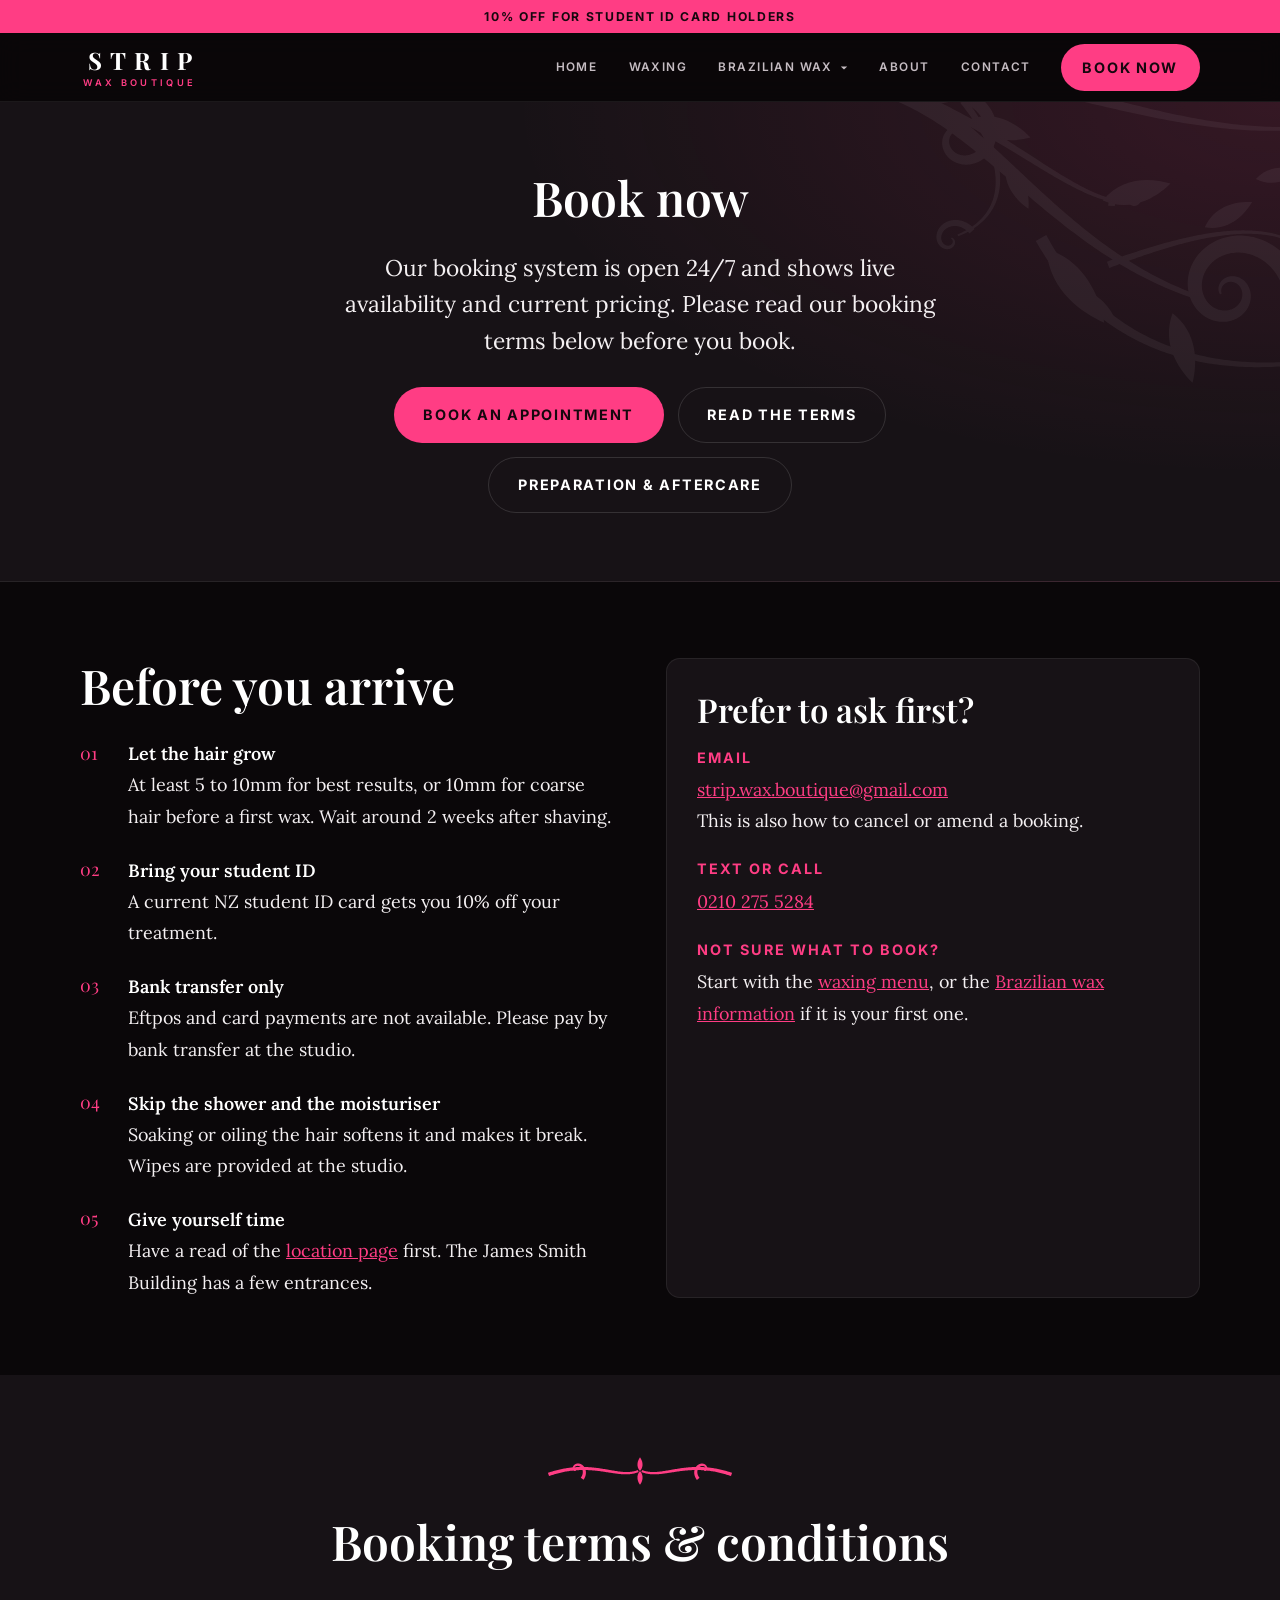
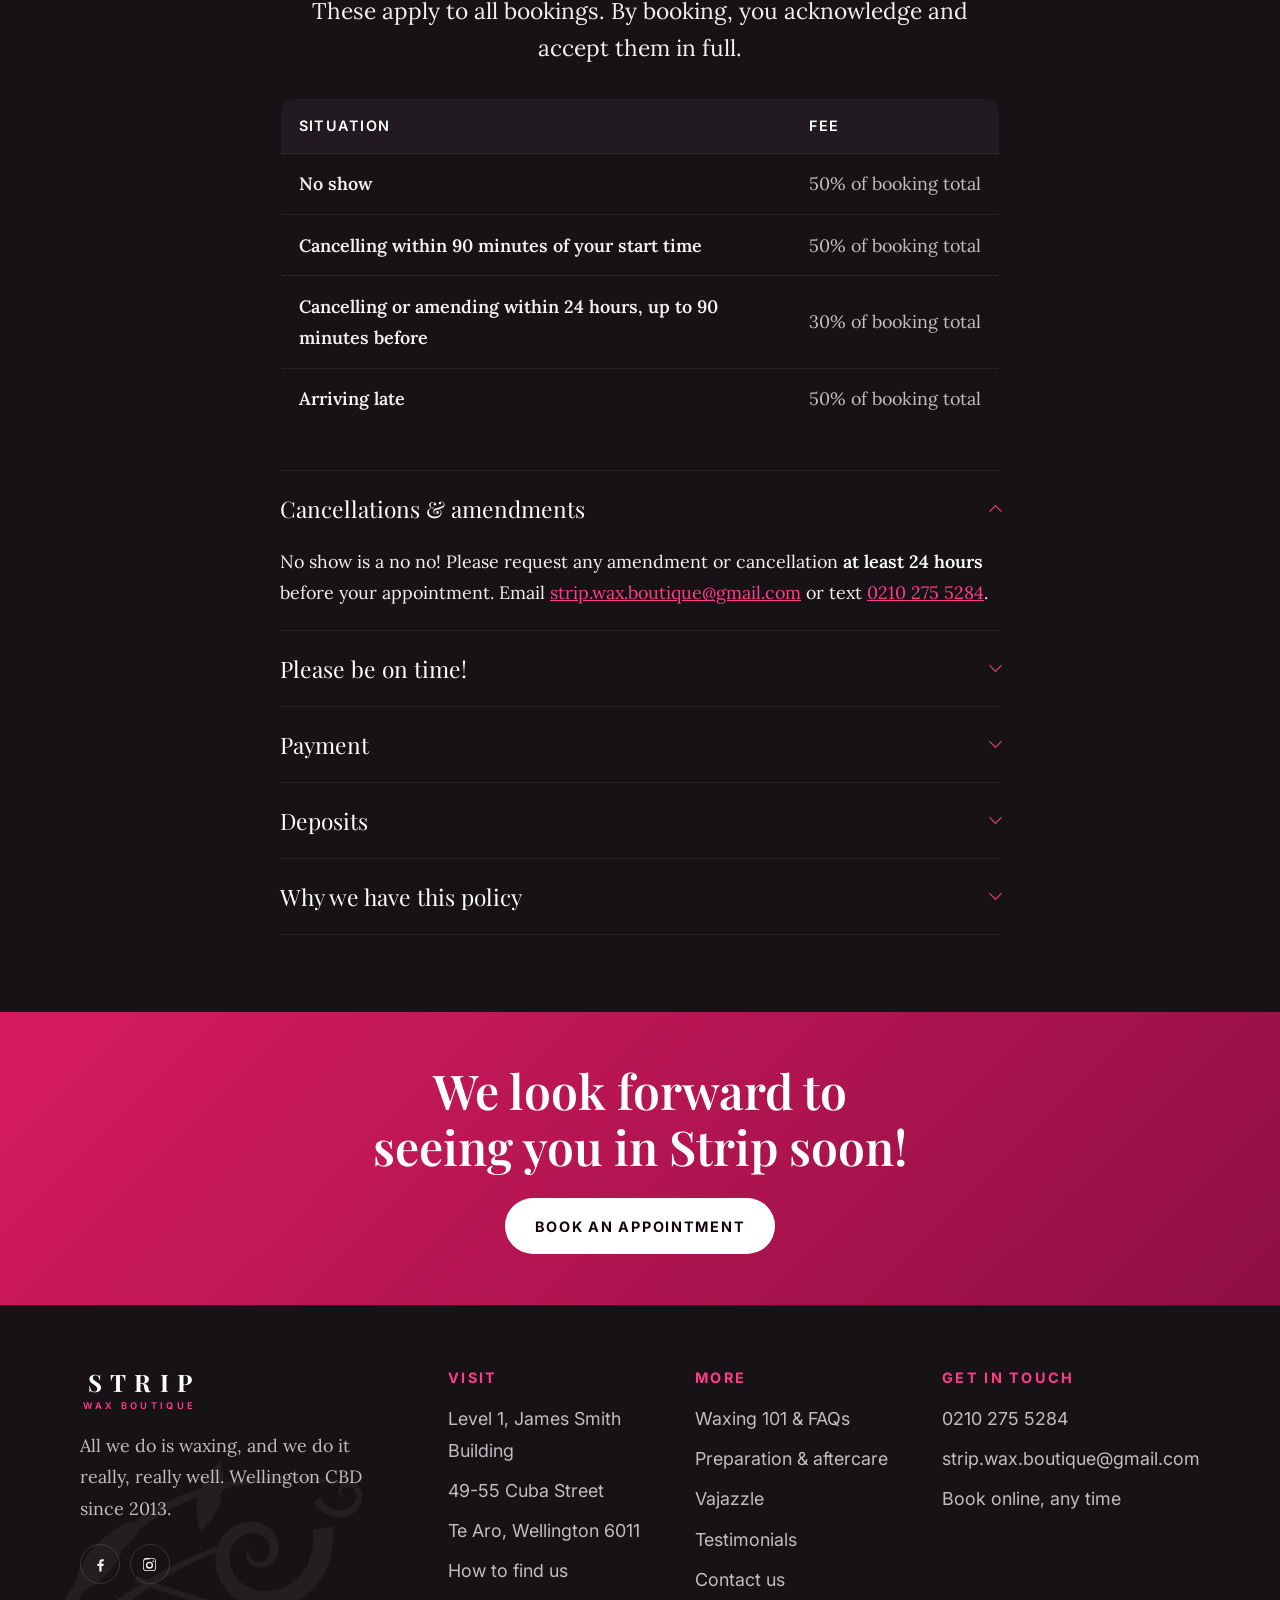
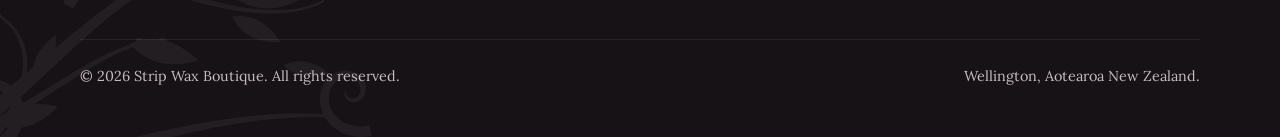
==== commit eea3f6d0: "Use the real FAQ text, add a nav dropdown and a contact page The salon's actual Waxing 101 copy repl" ====
--- a/book-now.html
+++ b/book-now.html
@@ -31,10 +31,19 @@
 
       <nav class="nav" id="primary-nav" aria-label="Primary">
         <ul class="nav__list">
-            <li><a class="nav__link" href="index.html">Home</a></li>
-            <li><a class="nav__link" href="waxing-menu.html">Waxing</a></li>
-            <li><a class="nav__link" href="brazilian-wax-information.html">Brazilian Wax</a></li>
-            <li><a class="nav__link" href="location-and-about-us.html">About</a></li>
+            <li class="nav__item"><a class="nav__link" href="index.html">Home</a></li>
+            <li class="nav__item"><a class="nav__link" href="waxing-menu.html">Waxing</a></li>
+            <li class="nav__item nav__item--sub">
+              <a class="nav__link" href="brazilian-wax-information.html">Brazilian Wax<svg class="caret" viewBox="0 0 10 10" aria-hidden="true"><path d="M1 3l4 4 4-4z"/></svg></a>
+              <ul class="nav__sub">
+                <li><a href="brazilian-wax-information.html">Brazilian wax information</a></li>
+                <li><a href="faqs.html#care">Preparation &amp; aftercare</a></li>
+                <li><a href="faqs.html">Waxing 101 &amp; FAQs</a></li>
+                <li><a href="vajazzle.html">Vajazzle</a></li>
+              </ul>
+            </li>
+            <li class="nav__item"><a class="nav__link" href="location-and-about-us.html">About</a></li>
+            <li class="nav__item"><a class="nav__link" href="contact.html">Contact</a></li>
         </ul>
         <a class="btn btn--primary btn--sm" href="book-now.html" aria-current="page">Book now</a>
       </nav>
@@ -50,6 +59,7 @@
         <div class="btn-row" style="margin-top:1.75rem">
           <a class="btn btn--primary" href="https://bookings.gettimely.com/StripCuba/bb/book" rel="noopener">Book an appointment</a>
           <a class="btn btn--ghost" href="#terms">Read the terms</a>
+          <a class="btn btn--ghost" href="faqs.html#care">Preparation &amp; aftercare</a>
         </div>
       </div>
     </section>
@@ -59,9 +69,10 @@
         <div>
           <h2>Before you arrive</h2>
           <ol class="steps" style="margin-top:1.5rem">
-            <li><b>Let the hair grow</b>About a quarter of an inch, roughly the size of a grain of rice. Please do not shave in between appointments.</li>
+            <li><b>Let the hair grow</b>At least 5 to 10mm for best results, or 10mm for coarse hair before a first wax. Wait around 2 weeks after shaving.</li>
             <li><b>Bring your student ID</b>A current NZ student ID card gets you 10% off your treatment.</li>
             <li><b>Bank transfer only</b>Eftpos and card payments are not available. Please pay by bank transfer at the studio.</li>
+            <li><b>Skip the shower and the moisturiser</b>Soaking or oiling the hair softens it and makes it break. Wipes are provided at the studio.</li>
             <li><b>Give yourself time</b>Have a read of the <a href="location-and-about-us.html">location page</a> first. The James Smith Building has a few entrances.</li>
           </ol>
         </div>
@@ -184,10 +195,11 @@
         <div>
           <h2>More</h2>
           <ul class="footer-list">
-            <li><a href="faqs.html">FAQs</a></li>
+            <li><a href="faqs.html">Waxing 101 &amp; FAQs</a></li>
+            <li><a href="faqs.html#care">Preparation &amp; aftercare</a></li>
             <li><a href="vajazzle.html">Vajazzle</a></li>
             <li><a href="testimonials.html">Testimonials</a></li>
-            <li><a href="book-now.html">Book now</a></li>
+            <li><a href="contact.html">Contact us</a></li>
           </ul>
         </div>
 
--- a/assets/css/site.css
+++ b/assets/css/site.css
@@ -639,7 +639,7 @@
   /* The tallest quote sets the track height, so centre the shorter ones
      rather than leaving them stranded at the top. */
   align-items: center;
-  min-height: 9.5rem;
+  min-height: 6.5rem;
   gap: clamp(1rem, 3vw, 2rem);
   overflow-x: auto;
   scroll-snap-type: x mandatory;
@@ -657,13 +657,13 @@
   text-align: center;
 }
 .slider__slide blockquote {
-  margin: 0 auto 1.1rem;
+  margin: 0 auto 0.85rem;
   /* Wide enough that the longest review does not tower over the shortest. */
-  max-width: 32ch;
+  max-width: 46ch;
   font-family: var(--font-display);
   font-style: italic;
-  font-size: clamp(1.35rem, 1.15rem + 0.85vw, 1.9rem);
-  line-height: 1.36;
+  font-size: clamp(1.2rem, 1.08rem + 0.5vw, 1.5rem);
+  line-height: 1.4;
   color: var(--white);
 }
 .slider__slide figcaption {
@@ -680,13 +680,13 @@
   display: flex;
   align-items: center;
   justify-content: center;
-  gap: 1rem;
-  margin-top: clamp(1.5rem, 3vw, 2.25rem);
+  gap: 0.9rem;
+  margin-top: 1.1rem;
 }
 .slider__btn {
   display: grid;
   place-items: center;
-  width: 44px; height: 44px;
+  width: 38px; height: 38px;
   background: none;
   border: 1px solid var(--line);
   border-radius: 50%;
@@ -751,3 +751,99 @@
 .press a:hover { border-color: var(--pink); color: var(--text); }
 .press b { display: block; margin-bottom: 0.3rem; font-family: var(--font-display); font-size: var(--step-1); color: var(--white); }
 .press span { color: var(--text); }
+
+/* --- Nav submenu --------------------------------------------------------
+   Hover and focus-within only, so it needs no JavaScript. On mobile the
+   submenu is simply an indented part of the list. */
+.nav__item { position: relative; }
+.nav__link .caret { display: inline-block; width: 8px; height: 8px; margin-left: 0.45rem; fill: currentColor; vertical-align: middle; }
+
+.nav__sub {
+  position: absolute;
+  top: calc(100% + 0.7rem);
+  left: -1rem;
+  z-index: 5;
+  min-width: 240px;
+  margin: 0;
+  padding: 0.45rem 0;
+  list-style: none;
+  background: var(--surface-2);
+  border: 1px solid var(--line);
+  border-radius: var(--radius);
+  box-shadow: 0 18px 40px -18px rgba(0, 0, 0, 0.9);
+  opacity: 0;
+  visibility: hidden;
+  transform: translateY(-5px);
+  transition: opacity 0.2s var(--ease), transform 0.2s var(--ease), visibility 0.2s;
+}
+/* Bridges the gap so the pointer can travel from link to menu. */
+.nav__item--sub::after {
+  content: "";
+  position: absolute;
+  top: 100%; left: 0; right: 0;
+  height: 0.8rem;
+}
+.nav__item:hover > .nav__sub,
+.nav__item:focus-within > .nav__sub { opacity: 1; visibility: visible; transform: none; }
+
+.nav__sub li + li { border-top: 1px solid var(--line-soft); }
+.nav__sub a {
+  display: block;
+  padding: 0.7rem 1.1rem;
+  font-family: var(--font-ui);
+  font-size: 0.78rem;
+  font-weight: 500;
+  letter-spacing: 0.04em;
+  text-decoration: none;
+  color: var(--text);
+  white-space: nowrap;
+}
+.nav__sub a:hover { color: var(--pink); background: var(--pink-wash); }
+
+@media (max-width: 820px) {
+  .nav__link .caret { display: none; }
+  .nav__sub {
+    position: static;
+    min-width: 0;
+    padding: 0 0 0.75rem 1.1rem;
+    background: none;
+    border: 0;
+    box-shadow: none;
+    opacity: 1;
+    visibility: visible;
+    transform: none;
+  }
+  .nav__item--sub::after { display: none; }
+  .nav__sub li + li { border-top: 0; }
+  .nav__sub a { padding: 0.5rem 0; font-size: var(--step--1); color: var(--muted); }
+}
+
+/* --- Contact form ------------------------------------------------------- */
+.form { max-width: 34rem; }
+.field { margin-bottom: 1.15rem; }
+.field label {
+  display: block;
+  margin-bottom: 0.4rem;
+  font-family: var(--font-ui);
+  font-size: var(--step--1);
+  font-weight: 600;
+  letter-spacing: 0.1em;
+  text-transform: uppercase;
+  color: var(--pink);
+}
+.field input, .field select, .field textarea {
+  width: 100%;
+  padding: 0.75rem 0.9rem;
+  font: inherit;
+  color: var(--text);
+  background: var(--surface);
+  border: 1px solid var(--line);
+  border-radius: var(--radius);
+}
+.section--raised .field input,
+.section--raised .field select,
+.section--raised .field textarea { background: var(--surface-2); }
+.field textarea { resize: vertical; }
+.field input:hover, .field select:hover, .field textarea:hover { border-color: var(--muted); }
+.field input:focus, .field select:focus, .field textarea:focus { border-color: var(--pink); outline-offset: 1px; }
+.form__note { margin-top: 0.9rem; font-family: var(--font-ui); font-size: var(--step--1); color: var(--muted); }
